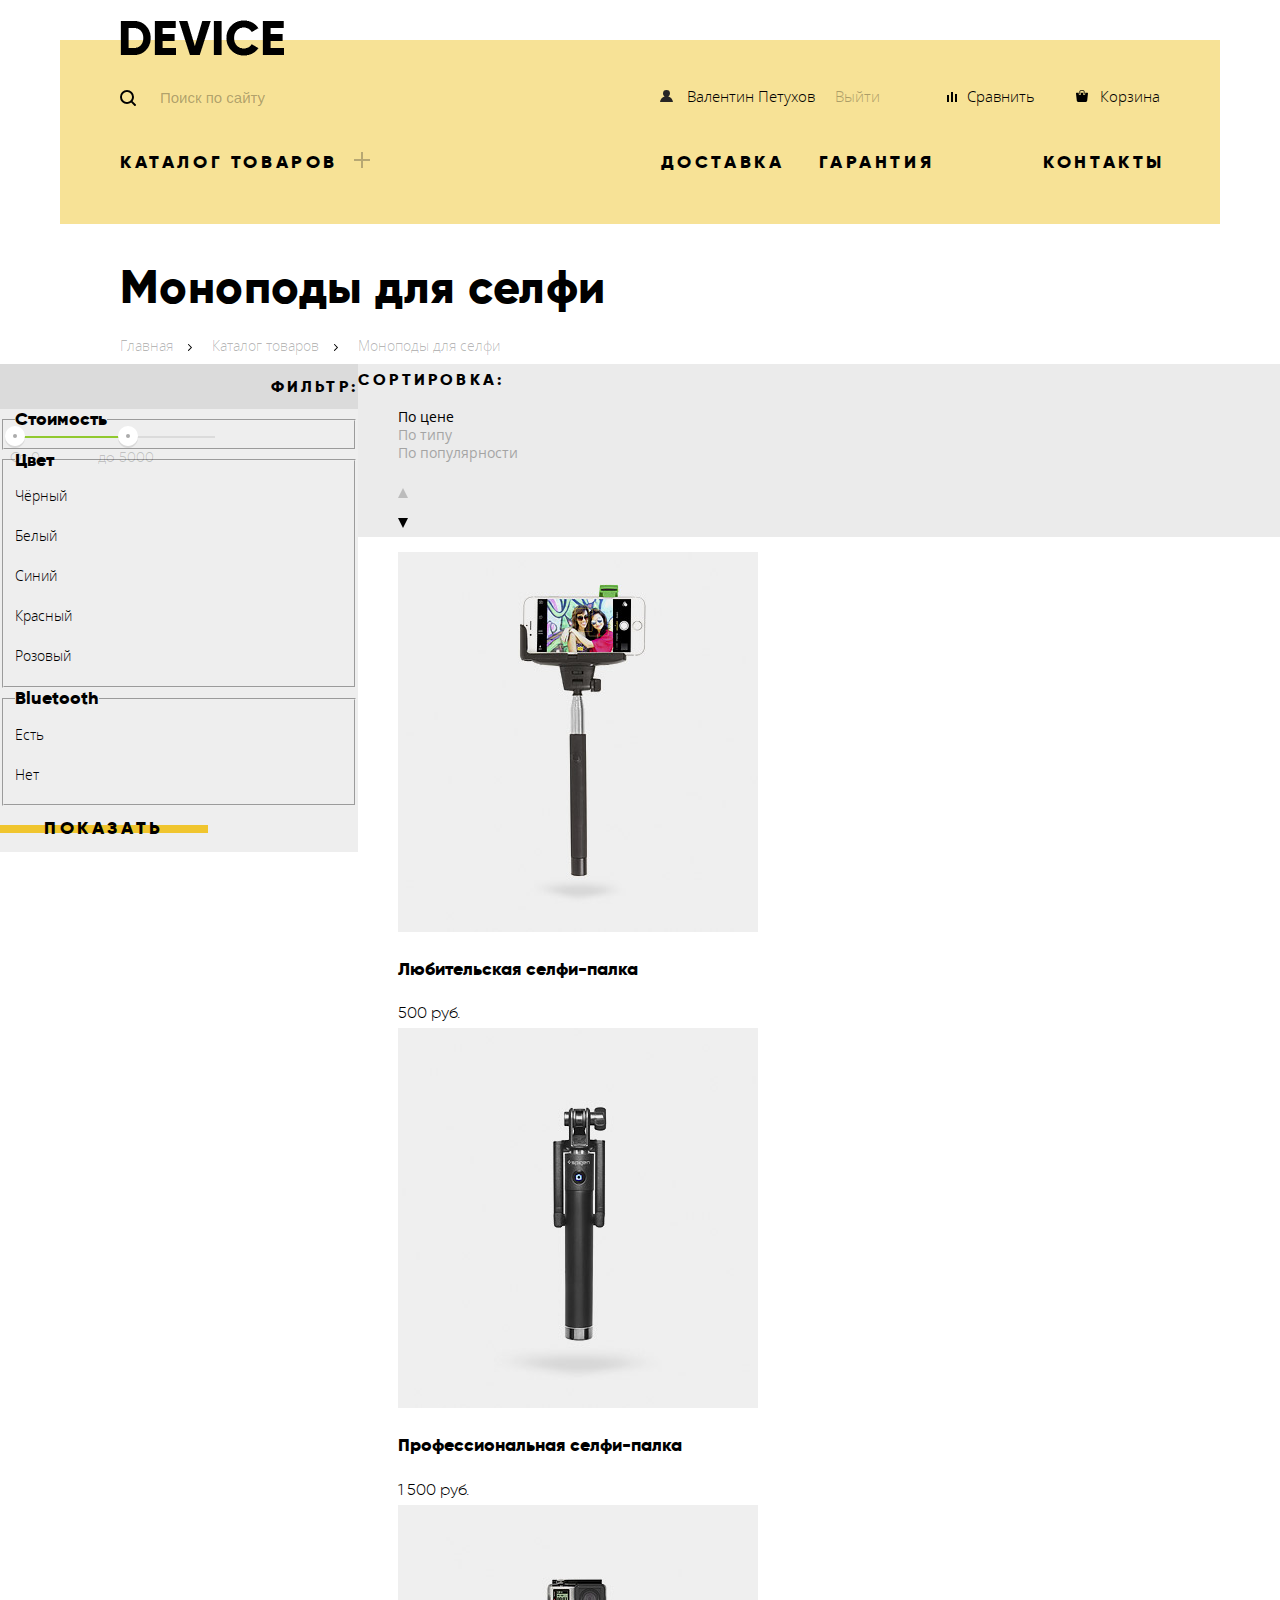
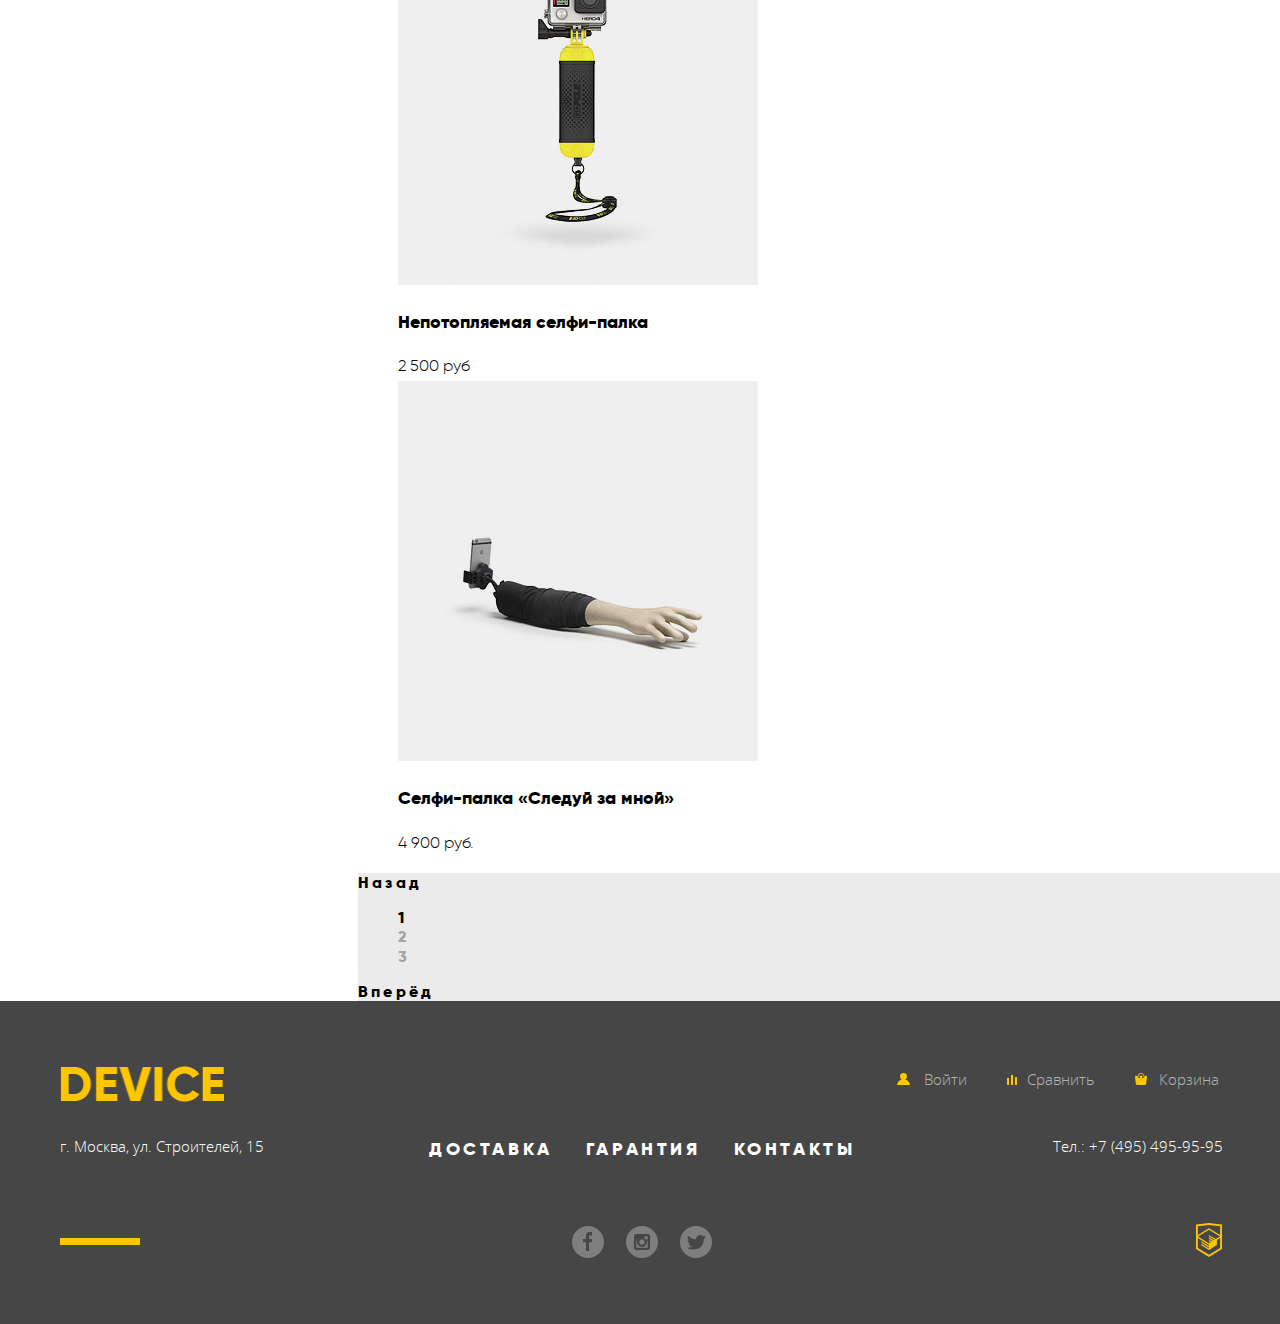
==== catalog.html @ 80e4d49c "Футер и модальные окна" ====
<!DOCTYPE html>
<html lang="ru">
	<head>
		<meta charset="utf-8">
		<title>Моноподы для селфи</title>
		<link href="https://fonts.googleapis.com/css?family=Open+Sans:300,400&amp;subset=cyrillic" rel="stylesheet">
		<link rel="stylesheet" href="css/normalize.css">
		<link rel="stylesheet" href="css/style.css">
	</head>

	<body>
		<div class="wrapper">
			<header class="main-header inner-page-header">
				<a class="logo" href="index.html">
					<img class="header-logo" src="img/main-logo.png" alt="Логотип магазина Device" width="164" height="36">
				</a>

				<div class="header-navigation">
					<div class="header-upper-part">
						<form class="site-searching-form">
							<label class="visually-hidden" for="site-searching-field">Поиск по сайту</label>
							<input class="site-searching-field" id="site-searching-field" type="search" name="site-searching" placeholder="Поиск по сайту">	

							<button class="site-searching-btn">
								Найти
							</button>			
						</form>

						<ul class="header-user-navigation">
							<li><a class="user-profile" href="#">Валентин Петухов</a></li>
							<li><a class="log-out" href="#">Выйти</a></li>
							<li><a class="compare" href="#">Сравнить</a></li>
							<li><a class="basket" href="#">Корзина</a></li>
						</ul>
					</div>

					<nav class="header-lower-part">
						<ul class="header-menu">
							<li>
								<a class="catalog-btn header-menu-item" href="catalog.html">Каталог товаров</a>

								<div class="header-menu-dropdown">
									<ul>
										<li><a href="#">Виртуальная реальность</a></li>
										<li><a href="catalog.html">Моноподы для селфи</a></li>
										<li><a href="#">Экшн-камеры</a></li>
									</ul>

									<ul>
										<li><a href="#">Фитнес-браслеты</a></li>
										<li><a href="#">Умные часы</a></li>
									</ul>

									<ul>
										<li><a href="#">Квадрокоптеры</a></li>
									</ul>
								</div>
							</li>
							<li class="header-menu-item"><a href="#">Доставка</a></li>
							<li class="header-menu-item"><a href="#">Гарантия</a></li>
							<li class="header-menu-item"><a href="#">Контакты</a></li>
						</ul>
					</nav>					
				</div>
			</header>		
		</div>

		<main>
			<div class="heading-wrapper">
				<h1 class="page-title">Моноподы для селфи</h1>

				<ul class="breadcrumbs">
					<li><a href="index.html">Главная</a></li>
					<li><a href="#">Каталог товаров</a></li>
					<li class="breadcrumbs-current">Моноподы для селфи</li>
				</ul>
			</div>

			<div class="catalog-wrapper">
				<aside class="filters">
					<div class="filters-heading-wrapper">
						<h2 class="catalog-section-name">Фильтр:</h2>				
					</div>

					<form class="filters-form" action="#" method="get">
						<fieldset>
							<legend>Стоимость</legend>

							<div class="range">
								<div class="green-stripe"></div>
								<div class="range-button range-a"></div>
								<div class="range-button range-b"></div>
							</div>
						</fieldset>

						<fieldset>
							<legend>Цвет</legend>

							<ul>
								<li>
									<input class="visually-hidden filter-input filter-input-checkbox" id="checkbox-color-black" type="checkbox" name="black" checked>
									<label for="checkbox-color-black">Чёрный</label>
								</li>

								<li>
									<input class="visually-hidden filter-input filter-input-checkbox" id="checkbox-color-white" type="checkbox" name="white" checked>
									<label for="checkbox-color-white">Белый</label>
								</li>

								<li>
									<input class="visually-hidden filter-input filter-input-checkbox" id="checkbox-color-blue" type="checkbox" name="blue">
									<label for="checkbox-color-blue">Синий</label>
								</li>

								<li>
									<input class="visually-hidden filter-input filter-input-checkbox" id="checkbox-color-red" type="checkbox" name="red" checked>
									<label for="checkbox-color-red">Красный</label>
								</li>

								<li>
									<input class="visually-hidden filter-input filter-input-checkbox" id="checkbox-color-pink" type="checkbox" name="pink">
									<label for="checkbox-color-pink">Розовый</label>
								</li>
							</ul>
						</fieldset>

						<fieldset>
							<legend>Bluetooth</legend>

							<ul>
								<li>
									<input class="visually-hidden filter-input filter-input-radio" id="radio-bluetooth-yes" type="radio" name="bluetooth" value="yes" checked>
									<label for="radio-bluetooth-yes">Есть</label>
								</li>

								<li>
									<input class="visually-hidden filter-input id="radio-bluetooth-no" filter-input-radio" type="radio" name="bluetooth" value="no">
									<label for="radio-bluetooth-no">Нет</label>
								</li>
							</ul>
						</fieldset>

						<button class="btn filter-btn"><span>Показать</span></button>
					</form>
				</aside>

				<section class="goods">
					<h2 class="visually-hidden">Товары</h2>

					<div class="goods-sorting">
						<span class="catalog-section-name">Сортировка:</span>

						<form action="#" method="get">
							<ul class="word-sorter-list">
								<li class="word-sorter-item">
									<input class="visually-hidden" id="filter-price" type="radio" name="word-sorter" value="filter-price" checked>
									<label for="filter-price">По цене</label>
								</li>

								<li class="word-sorter-item">
									<input class="visually-hidden" id="filter-type" type="radio" name="word-sorter" value="filter-type">
									<label for="filter-type">По типу</label>
								</li>

								<li class="word-sorter-item">
									<input class="visually-hidden" id="filter-fame" type="radio" name="word-sorter" value="filter-fame">
									<label for="filter-fame">По популярности</label>
								</li>
							</ul>

							<ul class="triangle-sorter-list">
								<li class="triangle-sorter-item">
									<input class="visually-hidden" id="order-up" type="radio" name="triangle-sorter" value="up">
									<label class="sorting-triangle" for="order-up"><span class="visually-hidden">По возрастанию</span></label>
								</li>

								<li class="triangle-sorter-item">
									<input class="visually-hidden" id="order-down" type="radio" name="triangle-sorter" value="down" checked>
									<label class="sorting-triangle" for="order-down"><span class="visually-hidden">По убыванию</span></label>
								</li>
							</ul>
						</form>
					</div>

					<ul class="goods-list">
						<li>
							<article class="goods-item">
								<div class="goods-img">
									<img src="img/item-1.jpg" alt="Любительская селфи-палка" width="360" height="380">

									<div class="hovered-item">
										<button class="btn" type="button">
											<span>В корзину</span>
										</button>

										<button class="add-to-compare" type="button">
											Добавить к сравнению
										</button>
									</div>
								</div>

								<div class="goods-info">
									<h3 class="goods-title">
										<a href="#">Любительская селфи-палка</a>
									</h3>

									<span class="goods-price">
										500 руб.
									</span>
								</div>
							</article>
						</li>

						<li>
							<article class="goods-item">
								<div class="goods-img">
									<img src="img/item-2.jpg" alt="Профессиональная селфи-палка" width="360" height="380">

									<div class="hovered-item">
										<button class="btn" type="button">
											<span>В корзину</span>
										</button>

										<button class="add-to-compare" type="button">
											Добавить к сравнению
										</button>
									</div>
								</div>

								<div class="goods-info">
									<h3 class="goods-title">
										<a href="#">Профессиональная селфи-палка</a>
									</h3>

									<span class="goods-price">
										1 500 руб.
									</span>
								</div>
							</article>
						</li>

						<li>
							<article class="goods-item">
								<div class="goods-img">
									<img src="img/item-3.jpg" alt="Непотопляемая селфи-палка" width="360" height="380">

									<div class="hovered-item">
										<button class="btn add-to-basket" type="button">
											<span>В корзину</span>
										</button>

										<button class="add-to-compare" type="button">
											Добавить к сравнению
										</button>
									</div>
								</div>

								<div class="goods-info">
									<h3 class="goods-title">
										<a href="#">Непотопляемая селфи-палка</a>
									</h3>

									<span class="goods-price">
										2 500 руб
									</span>
								</div>
							</article>
						</li>

						<li>
							<article class="goods-item">
								<div class="goods-img">
									<img src="img/item-4.jpg" alt="Селфи-палка &#171;Следуй за мной&#187;" width="360" height="380">

									<div class="hovered-item">
										<button class="btn" type="button">
											<span>В корзину</span>
										</button>

										<button class="add-to-compare" type="button">
											Добавить к сравнению
										</button>
									</div>
								</div>

								<div class="goods-info">
									<h3 class="goods-title">
										<a href="#">Селфи-палка &#171;Следуй за мной&#187;</a>
									</h3>

									<span class="goods-price">
										4 900 руб.
									</span>
								</div>
							</article>
						</li>
					</ul>

					<div class="goods-navigation">
						<a class="prev-page" href="#">Назад</a>

						<ul class="pagination-list">
							<li class="pagination-item pagination-item-current">1</li>

							<li class="pagination-item">2</li>

							<li class="pagination-item">3</li>
						</ul>

						<a class="next-page" href="#">Вперёд</a>
					</div>					
				</section>
			</div>
		</main>			

		<footer class="main-footer">
			<div class="wrapper">
				<div class="main-footer-wrapper">
					<div class="footer-item">
						<img class="footer-logo" src="img/footer-logo.png" alt="Логотип магазина Device" width="164" height="36">

						<address class="footer-address">г. Москва, ул. Строителей, 15</address>
					</div>

					<div class="footer-item">
						<ul class="footer-services-list">
							<li class="footer-services-item">
								<a href="#">Доставка</a>
							</li>

							<li class="footer-services-item">
								<a href="#">Гарантия</a>
							</li>

							<li class="footer-services-item">
								<a href="#">Контакты</a>
							</li>
						</ul>

						<ul class="social-icons-list">
							<li class="social-icons-item">
								<a class="social-icon fb-icon" href="#"><span class="visually-hidden">facebook</span></a>								
							</li>

							<li class="social-icons-item">
								<a class="social-icon inst-icon" href="#"><span class="visually-hidden">Instagram</span></a>
							</li>

							<li class="social-icons-item">
								<a class="social-icon tw-icon" href="#"><span class="visually-hidden">Twitter</span></a>
							</li>
						</ul>		
					</div>

					<div class="footer-item">
						<ul class="footer-user-navigation">
							<li><a class="log-in-footer" href="#">Войти</a></li>
							<li><a class="compare-footer" href="#">Сравнить</a></li>
							<li><a class="basket-footer" href="#">Корзина</a></li>
						</ul>

						<div class="footer-phone-number">
							Тел.: <a href="tel:+74954959595">+7 (495) 495-95-95</a>
						</div>

						<div class="academy-logo-container">
							<a class="academy-logo" href="https://htmlacademy.ru/intensive/htmlcss" target="_blank"><img src="img/logo-html.svg" alt="Логотип &#34;HTML Academy&#34;"></a>
						</div>
					</div>
				</div>					
			</div>
		</footer>
	</body>
</html>
---- css/style.css ----
@font-face {
	font-family: Gilroy;
	font-style: normal;
	font-weight: 800;
	src: local("Gilroy"),
		 url(../fonts/gilroyextrabold.woff) format("woff"),
		 url(../fonts/gilroyextrabold.woff2) format("woff2");
}

@font-face {
	font-family: Gilroy;
	font-style: normal;
	font-weight: 100;
	src: local("Gilroy"),
		 url(../fonts/gilroylight.woff) format("woff"),
		 url(../fonts/gilroylight.woff2) format("woff2");
}

/*Подключил, пока на море, из за плохого интернета*/

@font-face {
	font-family: "Open Sans";
	font-style: normal;
	font-weight: 100;
	src: local("Open Sans"),
		 url(../fonts/opensanslight.woff) format("woff"),
		 url(../fonts/opensanslight.woff2) format("woff2");
}

@font-face {
	font-family: "Open Sans";
	font-style: normal;
	font-weight: 400;
	src: local("Open Sans"),
		 url(../fonts/opensans.woff) format("woff"),
		 url(../fonts/opensans.woff2) format("woff2");
}

*, *::before, *::after {
	box-sizing: inherit;
}

html {
	box-sizing: border-box;
}

body {
	font-size: 15px;
	line-height: 30px;
	color: #000;
	background-color: #fff;
	font-family: "Open Sans", sans-serif;
	font-weight: 100;
}

img {
	max-width: 100%;
	height: auto;
}

a {
	color: inherit;
	text-decoration: none;
}

.visually-hidden {
	position: absolute;
	overflow: hidden;
	clip: rect(0 0 0 0);
	height: 1px;
	width: 1px;
	margin: -1px;
	padding: 0;
	border: 0;
}

.wrapper {
	width: 1200px;
	padding: 0 20px;
	margin: 0 auto;
}

.heading-wrapper {
	width: 1200px;
	padding: 0 80px;
	margin: 0 auto;
}

.main-header {
	position: relative;
	padding: 0 60px;
	line-height: 36px;
	margin-bottom: 60px;
	background-color: #f7e296;
	padding-bottom: 165px;
	margin-top: 40px;
}

.inner-page-header {
	padding-bottom: 50px;
	margin-bottom: 48px;
}

.header-logo {
	margin-bottom: 10px;
	margin-top: -20px;
}

.header-upper-part {
	display: flex;
	margin-bottom: 32px;
}

.logo:hover,
.header-menu a:hover,
.footer-services-list a:hover {
	opacity: 0.6;
}

.logo:active,
.header-menu a:active,
.footer-services-list a:active {
	opacity: 0.3;
}


.header-user-navigation .log-out {
	opacity: 0.3;
}

.site-searching-form {
	display: flex;
}

.site-searching-field {
	background-color: transparent;
	background-image: url(../img/search.svg);
	background-repeat: no-repeat;
	background-position: 0 50%;
	border: none;
	border-bottom: 2px solid transparent;
	width: 356px;
	padding-left: 40px;
	line-height: 36px;
}

.site-searching-field::placeholder {
	color: rgba(0, 0, 0, 0.3);
}

.site-searching-field:hover::placeholder {
	color: rgba(0, 0, 0, 0.6);
}

.site-searching-field:focus {
	border-bottom-color: #000;
	outline: none;
}

.site-searching-field:focus::placeholder {
	color: rgba(0, 0, 0, 1);
}

.site-searching-btn {
	background-color: transparent;
	color: #000;
	border: 2px solid #000;
	outline: none;
	line-height: 36px;
	visibility: hidden;
}

.site-searching-field:focus + .site-searching-btn {
	visibility: visible;
}

.site-searching-btn:hover,
.site-searching-btn:focus {
	background-color: #000;
	color: #fff;
}

.site-searching-btn:active {
	color: rgba(255, 255, 255, 0.3);
}

.header-user-navigation {
	display: flex;
	justify-content: flex-end;
	margin: 0;
	padding: 0;
	width: 100%;
	list-style: none;
}

.header-user-navigation li:nth-last-of-type(1) {
	margin-left: 41px;
}

.header-user-navigation li:nth-last-of-type(2) {
	margin-left: auto;
}

.header-user-navigation li:nth-of-type(1) {
	margin-left: 125px;
}

.log-in::before,
.user-profile::before {
	content: url(../img/user.svg);
	margin-right: 14px;
}

.log-out {
	margin-left: 20px;
}

.compare::before {
	content: url(../img/compare.svg);
	margin-right: 10px;
}

.basket::before {
	content: url(../img/cart.svg);
	margin-right: 12px;
}

.header-user-navigation a:hover {
	color: rgba(0, 0, 0, 0.6);
}

.header-user-navigation a:active {
	color: rgba(0, 0, 0, 0.3);
}

.header-user-navigation a:hover::before {
	opacity: 0.8;
}

.header-user-navigation a:active::before {
	opacity: 0.3;
}

.header-menu {
	display: flex;
	font-family: Gilroy, sans-serif;
	font-size: 18px;
	font-weight: 800;
	line-height: 1.2;
	margin: 0;
	padding: 0;
	list-style: none;
}

.header-menu-item {
	text-transform: uppercase;
	letter-spacing: 0.2em;
}

.header-menu-item:hover {
	color: rgba(0, 0, 0, 0.6);
}

.header-menu-item:active {
	color: rgba(0, 0, 0, 0.3);
}

.white-stripe::before {
	content: "";
	display: block;
	position: absolute;
	width: 100px;
	height: 7px;
	background-color: #fff;
	top: -42px;
}

.catalog-btn::after {
	display: inline-block;
	content: url(../img/plus.svg);
	margin-left: 16px;
	opacity: 0.3;
}

.header-menu-dropdown {
	position: absolute;
    padding-top: 23px;
    padding-bottom: 35px;
    left: 0;
    right: 0;
	z-index: 1;
	display: flex;
	font-family: "Open Sans", sans-serif;
	font-size: 15px;
	line-height: 36px;
	letter-spacing: 0.01em;
	font-weight: 100;
	visibility: hidden;
	opacity: 0;
	transition: .5s;
	background-color: #f7e296;
	padding-left: 60px;
}

.header-menu li:hover > .header-menu-dropdown {
	visibility: visible;
	opacity: 1;
	transition: .5s;
}

.header-menu-dropdown:hover {
	visibility: visible;
}

.header-menu-dropdown ul {
	list-style: none;
	padding: 0;
	margin: 0;
}

.header-menu-dropdown ul {
	max-width: 200px;
	margin-right: 60px;
}

.header-menu > li:nth-last-of-type(1) {
	margin-left: 109px;
	margin-right: -5px;
}

.header-menu > li:nth-last-of-type(2) {
	margin-left: 35px;
}

.header-menu > li:nth-last-of-type(3) {
	margin-left: auto;
}

.page-title {
	font-family: Gilroy, sans-serif;
	font-weight: 800;
	font-size: 47px;
	letter-spacing: 0.01em;
	margin-bottom: 26px;
}

.breadcrumbs {
	display: flex;
	list-style: none;
	padding: 0;
	margin: 0;
	font-size: 14px;
	line-height: 36px;
	color: #000;
}

.breadcrumbs li:nth-of-type(n+2) {
	margin-left: 15px;
}

.breadcrumbs li:nth-of-type(n+2)::before {
	content: url(../img/nav-arrow.svg);
	margin-right: 20px;
}

.breadcrumbs a {
	color: rgba(0, 0, 0, 0.3);
}

.breadcrumbs-current {	
	color: rgba(0, 0, 0, 0.3);
}

.breadcrumbs a:hover {
	color: rgba(0, 0, 0, 0.6);
}

.breadcrumbs a:active {
	color: rgba(0, 0, 0, 0.1);
}

.slider-list {
	position: relative;
	height: 550px;
	list-style: none;
	padding: 0;
	margin: 0;
	margin-top: -165px;
}

.slider-item {
	display: flex;
	position: absolute;
	opacity: 0;
}

.slider-controls {
	list-style: none;
	padding: 0;
	margin: 0;
}

.slide-btn {
	cursor: pointer;
}

.slide-btn::before {
	content: "";
	display: inline-block;
	width: 12px;
	height: 12px;
	background-image: url(../img/slider-button-empty.svg);
	background-repeat: no-repeat;
	background-size: 100%;
}

#slide1:checked ~ .slider-controls .slide1-btn::before,
#slide2:checked ~ .slider-controls .slide2-btn::before,
#slide3:checked ~ .slider-controls .slide3-btn::before {
	background-image: url(../img/slider-button.svg);	
}


#slide1:checked ~ .slider-list .slide1,
#slide2:checked ~ .slider-list .slide2,
#slide3:checked ~ .slider-list .slide3 {
	opacity: 1;
}

.slider-item-section {
	width: 50%;
}

.slider-item-section:last-child {
	position: relative;
	padding: 0 20px;
}

.slide1-img {
	margin-top: -6px;
	margin-left: 90px;
}

.slide2-img {
	margin-top: 6px;
	margin-left: 120px;
}

.slide3-img {
	margin-top: 60px;
	margin-left: 32px;
}

.slider-num {
	position: absolute;
	top: -20px;
	right: 48px;
	font-family: Gilroy, sans-serif;
	font-size: 179.2px;
	color: #fff;
	font-weight: 800;
	line-height: 179.2px;
}

.slider-item-slogan {
	position: relative;
	font-family: Gilroy, sans-serif;
	font-size: 47px;
	font-weight: 800;
	line-height: 1.2;
	letter-spacing: 0.01em;
	margin-top: 73px;
	margin-bottom: 20px;
}

.slider-description {
	color: #464646;
	letter-spacing: 0.01em;
	margin-bottom: 40px;
}

.btn {
	position: relative;
	display: inline-block;
	font-family: Gilroy, sans-serif;
	font-weight: 800;
	font-size: 18px;
	/*width: 100%;*/
	line-height: 1.2;
	letter-spacing: 0.2em;
	text-transform: uppercase;
 	padding: 12px 44px;

 	border: none;
 	background-color: transparent;
 	outline: none;
}

.btn span {
	position: relative;
	z-index: 1;
}

.btn::before {
	content: " ";
	position: absolute;
	left: 0;
	right: 0;
	top: 19px;
	bottom: 19px;
	background-color: #f0c52e;
	transition: all 0.5s;
}

.btn:hover::before,
.btn:focus::before {
	top: 0;
	bottom: 0;
	transition: all 0.5s;
}

.btn:active {
	color: rgba(0, 0, 0, 0.3);
}

.more-information-btn {
	margin-bottom: 50px;
	width: 220px;
}

.slider-item-features {
	display: flex;
	list-style: none;
	margin-top: 70px;
	padding: 0;
	margin: 0;
}

.slider-item-features-item {
	display: flex;
	flex-direction: column;
	letter-spacing: 0.01em;
	margin-right: 80px;
}

.slide3 .slider-item-features-item {
	margin-right: 45px;
}

.slider-item-features-item:last-child {
	margin-right: 0;
}

.feature-value {
	font-family: Gilroy, sans-serif;
	font-size: 36px;
	line-height: 1.2;
	margin-bottom: 10px;
}

.feature-name {
	font-size: 13px;
	line-height: 20px;
}

.goods-categories-list {
	display: flex;
	justify-content: space-between;
	list-style: none;
	padding: 0;
	margin: 0;
	margin-top: 98px;
	font-family: Gilroy, sans-serif;
	line-height: 1.2;
	font-weight: 800;

}

.goods-categories-item {
	position: relative;
	width: 160px;
	letter-spacing: 0.05em;
}

.goods-categories-item a {
	display: block;
}

.goods-categories-item:nth-child(1) a::before {background-image: url(../img/popular-1.svg);}
.goods-categories-item:nth-child(2) a::before {background-image: url(../img/popular-2.svg);}
.goods-categories-item:nth-child(3) a::before {background-image: url(../img/popular-3.svg);}
.goods-categories-item:nth-child(4) a::before {background-image: url(../img/popular-4.svg);}
.goods-categories-item:nth-child(5) a::before {background-image: url(../img/popular-5.svg);}
.goods-categories-item:nth-child(6) a::before {background-image: url(../img/popular-6.svg);}

.goods-categories-item a::before {
	content: "";
	display: block;
	width: 160px;
	height: 160px;
	background-color: rgba(240, 197, 46, 0.5);
	cursor: pointer;
	background-repeat: no-repeat;
	background-position: 50% 50%;
	margin-bottom: 34px;
}

.goods-categories-item:nth-child(2) a::before {
	background-position: 50% 100%;	
}

.goods-categories-item:hover a::before {	
	background-color: rgba(240, 197, 46, 1);
}

.goods-categories-item a::after {
	content: "";
	position: absolute;
	top: 0;
	left: 0;
	z-index: 1;
	display: none;
	width: 160px;
	height: 160px;
	background-color: rgba(240, 197, 46, 0.7);
}

.goods-categories-item:active a::after {
	display: block;
}

.goods-categories-item:active h3 {
	color: rgba(0, 0, 0, 0.3);
}

.service-tabs {
	background-color: #e5e5e5;
}

.services-description {
	color: #464646;
}

.services-list {
	list-style: none;
}

.services-btn {
	position: relative;
	font-family: Gilroy, sans-serif;
	font-weight: 800;
	font-size: 18px;
	width: 100%;
	line-height: 1.2;
	letter-spacing: 0.2em;
	text-transform: uppercase;

 	border: none;
 	background: none;
}

.services-btn span {
	position: relative;
	z-index: 1;
}

.services-btn::before {
	content: " ";
	position: absolute;
	left: 0;
	right: 0;
	top: 7px;
	bottom: 7px;
	background-color: #f0c52e;
	transition: all 0.5s;
}

.services-btn:hover::before {
	top: 0;
	bottom: 0;
	transition: all 0.5s;
}

.services-btn:active {
	color: rgba(0, 0, 0, 0.3);
}

.services-btn:active::before,
.services-btn:focus::before {
	background-color: black;
	top: 0;
	bottom: 0;
}

.services-btn:focus {
	color: #f7e184;
	outline: none;
}

.service-title,
.about-us h2,
.contacts h2 {
	font-family: Gilroy, sans-serif;
	font-weight: 800;
	font-size: 47px;
	line-height: 1.2;
	letter-spacing: 0.01em;
}

.logotypes-list {
	display: flex;
	justify-content: space-between;
	list-style: none;
	padding: 0;
	margin: 0;
	margin-bottom: 94px;
}

.logotypes-item img {
	opacity: 0.2;
}

.logotypes-item img:hover {
	opacity: 1;
}

.information-section-wrapper {
	display: flex;
	margin-bottom: 80px;
}

.information-section-wrapper h2::before {
	content: "";
	display: block;
	position: absolute;
	top: -10px;
	width: 80px;
	height: 7px;
	background-color: #000;
}

.about-us,
.contacts {
	position: relative;
	width: 50%;
}

.about-us {
	padding-right: 100px;
}

.information-section-description p:nth-of-type(n+2) {
	margin-top: 30px;
}

.about-us-description {
	margin-bottom: 65px;
}

.fellows {
	list-style: none;
	font-family: Gilroy, sans-serif;
	font-weight: 800;
	font-size: 16px;
	line-height: 40px;
	padding: 0;
	margin: 0;
	margin-bottom: 52px;
}

.fellows li::before {
	content: "";
	display: inline-block;
	width: 8px;
	height: 8px;
	border: 2px solid #e5e5e5;
	border-radius: 50%;
	margin-right: 30px;
}

.about-us-btn {
	padding-right: 22px;
	padding-left: 22px;
}

.contacts {
	padding-left: 20px;
}

.contacts-description {
	margin-bottom: 38px;
}

.map-btn {
	border: none;
	padding: 0;
	width: 560px;
	height: 222px;
	margin-bottom: 67px;
}

.write-us-btn {
	padding-left: 34px;
	padding-right: 34px;
}

.catalog-wrapper {
	display: flex;
}

.filters {
	width: 268px;
	flex-grow: 1;
	/*margin-left: auto;*/
}

.goods {
	width: 832px;
	flex-grow: 1;
	/*margin-right: auto;*/
}

.catalog-section-name {
	font-family: Gilroy, sans-serif;
	font-weight: 800;
	font-size: 16px;
	line-height: 1.2;
	letter-spacing: 0.2em;
	text-transform: uppercase;
}

.filters-heading-wrapper {
	display: flex;
	background-color: #dbdbdb;
}

.filters h2 {
	margin-left: auto;
}

.filters-form {
	background-color: #eeeeee;
}

.filters-form legend {
	font-family: Gilroy, sans-serif;
	font-weight: 800;
	font-size: 18px;
	line-height: 1.2;	
}

.filters-form ul {
	list-style: none;
	padding: 0;
	margin: 0;
	font-size: 14px;
	line-height: 40px;
}

.range {
	position: relative;
	background-color: #dbdbdb;
	width: 200px;
	height: 2px;
}

.range-button {
	position: absolute;
	height: 22px;
	background-image: url(../img/filter-button.svg);
	background-repeat: no-repeat;
	top: -10px;
}

.range-a {
	width: 50px;
	left: -10px;
}

.range-b {
	width: 70px;
	left: 103px;
}

.range-a::after {
	content: "От 0";
	position: absolute;
    top: 20px;
    left: 5px;
	font-family: Gilroy, sans-serif;
	font-size: 14px;
	line-height: 22.27px;
	font-weight: 100;
	color: rgba(0, 0, 0, 0.2);
}

.range-b::after {
	content: "до 5000";
	position: absolute;
    top: 20px;
    left: -20px;
	font-family: Gilroy, sans-serif;
	font-size: 14px;
	line-height: 22.27px;
	font-weight: 100;
	color: rgba(0, 0, 0, 0.2);
}

.green-stripe {
	content: "";
	display: block;
	position: absolute;
	width: 110px;
	height: 2px;
	background-color: #91c92f;
}

.goods-sorting {
	background-color: #ebebeb;
}

.goods-sorting ul {
	list-style: none;
}

.word-sorter-list {
	font-size: 14px;
	line-height: 18px;
	font-weight: normal;
}

.word-sorter-list label {
	opacity: 0.3;
}

.word-sorter-list label:hover {
	opacity: 0.6;
}

.word-sorter-list :checked + label {
	opacity: 1;
}

.sorting-triangle::before {
	content: "";
	display: inline-block;
	border: 10px solid #000;
	border-left-color: transparent;
	border-right-color: transparent;
	border-left-width: 5px;
	border-right-width: 5px;
}

.triangle-sorter-item:first-of-type .sorting-triangle::before {
	border-top-width: 0;
}

.triangle-sorter-item:last-of-type .sorting-triangle::before {
	border-bottom-width: 0;
}

.triangle-sorter-item label {
	opacity: 0.2;
}

.triangle-sorter-item label:hover {
	opacity: 0.4;
}

.triangle-sorter-item :checked + label {
	opacity: 1;
}

.goods-list {
	list-style: none;
}

.goods-img {
	position: relative;
}

.hovered-item {
	position: absolute;
	top: 0;
	background-color: rgba(238, 238, 238, 0.7);
	width: 360px;
	height: 380px;
	visibility: hidden;
}

.goods-img:hover .hovered-item {
	visibility: visible;
}

.add-to-compare {
	background: transparent;
	border: none;
	font-size: 13px;
	line-height: 36px;
	opacity: 0.5;
	outline: none;
}

.add-to-compare:hover,
.add-to-compare:focus {
	opacity: 1;
}

.add-to-compare:active {
	opacity: 0.2;
}

.goods-info {
	font-family: Gilroy, sans-serif;	
}

.goods-title {
	font-weight: 800;
	font-size: 18px;
	line-height: 1.2;	
}

.goods-price {
	font-weight: 100;
	font-size: 16px;
	line-height: 1.2;
}

.goods-navigation {
	font-family: Gilroy, sans-serif;
	font-weight: 800;
	font-size: 16px;
	line-height: 1.2;
	letter-spacing: 0.2em;
	background-color: #ebebeb;
}

.prev-page:hover,
.next-page:hover {
	background-color: #d9d9d9;
}

.prev-page:active,
.next-page:active {
	background-color: #d9d9d9;
	opacity: 0.3;
}

.pagination-list {
	list-style: none;
}

.pagination-item {
	opacity: 0.3;
}

.pagination-item-current {
	opacity: 1;
}

.main-footer {
	background-color: #464646;
	color: #fff;
}

.main-footer-wrapper {
	display: flex;
	padding-top: 65px;
	padding-bottom: 57px;
}

.footer-logo {
	margin-bottom: 20px;
}

.footer-address {
	font-style: normal;
}

.footer-address::after {
	content: "";
	position: absolute;
	display: block;
	width: 80px;
	height: 7px;
	background-color: #ffc600;
	margin-top: 77px;
}

.footer-item:nth-of-type(1) {
	margin-right: 165px;
}

.footer-item:nth-of-type(2) {
	display: flex;
	flex-direction: column;
	margin-top: 73px;
	margin-right: 42px;
}

.footer-services-list {
	display: flex;
	list-style: none;
	padding: 0;
	margin: 0;
	margin-bottom: 65px;
	font-family: Gilroy, sans-serif;
	font-size: 18px;
	line-height: 1.2;
	letter-spacing: 0.2em;
	font-weight: 800;
	text-transform: uppercase;
}

.footer-services-item {
	margin-right: 33px;
}

.footer-services-item:last-child {
	margin-right: 0;
}

.social-icons-list {
	display: flex;
	justify-content: center;
	list-style: none;
	padding: 0;
	margin: 0;
}

.social-icon {
	opacity: 0.3;
}

.social-icon:hover {
	opacity: 0.6;
}

.social-icon:active {
	opacity: 0.1;
}

.social-icons-item {
	margin-right: 22px;
}

.social-icons-item:last-child {
	margin-right: 0;
}

.social-icons a::before {
	display: block;
	width: 32px;
	height: 32px;
}

.fb-icon::before {
	content: url(../img/fb.svg);
}

.inst-icon::before {
	content: url(../img/inst.svg);
}

.tw-icon::before {
	content: url(../img/twitter.svg);
}

.footer-user-navigation {
	display: flex;
	list-style: none;
	padding: 0;
	margin: 0;
	margin-top: -2px;
	margin-bottom: 37px;
}

.footer-user-navigation li {
	margin-right: 40px;
}

.log-in-footer::before {
	content: url(../img/user-footer.svg);
	margin-right: 14px;
}

.compare-footer::before {
	content: url(../img/compare-footer.svg);
	margin-right: 10px;
}

.basket-footer::before {
	content: url(../img/cart-footer.svg);
	margin-right: 12px;
}

.footer-user-navigation li:last-child {
	margin-right: 0;
}

.footer-user-navigation a {	
	color: rgba(255, 255, 255, 0.6);
}

.footer-user-navigation a:hover {
	color: rgba(255, 255, 255, 1);
}

.footer-user-navigation a:active {
	color: rgba(255, 255, 255, 0.3);
}

.footer-user-navigation a::before {	
	opacity: 1;
}

.footer-user-navigation a:hover::before {
	opacity: 0.6;
}

.footer-user-navigation a:active::before {
	opacity: 0.3;
}

.footer-phone-number {
	text-align: right;
	margin-right: -4px;
	margin-bottom: 62px;
}

.academy-logo-container {
	text-align: right;
	margin-right: -3px;
}

.academy-logo:hover {
	opacity: 0.6;
}

.academy-logo:active {
	opacity: 0.3;
}


.modal-write-us {
	position: relative;
	background-color: #fff;
	/*border: 2px solid yellow;*/
	width: 960px;
	min-height: 553px;
	margin: 50px auto;
	/*margin-left: auto;*/
	/*margin-right: auto;*/
	padding: 99px 100px 90px;
	font-family: Gilroy, sans-serif;
	font-weight: 800;
	font-size: 18px;
	line-height: 18px;
	box-shadow: 
		30px 0 50px -30px #000,
		-30px 0 50px -30px #000,
		0px 20px 50px -30px #000;
}

.write-us-form {
	display: flex;
	flex-direction: column;
}

.write-us-form label {
	margin-bottom: 13px;
	margin-right: auto;
}

.form-row:first-of-type {
	display: flex;
	justify-content: space-between;
	margin-bottom: 39px;
}

.form-row:nth-of-type(2) {
	margin-bottom: 35px;
}

.form-row:first-of-type .form-item:first-of-type {
	margin-right: 40px;
}

.form-item {
	display: flex;
	flex-grow: 1;
	flex-direction: column;
}

.modal-write-us input[type="text"],
.modal-write-us input[type="email"] {
	height: 44px;
}

.modal-write-us textarea {
	height: 156px;
	max-width: 100%;
	padding-top: 10px;
}

.modal-write-us input,
.modal-write-us textarea {
	font-size: 14px;
	background-color: #f2f2f2;
	/*color: rgba(0, 0, 0, 0.4);*/
	padding-left: 16px;
	padding-right: 20px;
	border: 3px solid transparent;
}

.modal-write-us input::placeholder,
.modal-write-us textarea::placeholder {
	color: rgba(0, 0, 0, 0.4);
}

.modal-write-us input:hover,
.modal-write-us textarea:hover {
	background-color: #eaeaea;
}

.modal-write-us input:focus,
.modal-write-us textarea:focus {
	background-color: transparent;
	border: 3px solid #f7e296;
	outline: none;
}

.modal-write-us input:invalid:not(:focus):not(:placeholder-shown),
.modal-write-us textarea:invalid:not(:focus):not(:placeholder-shown) {
	background-color: #f6dada;
}

.modal-map {
	position: relative;
	width: 960px;
	height: 559px;
	margin: 50px auto;
	box-shadow: 
		30px 0 50px -30px #000,
		-30px 0 50px -30px #000,
		0px 20px 50px -30px #000;
}

.modal-close {
	position: absolute;
	top: 22px;
	right: 22px;
	cursor: pointer;
	width: 55px;
	height: 55px;
	border: none;
	background-color: transparent;
	background-image: url(../img/modal-close.svg);
	background-position: 0 0 ;
	background-repeat: no-repeat;
	padding: 0;
	margin: 0;
}
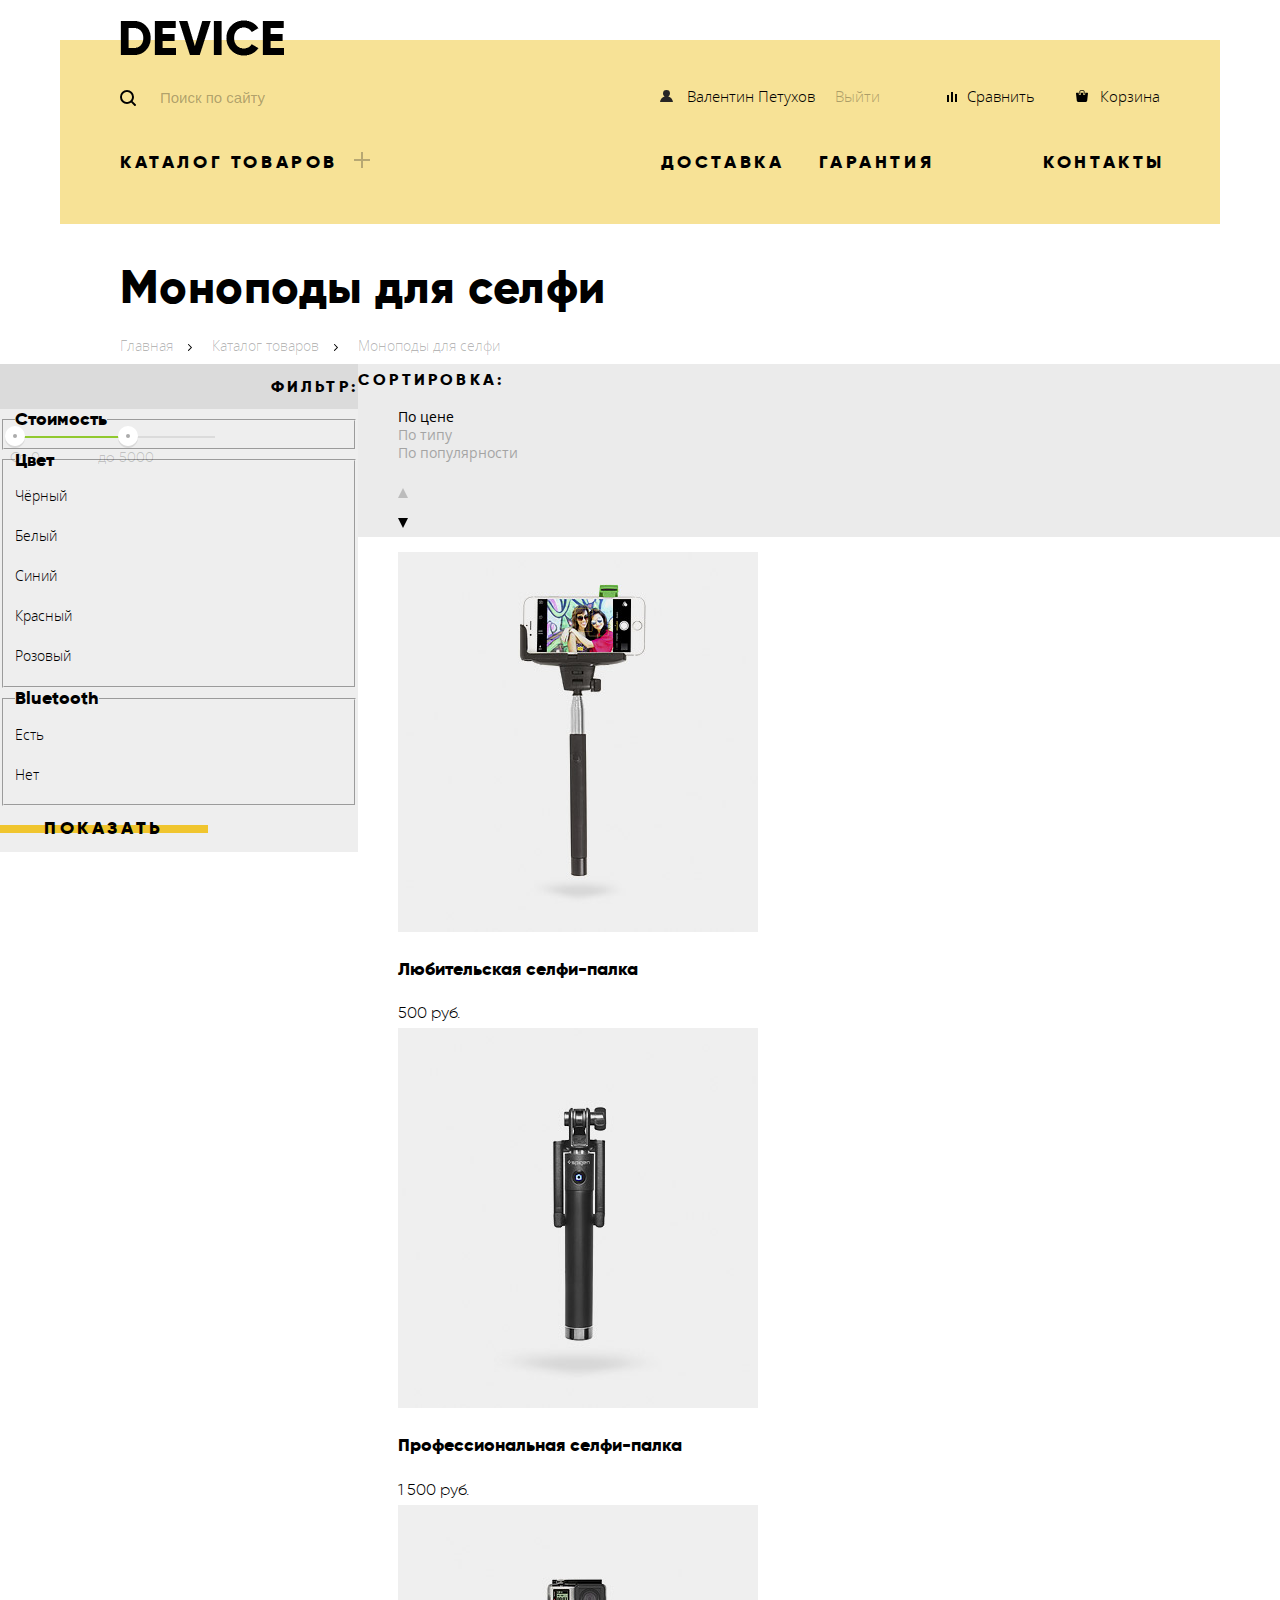
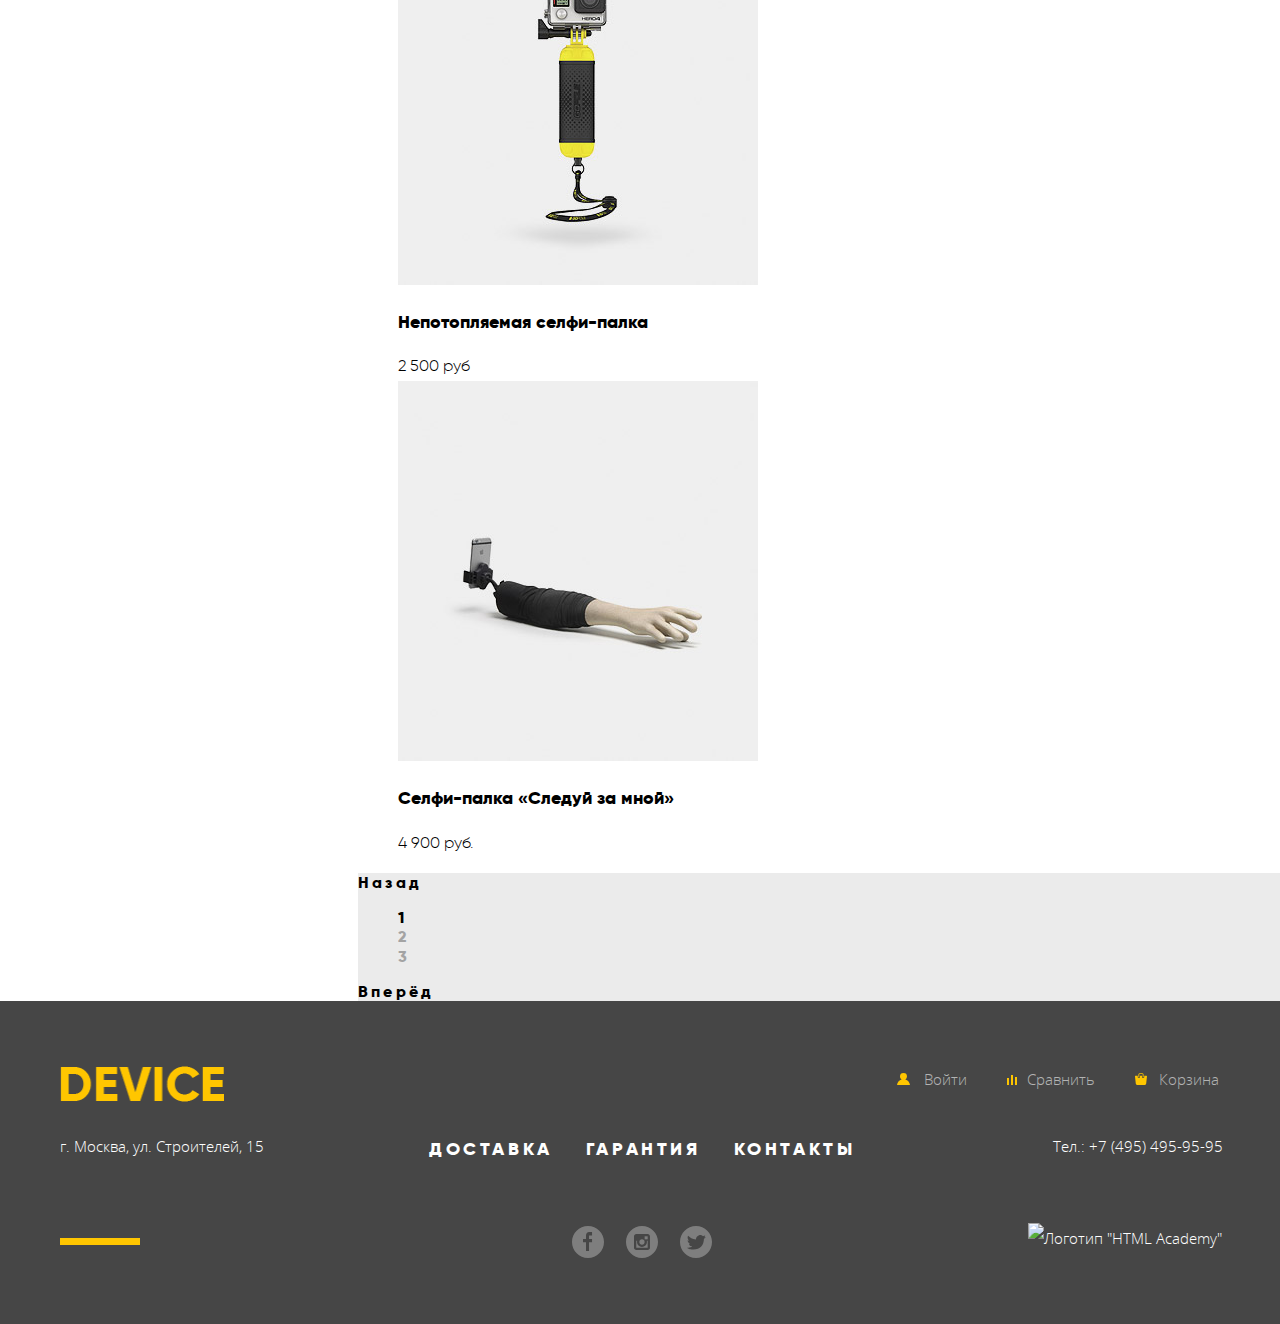
==== commit b7ee0db5: "Мелкие поправки" ====
--- a/catalog.html
+++ b/catalog.html
@@ -12,7 +12,7 @@
 		<div class="wrapper">
 			<header class="main-header inner-page-header">
 				<a class="logo" href="index.html">
-					<img class="header-logo" src="img/main-logo.png" alt="Логотип магазина Device" width="164" height="36">
+					<img class="header-logo" src="img/content/main-logo.png" alt="Логотип магазина Device" width="164" height="36">
 				</a>
 
 				<div class="header-navigation">
@@ -129,12 +129,12 @@
 
 							<ul>
 								<li>
-									<input class="visually-hidden filter-input filter-input-radio" id="radio-bluetooth-yes" type="radio" name="bluetooth" value="yes" checked>
+									<input class="visually-hidden filter-input-radio" id="radio-bluetooth-yes" type="radio" name="bluetooth" value="yes" checked>
 									<label for="radio-bluetooth-yes">Есть</label>
 								</li>
 
 								<li>
-									<input class="visually-hidden filter-input id="radio-bluetooth-no" filter-input-radio" type="radio" name="bluetooth" value="no">
+									<input class="visually-hidden filter-input-radio" id="radio-bluetooth-no" type="radio" name="bluetooth" value="no">
 									<label for="radio-bluetooth-no">Нет</label>
 								</li>
 							</ul>
@@ -186,7 +186,7 @@
 						<li>
 							<article class="goods-item">
 								<div class="goods-img">
-									<img src="img/item-1.jpg" alt="Любительская селфи-палка" width="360" height="380">
+									<img src="img/content/item-1.jpg" alt="Любительская селфи-палка" width="360" height="380">
 
 									<div class="hovered-item">
 										<button class="btn" type="button">
@@ -214,7 +214,7 @@
 						<li>
 							<article class="goods-item">
 								<div class="goods-img">
-									<img src="img/item-2.jpg" alt="Профессиональная селфи-палка" width="360" height="380">
+									<img src="img/content/item-2.jpg" alt="Профессиональная селфи-палка" width="360" height="380">
 
 									<div class="hovered-item">
 										<button class="btn" type="button">
@@ -242,7 +242,7 @@
 						<li>
 							<article class="goods-item">
 								<div class="goods-img">
-									<img src="img/item-3.jpg" alt="Непотопляемая селфи-палка" width="360" height="380">
+									<img src="img/content/item-3.jpg" alt="Непотопляемая селфи-палка" width="360" height="380">
 
 									<div class="hovered-item">
 										<button class="btn add-to-basket" type="button">
@@ -269,8 +269,8 @@
 
 						<li>
 							<article class="goods-item">
-								<div class="goods-img">
-									<img src="img/item-4.jpg" alt="Селфи-палка &#171;Следуй за мной&#187;" width="360" height="380">
+								<div class="goods-img sticker-new">
+									<img src="img/content/item-4.jpg" alt="Селфи-палка &#171;Следуй за мной&#187;" width="360" height="380">
 
 									<div class="hovered-item">
 										<button class="btn" type="button">
@@ -317,7 +317,7 @@
 			<div class="wrapper">
 				<div class="main-footer-wrapper">
 					<div class="footer-item">
-						<img class="footer-logo" src="img/footer-logo.png" alt="Логотип магазина Device" width="164" height="36">
+						<img class="footer-logo" src="img/content/footer-logo.png" alt="Логотип магазина Device" width="164" height="36">
 
 						<address class="footer-address">г. Москва, ул. Строителей, 15</address>
 					</div>
@@ -364,7 +364,7 @@
 						</div>
 
 						<div class="academy-logo-container">
-							<a class="academy-logo" href="https://htmlacademy.ru/intensive/htmlcss" target="_blank"><img src="img/logo-html.svg" alt="Логотип &#34;HTML Academy&#34;"></a>
+							<a class="academy-logo" href="https://htmlacademy.ru/intensive/htmlcss" target="_blank"><img src="img/content/logo-html.svg" alt="Логотип &#34;HTML Academy&#34;"></a>
 						</div>
 					</div>
 				</div>					
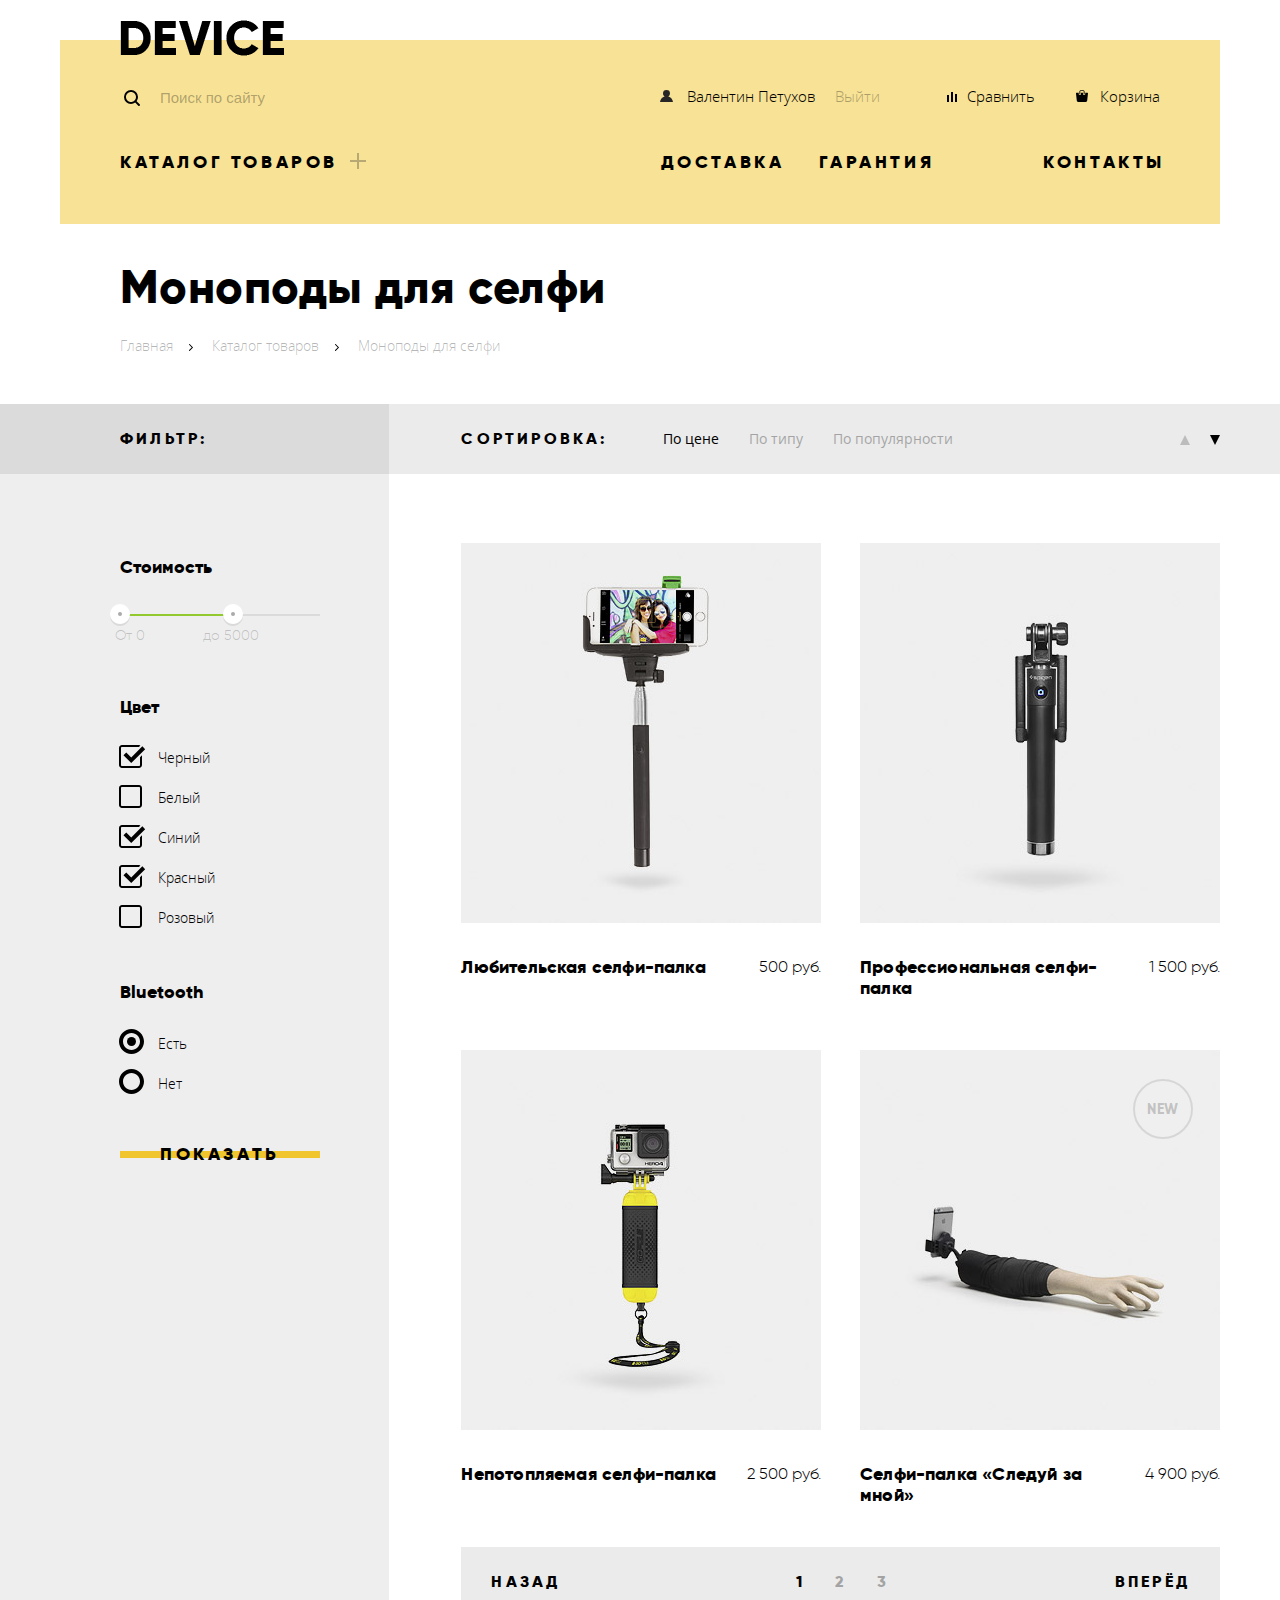
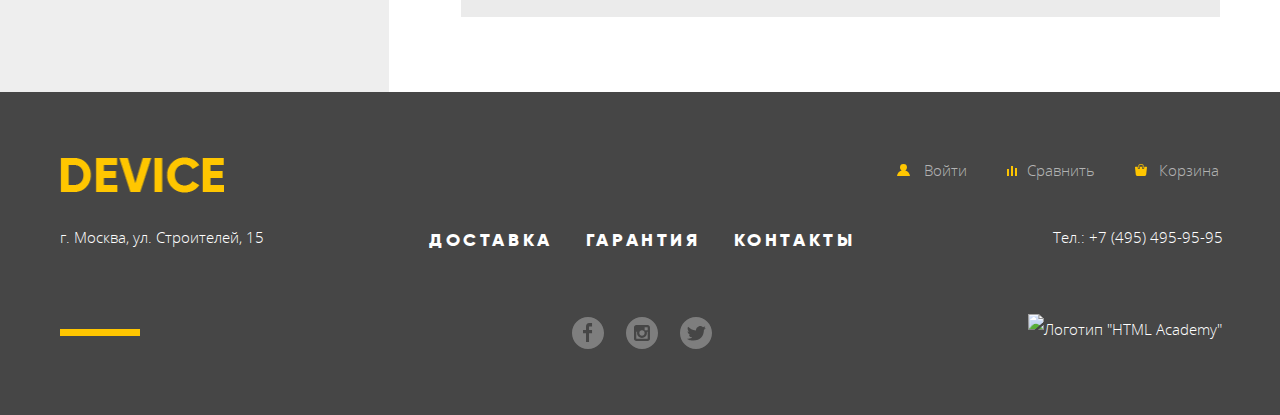
==== commit c894addf: "Сетки сервиса и каталога" ====
--- a/catalog.html
+++ b/catalog.html
@@ -8,64 +8,66 @@
 		<link rel="stylesheet" href="css/style.css">
 	</head>
 
-	<body>
-		<div class="wrapper">
-			<header class="main-header inner-page-header">
-				<a class="logo" href="index.html">
-					<img class="header-logo" src="img/content/main-logo.png" alt="Логотип магазина Device" width="164" height="36">
-				</a>
-
-				<div class="header-navigation">
-					<div class="header-upper-part">
-						<form class="site-searching-form">
-							<label class="visually-hidden" for="site-searching-field">Поиск по сайту</label>
-							<input class="site-searching-field" id="site-searching-field" type="search" name="site-searching" placeholder="Поиск по сайту">	
-
-							<button class="site-searching-btn">
-								Найти
-							</button>			
-						</form>
-
-						<ul class="header-user-navigation">
-							<li><a class="user-profile" href="#">Валентин Петухов</a></li>
-							<li><a class="log-out" href="#">Выйти</a></li>
-							<li><a class="compare" href="#">Сравнить</a></li>
-							<li><a class="basket" href="#">Корзина</a></li>
-						</ul>
-					</div>
-
-					<nav class="header-lower-part">
-						<ul class="header-menu">
-							<li>
-								<a class="catalog-btn header-menu-item" href="catalog.html">Каталог товаров</a>
-
-								<div class="header-menu-dropdown">
-									<ul>
-										<li><a href="#">Виртуальная реальность</a></li>
-										<li><a href="catalog.html">Моноподы для селфи</a></li>
-										<li><a href="#">Экшн-камеры</a></li>
-									</ul>
-
-									<ul>
-										<li><a href="#">Фитнес-браслеты</a></li>
-										<li><a href="#">Умные часы</a></li>
-									</ul>
-
-									<ul>
-										<li><a href="#">Квадрокоптеры</a></li>
-									</ul>
-								</div>
-							</li>
-							<li class="header-menu-item"><a href="#">Доставка</a></li>
-							<li class="header-menu-item"><a href="#">Гарантия</a></li>
-							<li class="header-menu-item"><a href="#">Контакты</a></li>
-						</ul>
-					</nav>					
+	<body>				
+		<header>
+			<div class="global-width">
+				<div class="main-header-wrapper inner-page-header">
+					<a class="logo" href="index.html">
+						<img class="header-logo" src="img/content/main-logo.png" alt="Логотип магазина Device" width="164" height="36">
+					</a>
+
+					<div class="header-navigation">
+						<div class="header-upper-part">
+							<form class="site-searching-form">
+								<label class="visually-hidden" for="site-searching-field">Поиск по сайту</label>
+								<input class="site-searching-field" id="site-searching-field" type="search" name="site-searching" placeholder="Поиск по сайту">	
+
+								<button class="site-searching-btn">
+									Найти
+								</button>			
+							</form>
+
+							<ul class="header-user-navigation">
+								<li><a class="user-profile" href="#">Валентин Петухов</a></li>
+								<li><a class="log-out" href="#">Выйти</a></li>
+								<li><a class="compare" href="#">Сравнить</a></li>
+								<li><a class="basket" href="#">Корзина</a></li>
+							</ul>
+						</div>
+
+						<nav class="header-lower-part">
+							<ul class="header-menu">
+								<li>
+									<a class="catalog-btn header-menu-item" href="catalog.html">Каталог товаров</a>
+
+									<div class="header-menu-dropdown">
+										<ul>
+											<li><a href="#">Виртуальная реальность</a></li>
+											<li><a href="catalog.html">Моноподы для селфи</a></li>
+											<li><a href="#">Экшн-камеры</a></li>
+										</ul>
+
+										<ul>
+											<li><a href="#">Фитнес-браслеты</a></li>
+											<li><a href="#">Умные часы</a></li>
+										</ul>
+
+										<ul>
+											<li><a href="#">Квадрокоптеры</a></li>
+										</ul>
+									</div>
+								</li>
+								<li class="header-menu-item"><a href="#">Доставка</a></li>
+								<li class="header-menu-item"><a href="#">Гарантия</a></li>
+								<li class="header-menu-item"><a href="#">Контакты</a></li>
+							</ul>
+						</nav>					
+					</div>
 				</div>
-			</header>		
-		</div>
-
-		<main>
+			</div>					
+		</header>
+
+		<main  class="main-content">
 			<div class="heading-wrapper">
 				<h1 class="page-title">Моноподы для селфи</h1>
 
@@ -76,14 +78,14 @@
 				</ul>
 			</div>
 
-			<div class="catalog-wrapper">
+			<div class="catalog-wrapper global-width">
 				<aside class="filters">
 					<div class="filters-heading-wrapper">
 						<h2 class="catalog-section-name">Фильтр:</h2>				
 					</div>
 
 					<form class="filters-form" action="#" method="get">
-						<fieldset>
+						<fieldset class="filters-cost-field">
 							<legend>Стоимость</legend>
 
 							<div class="range">
@@ -93,22 +95,22 @@
 							</div>
 						</fieldset>
 
-						<fieldset>
+						<fieldset class="filters-color-field">
 							<legend>Цвет</legend>
 
 							<ul>
 								<li>
 									<input class="visually-hidden filter-input filter-input-checkbox" id="checkbox-color-black" type="checkbox" name="black" checked>
-									<label for="checkbox-color-black">Чёрный</label>
-								</li>
-
-								<li>
-									<input class="visually-hidden filter-input filter-input-checkbox" id="checkbox-color-white" type="checkbox" name="white" checked>
+									<label for="checkbox-color-black">Черный</label>
+								</li>
+
+								<li>
+									<input class="visually-hidden filter-input filter-input-checkbox" id="checkbox-color-white" type="checkbox" name="white">
 									<label for="checkbox-color-white">Белый</label>
 								</li>
 
 								<li>
-									<input class="visually-hidden filter-input filter-input-checkbox" id="checkbox-color-blue" type="checkbox" name="blue">
+									<input class="visually-hidden filter-input filter-input-checkbox" id="checkbox-color-blue" type="checkbox" name="blue" checked>
 									<label for="checkbox-color-blue">Синий</label>
 								</li>
 
@@ -124,7 +126,7 @@
 							</ul>
 						</fieldset>
 
-						<fieldset>
+						<fieldset class="filters-bluetooth-field">
 							<legend>Bluetooth</legend>
 
 							<ul>
@@ -140,7 +142,7 @@
 							</ul>
 						</fieldset>
 
-						<button class="btn filter-btn"><span>Показать</span></button>
+						<button class="btn filters-btn"><span>Показать</span></button>
 					</form>
 				</aside>
 
@@ -183,8 +185,8 @@
 					</div>
 
 					<ul class="goods-list">
-						<li>
-							<article class="goods-item">
+						<li class="goods-item">
+							<article>
 								<div class="goods-img">
 									<img src="img/content/item-1.jpg" alt="Любительская селфи-палка" width="360" height="380">
 
@@ -211,8 +213,8 @@
 							</article>
 						</li>
 
-						<li>
-							<article class="goods-item">
+						<li class="goods-item">
+							<article>
 								<div class="goods-img">
 									<img src="img/content/item-2.jpg" alt="Профессиональная селфи-палка" width="360" height="380">
 
@@ -239,8 +241,8 @@
 							</article>
 						</li>
 
-						<li>
-							<article class="goods-item">
+						<li class="goods-item">
+							<article>
 								<div class="goods-img">
 									<img src="img/content/item-3.jpg" alt="Непотопляемая селфи-палка" width="360" height="380">
 
@@ -261,14 +263,14 @@
 									</h3>
 
 									<span class="goods-price">
-										2 500 руб
+										2 500 руб.
 									</span>
 								</div>
 							</article>
 						</li>
 
-						<li>
-							<article class="goods-item">
+						<li class="goods-item">
+							<article>
 								<div class="goods-img sticker-new">
 									<img src="img/content/item-4.jpg" alt="Селфи-палка &#171;Следуй за мной&#187;" width="360" height="380">
 
@@ -297,7 +299,7 @@
 					</ul>
 
 					<div class="goods-navigation">
-						<a class="prev-page" href="#">Назад</a>
+						<a class="pagination-btn prev-page" href="#">Назад</a>
 
 						<ul class="pagination-list">
 							<li class="pagination-item pagination-item-current">1</li>
@@ -307,14 +309,14 @@
 							<li class="pagination-item">3</li>
 						</ul>
 
-						<a class="next-page" href="#">Вперёд</a>
+						<a class="pagination-btn next-page" href="#">Вперёд</a>
 					</div>					
 				</section>
 			</div>
-		</main>			
+		</main>	
 
 		<footer class="main-footer">
-			<div class="wrapper">
+			<div class="global-width">
 				<div class="main-footer-wrapper">
 					<div class="footer-item">
 						<img class="footer-logo" src="img/content/footer-logo.png" alt="Логотип магазина Device" width="164" height="36">
--- a/css/style.css
+++ b/css/style.css
@@ -36,6 +36,11 @@
 		 url(../fonts/opensans.woff2) format("woff2");
 }
 
+html,
+body {
+	height: 100%;
+}
+
 *, *::before, *::after {
 	box-sizing: inherit;
 }
@@ -51,6 +56,16 @@
 	background-color: #fff;
 	font-family: "Open Sans", sans-serif;
 	font-weight: 100;
+	display: flex;
+	flex-direction: column;
+}
+
+.main-content {
+	flex: 1 0 auto;
+}
+
+.main-footer {
+	flex: 0 0 auto;
 }
 
 img {
@@ -74,19 +89,20 @@
 	border: 0;
 }
 
-.wrapper {
+.global-width {
 	width: 1200px;
 	padding: 0 20px;
-	margin: 0 auto;
+	margin: auto;
 }
 
 .heading-wrapper {
 	width: 1200px;
 	padding: 0 80px;
 	margin: 0 auto;
-}
-
-.main-header {
+	margin-bottom: 40px;
+}
+
+.main-header-wrapper {
 	position: relative;
 	padding: 0 60px;
 	line-height: 36px;
@@ -112,13 +128,13 @@
 }
 
 .logo:hover,
-.header-menu a:hover,
+.header-menu-dropdown a:hover,
 .footer-services-list a:hover {
 	opacity: 0.6;
 }
 
 .logo:active,
-.header-menu a:active,
+.header-menu-dropdown a:active,
 .footer-services-list a:active {
 	opacity: 0.3;
 }
@@ -134,9 +150,9 @@
 
 .site-searching-field {
 	background-color: transparent;
-	background-image: url(../img/search.svg);
+	background-image: url(../img/i/search.svg);
 	background-repeat: no-repeat;
-	background-position: 0 50%;
+	background-position: 4px 50%;
 	border: none;
 	border-bottom: 2px solid transparent;
 	width: 356px;
@@ -186,6 +202,7 @@
 
 .header-user-navigation {
 	display: flex;
+	flex-wrap: wrap;
 	justify-content: flex-end;
 	margin: 0;
 	padding: 0;
@@ -207,7 +224,7 @@
 
 .log-in::before,
 .user-profile::before {
-	content: url(../img/user.svg);
+	content: url(../img/i/user.svg);
 	margin-right: 14px;
 }
 
@@ -216,12 +233,12 @@
 }
 
 .compare::before {
-	content: url(../img/compare.svg);
+	content: url(../img/i/compare.svg);
 	margin-right: 10px;
 }
 
 .basket::before {
-	content: url(../img/cart.svg);
+	content: url(../img/i/cart.svg);
 	margin-right: 12px;
 }
 
@@ -243,6 +260,7 @@
 
 .header-menu {
 	display: flex;
+	flex-wrap: wrap;
 	font-family: Gilroy, sans-serif;
 	font-size: 18px;
 	font-weight: 800;
@@ -275,11 +293,29 @@
 	top: -42px;
 }
 
+.catalog-btn {
+	position: relative;
+	padding-right: 28px;
+}
+
+.catalog-btn::before,
 .catalog-btn::after {
-	display: inline-block;
-	content: url(../img/plus.svg);
-	margin-left: 16px;
-	opacity: 0.3;
+	content: "";
+	position: absolute;
+	right: 0;
+	top: 40%;
+	width: 16px;
+	height: 2px;
+	background-color: rgba(184, 169, 116, 1);
+}
+
+.catalog-btn::after {
+	transform: rotate(90deg);
+}
+
+.catalog-btn:hover::before,
+.catalog-btn:hover::after {
+	background-color: rgba(184, 169, 116, 1);
 }
 
 .header-menu-dropdown {
@@ -341,11 +377,13 @@
 	font-weight: 800;
 	font-size: 47px;
 	letter-spacing: 0.01em;
+	margin: 0;
 	margin-bottom: 26px;
 }
 
 .breadcrumbs {
 	display: flex;
+	flex-wrap: wrap;
 	list-style: none;
 	padding: 0;
 	margin: 0;
@@ -355,12 +393,12 @@
 }
 
 .breadcrumbs li:nth-of-type(n+2) {
-	margin-left: 15px;
+	margin-left: 16px;
 }
 
 .breadcrumbs li:nth-of-type(n+2)::before {
-	content: url(../img/nav-arrow.svg);
-	margin-right: 20px;
+	content: url(../img/i/nav-arrow.svg);
+	margin-right: 19px;
 }
 
 .breadcrumbs a {
@@ -379,18 +417,31 @@
 	color: rgba(0, 0, 0, 0.1);
 }
 
+.recomendation {
+	margin-bottom: 35px;
+}
+
+.slider {
+	position: relative;
+}
+
+.slider-radio {
+	visibility: hidden;
+}
+
 .slider-list {
 	position: relative;
-	height: 550px;
+	min-height: 550px;
 	list-style: none;
 	padding: 0;
 	margin: 0;
-	margin-top: -165px;
+	margin-top: -195px;
 }
 
 .slider-item {
 	display: flex;
 	position: absolute;
+	width: 100%;
 	opacity: 0;
 }
 
@@ -398,6 +449,18 @@
 	list-style: none;
 	padding: 0;
 	margin: 0;
+	display: flex;
+	position: absolute;
+	top: 147px;
+	right: 85px;
+}
+
+.slider-controls li {
+	margin-right: 20px;
+}
+
+.slider-controls li:last-of-type {
+	margin-right: 0px;
 }
 
 .slide-btn {
@@ -409,7 +472,7 @@
 	display: inline-block;
 	width: 12px;
 	height: 12px;
-	background-image: url(../img/slider-button-empty.svg);
+	background-image: url(../img/i/slider-button-empty.svg);
 	background-repeat: no-repeat;
 	background-size: 100%;
 }
@@ -417,7 +480,7 @@
 #slide1:checked ~ .slider-controls .slide1-btn::before,
 #slide2:checked ~ .slider-controls .slide2-btn::before,
 #slide3:checked ~ .slider-controls .slide3-btn::before {
-	background-image: url(../img/slider-button.svg);	
+	background-image: url(../img/i/slider-button.svg);	
 }
 
 
@@ -485,7 +548,6 @@
 	font-family: Gilroy, sans-serif;
 	font-weight: 800;
 	font-size: 18px;
-	/*width: 100%;*/
 	line-height: 1.2;
 	letter-spacing: 0.2em;
 	text-transform: uppercase;
@@ -530,6 +592,7 @@
 
 .slider-item-features {
 	display: flex;
+	flex-wrap: wrap;
 	list-style: none;
 	margin-top: 70px;
 	padding: 0;
@@ -565,17 +628,21 @@
 
 .goods-categories-list {
 	display: flex;
+	flex-wrap: wrap;
 	justify-content: space-between;
 	list-style: none;
 	padding: 0;
 	margin: 0;
-	margin-top: 98px;
 	font-family: Gilroy, sans-serif;
 	line-height: 1.2;
 	font-weight: 800;
 
 }
 
+.goods-categories {
+	margin-bottom: 170px;
+}
+
 .goods-categories-item {
 	position: relative;
 	width: 160px;
@@ -586,12 +653,12 @@
 	display: block;
 }
 
-.goods-categories-item:nth-child(1) a::before {background-image: url(../img/popular-1.svg);}
-.goods-categories-item:nth-child(2) a::before {background-image: url(../img/popular-2.svg);}
-.goods-categories-item:nth-child(3) a::before {background-image: url(../img/popular-3.svg);}
-.goods-categories-item:nth-child(4) a::before {background-image: url(../img/popular-4.svg);}
-.goods-categories-item:nth-child(5) a::before {background-image: url(../img/popular-5.svg);}
-.goods-categories-item:nth-child(6) a::before {background-image: url(../img/popular-6.svg);}
+.goods-categories-item:nth-child(1) a::before {background-image: url(../img/i/popular-1.svg);}
+.goods-categories-item:nth-child(2) a::before {background-image: url(../img/i/popular-2.svg);}
+.goods-categories-item:nth-child(3) a::before {background-image: url(../img/i/popular-3.svg);}
+.goods-categories-item:nth-child(4) a::before {background-image: url(../img/i/popular-4.svg);}
+.goods-categories-item:nth-child(5) a::before {background-image: url(../img/i/popular-5.svg);}
+.goods-categories-item:nth-child(6) a::before {background-image: url(../img/i/popular-6.svg);}
 
 .goods-categories-item a::before {
 	content: "";
@@ -619,14 +686,14 @@
 	top: 0;
 	left: 0;
 	z-index: 1;
-	display: none;
+	visibility: hidden;
 	width: 160px;
 	height: 160px;
 	background-color: rgba(240, 197, 46, 0.7);
 }
 
 .goods-categories-item:active a::after {
-	display: block;
+	visibility: visible;
 }
 
 .goods-categories-item:active h3 {
@@ -634,15 +701,64 @@
 }
 
 .service-tabs {
+	position: relative;
 	background-color: #e5e5e5;
+	min-height: 290px;
+	margin-bottom: 90px;
+}
+
+.service-tabs::before {
+	content: "";
+	position: absolute;
+	top: 0;
+	bottom: 0;
+	left: -1000%;
+	right: -1000%;
+	background-color: #e5e5e5;
+}
+
+.service-tabs-wrapper {
+	display: flex;
+	padding-top: 50px;
+	padding-bottom: 50px;
+}
+
+.service-tabs-item {
+	margin-top: -70px;
 }
 
 .services-description {
 	color: #464646;
 }
 
+.services-btn-list,
 .services-list {
 	list-style: none;
+	padding: 0;
+	margin: 0;
+}
+
+.services-btn-list {
+	position: relative;
+	width: 285px;
+}
+
+.services-btn-list::after {
+	content: "";
+	position: absolute;
+	top: -80px;
+	right: 0;
+	width: 7px;
+	height: 320px;
+	background-color: #000;
+}
+
+.services-btn-item {
+	margin-bottom: 24px;
+}
+
+.services-btn-item:last-of-type {
+	margin-bottom: 0;
 }
 
 .services-btn {
@@ -650,10 +766,12 @@
 	font-family: Gilroy, sans-serif;
 	font-weight: 800;
 	font-size: 18px;
-	width: 100%;
+	width: 160px;
+	height: 40px;
 	line-height: 1.2;
 	letter-spacing: 0.2em;
 	text-transform: uppercase;
+	transition: 0.5s;
 
  	border: none;
  	background: none;
@@ -669,10 +787,14 @@
 	position: absolute;
 	left: 0;
 	right: 0;
-	top: 7px;
-	bottom: 7px;
+	top: 17px;
+	bottom: 17px;
 	background-color: #f0c52e;
 	transition: all 0.5s;
+}
+
+.services-btn:focus {
+	width: 100%
 }
 
 .services-btn:hover::before {
@@ -681,11 +803,12 @@
 	transition: all 0.5s;
 }
 
-.services-btn:active {
+/*.services-btn:active {
 	color: rgba(0, 0, 0, 0.3);
-}
-
-.services-btn:active::before,
+}*/
+/*
+.services-btn:active::before,*/
+
 .services-btn:focus::before {
 	background-color: black;
 	top: 0;
@@ -695,6 +818,35 @@
 .services-btn:focus {
 	color: #f7e184;
 	outline: none;
+}
+
+.services-list {
+    position: relative;
+	padding-left: 115px;
+}
+
+.service-title {
+	margin: 0;
+	margin-top: -10px;
+	margin-bottom: 25px;
+}
+
+.services-item {
+	padding-right: 300px;
+	background-repeat: no-repeat;
+	background-position: 90% 180%;
+}
+
+.services-delivering {
+	background-image: url(../img/i/delivery.svg);	
+}
+
+.services-guarantee {
+	background-image: url(../img/i/warranty.svg);	
+}
+
+.services-credit {
+	background-image: url(../img/i/credit.svg);	
 }
 
 .service-title,
@@ -809,37 +961,57 @@
 }
 
 .filters {
-	width: 268px;
-	flex-grow: 1;
-	/*margin-left: auto;*/
+	position: relative;
+	width: 330px;
+	padding-left: 60px;
+	background-color: #eee;
+}
+
+.filters::before {
+	content: "";
+	position: absolute;
+	top: 0;
+	bottom: 0;
+	right: 100%;
+	left: -1000%;
+	background-color: #eee;	
 }
 
 .goods {
 	width: 832px;
 	flex-grow: 1;
-	/*margin-right: auto;*/
 }
 
 .catalog-section-name {
 	font-family: Gilroy, sans-serif;
 	font-weight: 800;
 	font-size: 16px;
-	line-height: 1.2;
 	letter-spacing: 0.2em;
 	text-transform: uppercase;
+	margin: 0;
+	line-height: 70px;
 }
 
 .filters-heading-wrapper {
-	display: flex;
 	background-color: #dbdbdb;
-}
-
-.filters h2 {
-	margin-left: auto;
-}
-
-.filters-form {
-	background-color: #eeeeee;
+	position: relative;
+	margin-bottom: 83px;
+}
+
+.filters-heading-wrapper::before {
+	content: "";
+	position: absolute;
+	top: 0;
+	bottom: 0;
+	right: 100%;
+	left: -1000%;
+	background-color: #dbdbdb;
+}
+
+.filters-form fieldset {
+	border: none;
+	margin: 0;
+	padding: 0;
 }
 
 .filters-form legend {
@@ -849,12 +1021,74 @@
 	line-height: 1.2;	
 }
 
+.filters-form .filters-cost-field {
+	min-height: 90px;
+	margin-bottom: 50px;
+}
+
+.filters-cost-field legend {
+	margin-bottom: 36px;
+}
+
+.filters-form .filters-color-field {
+	margin-bottom: 44px;
+}
+
+.filters-color-field legend {
+	margin-bottom: 20px;
+}
+
+.filters-color-field label {
+	position: relative;
+	padding-left: 38px;
+}
+
+.filters-color-field label::before {
+	position: absolute;
+	left: -1px;
+	top: -5px;
+	content: url(../img/i/checkbox-off.svg);
+}
+
+.filters-color-field input:checked + label::before {
+	content: url(../img/i/checkbox-on.svg);
+}
+
+.filters-form .filters-bluetooth-field {
+	margin-bottom: 28px;
+}
+
+.filters-bluetooth-field legend {
+	margin-bottom: 20px;
+}
+
+.filters-bluetooth-field label {
+	position: relative;
+	padding-left: 38px;
+}
+
+.filters-bluetooth-field label::before {
+	position: absolute;
+	left: -1px;
+	top: -5px;
+	content: url(../img/i/radio-off.svg);
+}
+
+.filters-bluetooth-field input:checked + label::before {
+	content: url(../img/i/radio-on.svg);
+}
+
 .filters-form ul {
 	list-style: none;
 	padding: 0;
 	margin: 0;
 	font-size: 14px;
 	line-height: 40px;
+}
+
+.filters-btn {
+	padding-left: 40px;
+	padding-right: 40px;
 }
 
 .range {
@@ -866,8 +1100,9 @@
 
 .range-button {
 	position: absolute;
+	cursor: pointer;
 	height: 22px;
-	background-image: url(../img/filter-button.svg);
+	background-image: url(../img/i/filter-button.svg);
 	background-repeat: no-repeat;
 	top: -10px;
 }
@@ -915,20 +1150,61 @@
 	background-color: #91c92f;
 }
 
+.goods {
+	width: 832px;
+	padding-left: 72px;
+}
+
 .goods-sorting {
+	position: relative;
+	display: flex;
+	flex-wrap: wrap;
+	align-items: stretch;
+	background-color: #ebebeb;
+	margin-bottom: 69px;
+}
+
+.goods-sorting::before {
+	content: "";
+	position: absolute;
+	top: 0;
+	bottom: 0;
+	left: -72px;
+	right: -1000%;
 	background-color: #ebebeb;
 }
 
 .goods-sorting ul {
 	list-style: none;
+	padding: 0;
+	margin: 0;
+}
+
+.goods-sorting .catalog-section-name {
+	position: relative;
+	margin-right: 55px;
+}
+
+.goods-sorting form {
+	position: relative;
+	display: flex;
+	flex-wrap: wrap;
+	flex-grow: 1;
+	justify-content: space-between;
+	align-items: center;
 }
 
 .word-sorter-list {
+	display: flex;
 	font-size: 14px;
 	line-height: 18px;
 	font-weight: normal;
 }
 
+.word-sorter-item:nth-of-type(n+2) {
+	margin-left: 30px;
+}
+
 .word-sorter-list label {
 	opacity: 0.3;
 }
@@ -939,6 +1215,11 @@
 
 .word-sorter-list :checked + label {
 	opacity: 1;
+}
+
+.triangle-sorter-list {
+	display: flex;
+	flex-wrap: wrap;
 }
 
 .sorting-triangle::before {
@@ -951,6 +1232,10 @@
 	border-right-width: 5px;
 }
 
+.triangle-sorter-item:last-of-type {
+	margin-left: 20px;
+}
+
 .triangle-sorter-item:first-of-type .sorting-triangle::before {
 	border-top-width: 0;
 }
@@ -972,11 +1257,45 @@
 }
 
 .goods-list {
+	display: flex;
+	flex-wrap: wrap;
+
 	list-style: none;
+	margin: 0;
+	padding: 0;
+}
+
+.goods-item {
+	margin-bottom: 50px;
+}
+
+.goods-item:nth-of-type(2n) {
+	margin-left: auto;
 }
 
 .goods-img {
 	position: relative;
+	margin-bottom: 25px;
+}
+
+.sticker-new::before {
+	content: "New";
+	position: absolute;
+	top: 29px;
+	right: 27px;
+	font-family: Gilroy, sans-serif;
+	font-weight: 800;
+	font-size: 14px;
+	line-height: 14px;
+	letter-spacing: 0.05em;
+	color: rgba(0, 0, 0, 0.2);
+	padding: 22px 0;
+	text-align: center;
+	width: 60px;
+	height: 60px;
+	text-transform: uppercase;
+	border: 2px solid rgba(0, 0, 0, 0.1);
+	border-radius: 50%;
 }
 
 .hovered-item {
@@ -1011,28 +1330,45 @@
 }
 
 .goods-info {
+	display: flex;
+	justify-content: space-between;
 	font-family: Gilroy, sans-serif;	
 }
 
 .goods-title {
 	font-weight: 800;
 	font-size: 18px;
-	line-height: 1.2;	
+	line-height: 1.2;
+	letter-spacing: 0.01em;
+	max-width: 260px;
+	margin: 0;
 }
 
 .goods-price {
 	font-weight: 100;
 	font-size: 16px;
 	line-height: 1.2;
+	max-width: 80px;
 }
 
 .goods-navigation {
+	display: flex;
+	justify-content: space-between;
 	font-family: Gilroy, sans-serif;
 	font-weight: 800;
 	font-size: 16px;
 	line-height: 1.2;
 	letter-spacing: 0.2em;
+	margin-top: -10px;
+	margin-bottom: 75px;
 	background-color: #ebebeb;
+}
+
+.pagination-btn {
+	line-height: 70px;
+	padding-left: 30px;
+	padding-right: 30px;
+	text-transform: uppercase;
 }
 
 .prev-page:hover,
@@ -1047,11 +1383,20 @@
 }
 
 .pagination-list {
+	display: flex;
+	align-items: center;
 	list-style: none;
+	padding: 0;
+	margin: 0;
+	margin-left: 10px;
 }
 
 .pagination-item {
 	opacity: 0.3;
+}
+
+.pagination-item:nth-of-type(n+2) {
+	margin-left: 30px;	
 }
 
 .pagination-item-current {
@@ -1100,6 +1445,7 @@
 
 .footer-services-list {
 	display: flex;
+	flex-wrap: wrap;
 	list-style: none;
 	padding: 0;
 	margin: 0;
@@ -1155,19 +1501,20 @@
 }
 
 .fb-icon::before {
-	content: url(../img/fb.svg);
+	content: url(../img/i/fb.svg);
 }
 
 .inst-icon::before {
-	content: url(../img/inst.svg);
+	content: url(../img/i/inst.svg);
 }
 
 .tw-icon::before {
-	content: url(../img/twitter.svg);
+	content: url(../img/i/twitter.svg);
 }
 
 .footer-user-navigation {
 	display: flex;
+	flex-wrap: wrap;
 	list-style: none;
 	padding: 0;
 	margin: 0;
@@ -1180,17 +1527,17 @@
 }
 
 .log-in-footer::before {
-	content: url(../img/user-footer.svg);
+	content: url(../img/i/user-footer.svg);
 	margin-right: 14px;
 }
 
 .compare-footer::before {
-	content: url(../img/compare-footer.svg);
+	content: url(../img/i/compare-footer.svg);
 	margin-right: 10px;
 }
 
 .basket-footer::before {
-	content: url(../img/cart-footer.svg);
+	content: url(../img/i/cart-footer.svg);
 	margin-right: 12px;
 }
 
@@ -1245,12 +1592,9 @@
 .modal-write-us {
 	position: relative;
 	background-color: #fff;
-	/*border: 2px solid yellow;*/
 	width: 960px;
 	min-height: 553px;
 	margin: 50px auto;
-	/*margin-left: auto;*/
-	/*margin-right: auto;*/
 	padding: 99px 100px 90px;
 	font-family: Gilroy, sans-serif;
 	font-weight: 800;
@@ -1294,22 +1638,20 @@
 
 .modal-write-us input[type="text"],
 .modal-write-us input[type="email"] {
-	height: 44px;
+	padding: 13px 16px;
 }
 
 .modal-write-us textarea {
 	height: 156px;
 	max-width: 100%;
-	padding-top: 10px;
+	padding: 17px 22px;
 }
 
 .modal-write-us input,
 .modal-write-us textarea {
 	font-size: 14px;
+	line-height: 18px;
 	background-color: #f2f2f2;
-	/*color: rgba(0, 0, 0, 0.4);*/
-	padding-left: 16px;
-	padding-right: 20px;
 	border: 3px solid transparent;
 }
 
@@ -1355,7 +1697,7 @@
 	height: 55px;
 	border: none;
 	background-color: transparent;
-	background-image: url(../img/modal-close.svg);
+	background-image: url(../img/i/modal-close.svg);
 	background-position: 0 0 ;
 	background-repeat: no-repeat;
 	padding: 0;
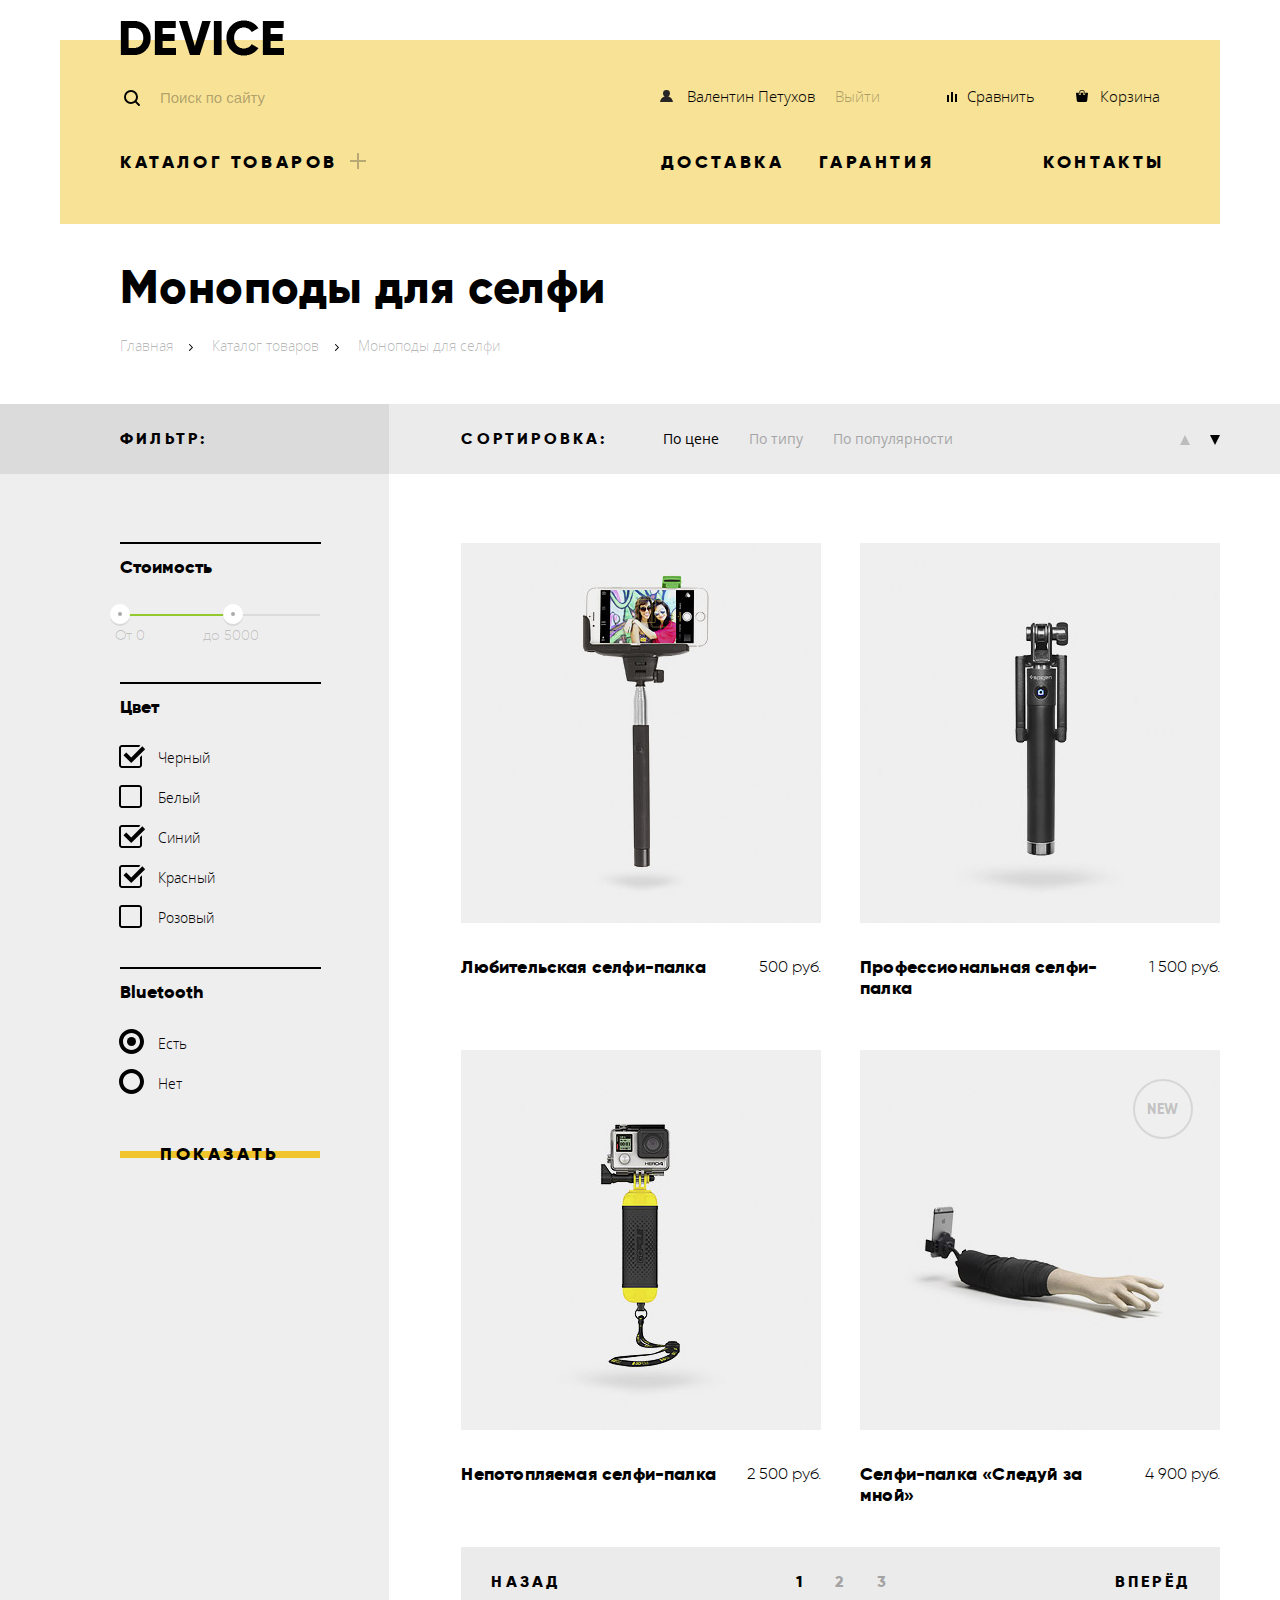
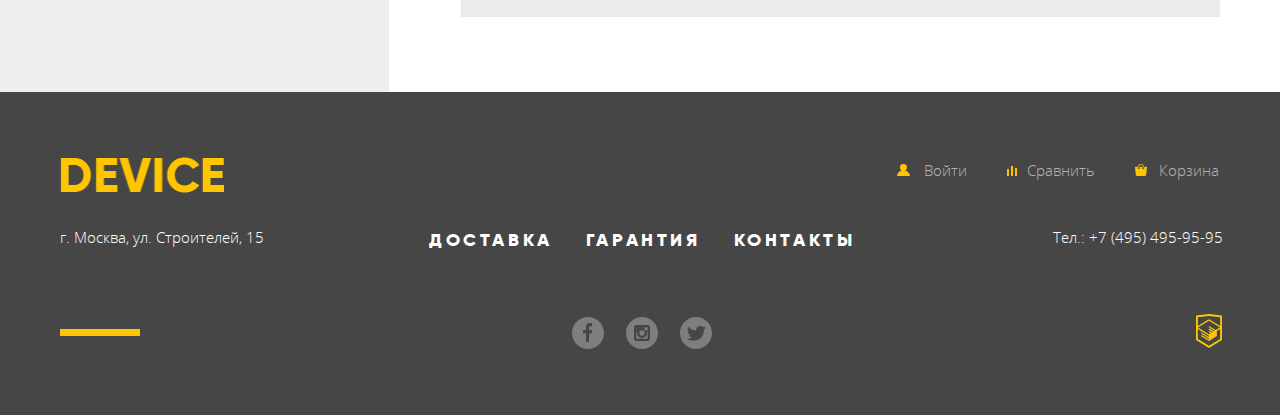
==== commit f49475de: ""Живые" сервисы и ховер на товарах" ====
--- a/catalog.html
+++ b/catalog.html
@@ -6,6 +6,7 @@
 		<link href="https://fonts.googleapis.com/css?family=Open+Sans:300,400&amp;subset=cyrillic" rel="stylesheet">
 		<link rel="stylesheet" href="css/normalize.css">
 		<link rel="stylesheet" href="css/style.css">
+		<script src="js/modals.js"></script>
 	</head>
 
 	<body>				
@@ -28,7 +29,7 @@
 							</form>
 
 							<ul class="header-user-navigation">
-								<li><a class="user-profile" href="#">Валентин Петухов</a></li>
+								<li><a class="user-profile" href="profile.html">Валентин Петухов</a></li>
 								<li><a class="log-out" href="#">Выйти</a></li>
 								<li><a class="compare" href="#">Сравнить</a></li>
 								<li><a class="basket" href="#">Корзина</a></li>
@@ -191,7 +192,7 @@
 									<img src="img/content/item-1.jpg" alt="Любительская селфи-палка" width="360" height="380">
 
 									<div class="hovered-item">
-										<button class="btn" type="button">
+										<button class="btn add-to-basket" type="button">
 											<span>В корзину</span>
 										</button>
 
@@ -219,7 +220,7 @@
 									<img src="img/content/item-2.jpg" alt="Профессиональная селфи-палка" width="360" height="380">
 
 									<div class="hovered-item">
-										<button class="btn" type="button">
+										<button class="btn add-to-basket" type="button">
 											<span>В корзину</span>
 										</button>
 
@@ -275,7 +276,7 @@
 									<img src="img/content/item-4.jpg" alt="Селфи-палка &#171;Следуй за мной&#187;" width="360" height="380">
 
 									<div class="hovered-item">
-										<button class="btn" type="button">
+										<button class="btn add-to-basket" type="button">
 											<span>В корзину</span>
 										</button>
 
--- a/css/style.css
+++ b/css/style.css
@@ -54,6 +54,7 @@
 	line-height: 30px;
 	color: #000;
 	background-color: #fff;
+	min-width: 1200px;
 	font-family: "Open Sans", sans-serif;
 	font-weight: 100;
 	display: flex;
@@ -261,7 +262,7 @@
 .header-menu {
 	display: flex;
 	flex-wrap: wrap;
-	font-family: Gilroy, sans-serif;
+	font-family: Gilroy, Arial, sans-serif;
 	font-size: 18px;
 	font-weight: 800;
 	line-height: 1.2;
@@ -373,7 +374,7 @@
 }
 
 .page-title {
-	font-family: Gilroy, sans-serif;
+	font-family: Gilroy, Arial, sans-serif;
 	font-weight: 800;
 	font-size: 47px;
 	letter-spacing: 0.01em;
@@ -518,7 +519,7 @@
 	position: absolute;
 	top: -20px;
 	right: 48px;
-	font-family: Gilroy, sans-serif;
+	font-family: Gilroy, Arial, sans-serif;
 	font-size: 179.2px;
 	color: #fff;
 	font-weight: 800;
@@ -527,7 +528,7 @@
 
 .slider-item-slogan {
 	position: relative;
-	font-family: Gilroy, sans-serif;
+	font-family: Gilroy, Arial, sans-serif;
 	font-size: 47px;
 	font-weight: 800;
 	line-height: 1.2;
@@ -545,7 +546,7 @@
 .btn {
 	position: relative;
 	display: inline-block;
-	font-family: Gilroy, sans-serif;
+	font-family: Gilroy, Arial, sans-serif;
 	font-weight: 800;
 	font-size: 18px;
 	line-height: 1.2;
@@ -615,7 +616,7 @@
 }
 
 .feature-value {
-	font-family: Gilroy, sans-serif;
+	font-family: Gilroy, Arial, sans-serif;
 	font-size: 36px;
 	line-height: 1.2;
 	margin-bottom: 10px;
@@ -633,7 +634,7 @@
 	list-style: none;
 	padding: 0;
 	margin: 0;
-	font-family: Gilroy, sans-serif;
+	font-family: Gilroy, Arial, sans-serif;
 	line-height: 1.2;
 	font-weight: 800;
 
@@ -651,6 +652,10 @@
 
 .goods-categories-item a {
 	display: block;
+}
+
+.goods-categories-title {
+	word-wrap: break-word;
 }
 
 .goods-categories-item:nth-child(1) a::before {background-image: url(../img/i/popular-1.svg);}
@@ -731,6 +736,10 @@
 	color: #464646;
 }
 
+.services-radio {
+	visibility: hidden;
+}
+
 .services-btn-list,
 .services-list {
 	list-style: none;
@@ -741,6 +750,7 @@
 .services-btn-list {
 	position: relative;
 	width: 285px;
+	margin-left: -23px;
 }
 
 .services-btn-list::after {
@@ -762,8 +772,9 @@
 }
 
 .services-btn {
-	position: relative;
-	font-family: Gilroy, sans-serif;
+	display: block;
+	position: relative;
+	font-family: Gilroy, Arial, sans-serif;
 	font-weight: 800;
 	font-size: 18px;
 	width: 160px;
@@ -780,6 +791,7 @@
 .services-btn span {
 	position: relative;
 	z-index: 1;
+	line-height: 40px;
 }
 
 .services-btn::before {
@@ -793,23 +805,34 @@
 	transition: all 0.5s;
 }
 
-.services-btn:focus {
-	width: 100%
-}
-
 .services-btn:hover::before {
 	top: 0;
 	bottom: 0;
 	transition: all 0.5s;
 }
 
-/*.services-btn:active {
-	color: rgba(0, 0, 0, 0.3);
-}*/
-/*
-.services-btn:active::before,*/
-
-.services-btn:focus::before {
+.delivery-btn {
+	padding-left: 20px;
+}
+
+.guarantee-btn {
+	padding-left: 25px;
+}
+
+.credit-btn {
+	padding-left: 38px;
+}
+
+#delivery:checked ~ .service-tabs-item .delivery-btn,
+#guarantee:checked ~ .service-tabs-item .guarantee-btn,
+#credit:checked ~ .service-tabs-item .credit-btn {
+	width: 100%;
+	color: #f7e184;
+}
+
+#delivery:checked ~ .service-tabs-item .delivery-btn::before,
+#guarantee:checked ~ .service-tabs-item .guarantee-btn::before,
+#credit:checked ~ .service-tabs-item .credit-btn::before {
 	background-color: black;
 	top: 0;
 	bottom: 0;
@@ -822,37 +845,57 @@
 
 .services-list {
     position: relative;
+    width: 876px;
 	padding-left: 115px;
 }
 
 .service-title {
+	font-family: Gilroy, Arial, sans-serif;
+	font-weight: 800;
+	font-size: 47px;
+	line-height: 1.2;
+	letter-spacing: 0.02em;
 	margin: 0;
 	margin-top: -10px;
 	margin-bottom: 25px;
 }
 
 .services-item {
+	position: absolute;
 	padding-right: 300px;
-	background-repeat: no-repeat;
-	background-position: 90% 180%;
-}
-
-.services-delivering {
-	background-image: url(../img/i/delivery.svg);	
-}
-
-.services-guarantee {
-	background-image: url(../img/i/warranty.svg);	
-}
-
-.services-credit {
-	background-image: url(../img/i/credit.svg);	
-}
-
-.service-title,
+	opacity: 0;
+}
+
+#delivery:checked ~ .service-tabs-item .services-delivering,
+#guarantee:checked ~ .service-tabs-item .services-guarantee,
+#credit:checked ~ .service-tabs-item .services-credit {
+	opacity: 1;
+}
+
+.services-delivering::after {
+	position: absolute;
+	top: 5px;
+	right: 65px;
+	content: url(../img/i/delivery.svg);
+}
+
+.services-guarantee::after {
+	position: absolute;
+	top: -20px;
+	right: 45px;
+	content: url(../img/i/warranty.svg);	
+}
+
+.services-credit::after {
+	position: absolute;
+	top: -20px;
+	right: 70px;
+	content: url(../img/i/credit.svg);
+}
+
 .about-us h2,
 .contacts h2 {
-	font-family: Gilroy, sans-serif;
+	font-family: Gilroy, Arial, sans-serif;
 	font-weight: 800;
 	font-size: 47px;
 	line-height: 1.2;
@@ -911,7 +954,7 @@
 
 .fellows {
 	list-style: none;
-	font-family: Gilroy, sans-serif;
+	font-family: Gilroy, Arial, sans-serif;
 	font-weight: 800;
 	font-size: 16px;
 	line-height: 40px;
@@ -983,7 +1026,7 @@
 }
 
 .catalog-section-name {
-	font-family: Gilroy, sans-serif;
+	font-family: Gilroy, Arial, sans-serif;
 	font-weight: 800;
 	font-size: 16px;
 	letter-spacing: 0.2em;
@@ -1015,10 +1058,21 @@
 }
 
 .filters-form legend {
-	font-family: Gilroy, sans-serif;
+	position: relative;
+	font-family: Gilroy, Arial, sans-serif;
 	font-weight: 800;
 	font-size: 18px;
 	line-height: 1.2;	
+}
+
+.filters-form legend::before {
+	content: "";
+	position: absolute;
+	top: -15px;
+	left: 0;
+	width: 201px;
+	height: 2px;
+	background-color: #000;
 }
 
 .filters-form .filters-cost-field {
@@ -1122,7 +1176,7 @@
 	position: absolute;
     top: 20px;
     left: 5px;
-	font-family: Gilroy, sans-serif;
+	font-family: Gilroy, Arial, sans-serif;
 	font-size: 14px;
 	line-height: 22.27px;
 	font-weight: 100;
@@ -1134,7 +1188,7 @@
 	position: absolute;
     top: 20px;
     left: -20px;
-	font-family: Gilroy, sans-serif;
+	font-family: Gilroy, Arial, sans-serif;
 	font-size: 14px;
 	line-height: 22.27px;
 	font-weight: 100;
@@ -1283,7 +1337,7 @@
 	position: absolute;
 	top: 29px;
 	right: 27px;
-	font-family: Gilroy, sans-serif;
+	font-family: Gilroy, Arial, sans-serif;
 	font-weight: 800;
 	font-size: 14px;
 	line-height: 14px;
@@ -1299,12 +1353,27 @@
 }
 
 .hovered-item {
+	display: flex;
+	flex-direction: column;
+	align-items: center;
+	justify-content: center;
 	position: absolute;
 	top: 0;
 	background-color: rgba(238, 238, 238, 0.7);
 	width: 360px;
 	height: 380px;
 	visibility: hidden;
+}
+
+.add-to-basket {
+	width: 200px;
+	margin-top: 40px;
+	padding-left: 0;
+	padding-right: 0;
+}
+
+.add-to-basket::before {
+	transition: none;
 }
 
 .goods-img:hover .hovered-item {
@@ -1332,7 +1401,7 @@
 .goods-info {
 	display: flex;
 	justify-content: space-between;
-	font-family: Gilroy, sans-serif;	
+	font-family: Gilroy, Arial, sans-serif;	
 }
 
 .goods-title {
@@ -1345,6 +1414,7 @@
 }
 
 .goods-price {
+	word-wrap: break-word;
 	font-weight: 100;
 	font-size: 16px;
 	line-height: 1.2;
@@ -1353,8 +1423,9 @@
 
 .goods-navigation {
 	display: flex;
+	flex-wrap: wrap;
 	justify-content: space-between;
-	font-family: Gilroy, sans-serif;
+	font-family: Gilroy, Arial, sans-serif;
 	font-weight: 800;
 	font-size: 16px;
 	line-height: 1.2;
@@ -1384,6 +1455,7 @@
 
 .pagination-list {
 	display: flex;
+	flex-wrap: wrap;
 	align-items: center;
 	list-style: none;
 	padding: 0;
@@ -1450,7 +1522,7 @@
 	padding: 0;
 	margin: 0;
 	margin-bottom: 65px;
-	font-family: Gilroy, sans-serif;
+	font-family: Gilroy, Arial, sans-serif;
 	font-size: 18px;
 	line-height: 1.2;
 	letter-spacing: 0.2em;
@@ -1596,7 +1668,7 @@
 	min-height: 553px;
 	margin: 50px auto;
 	padding: 99px 100px 90px;
-	font-family: Gilroy, sans-serif;
+	font-family: Gilroy, Arial, sans-serif;
 	font-weight: 800;
 	font-size: 18px;
 	line-height: 18px;
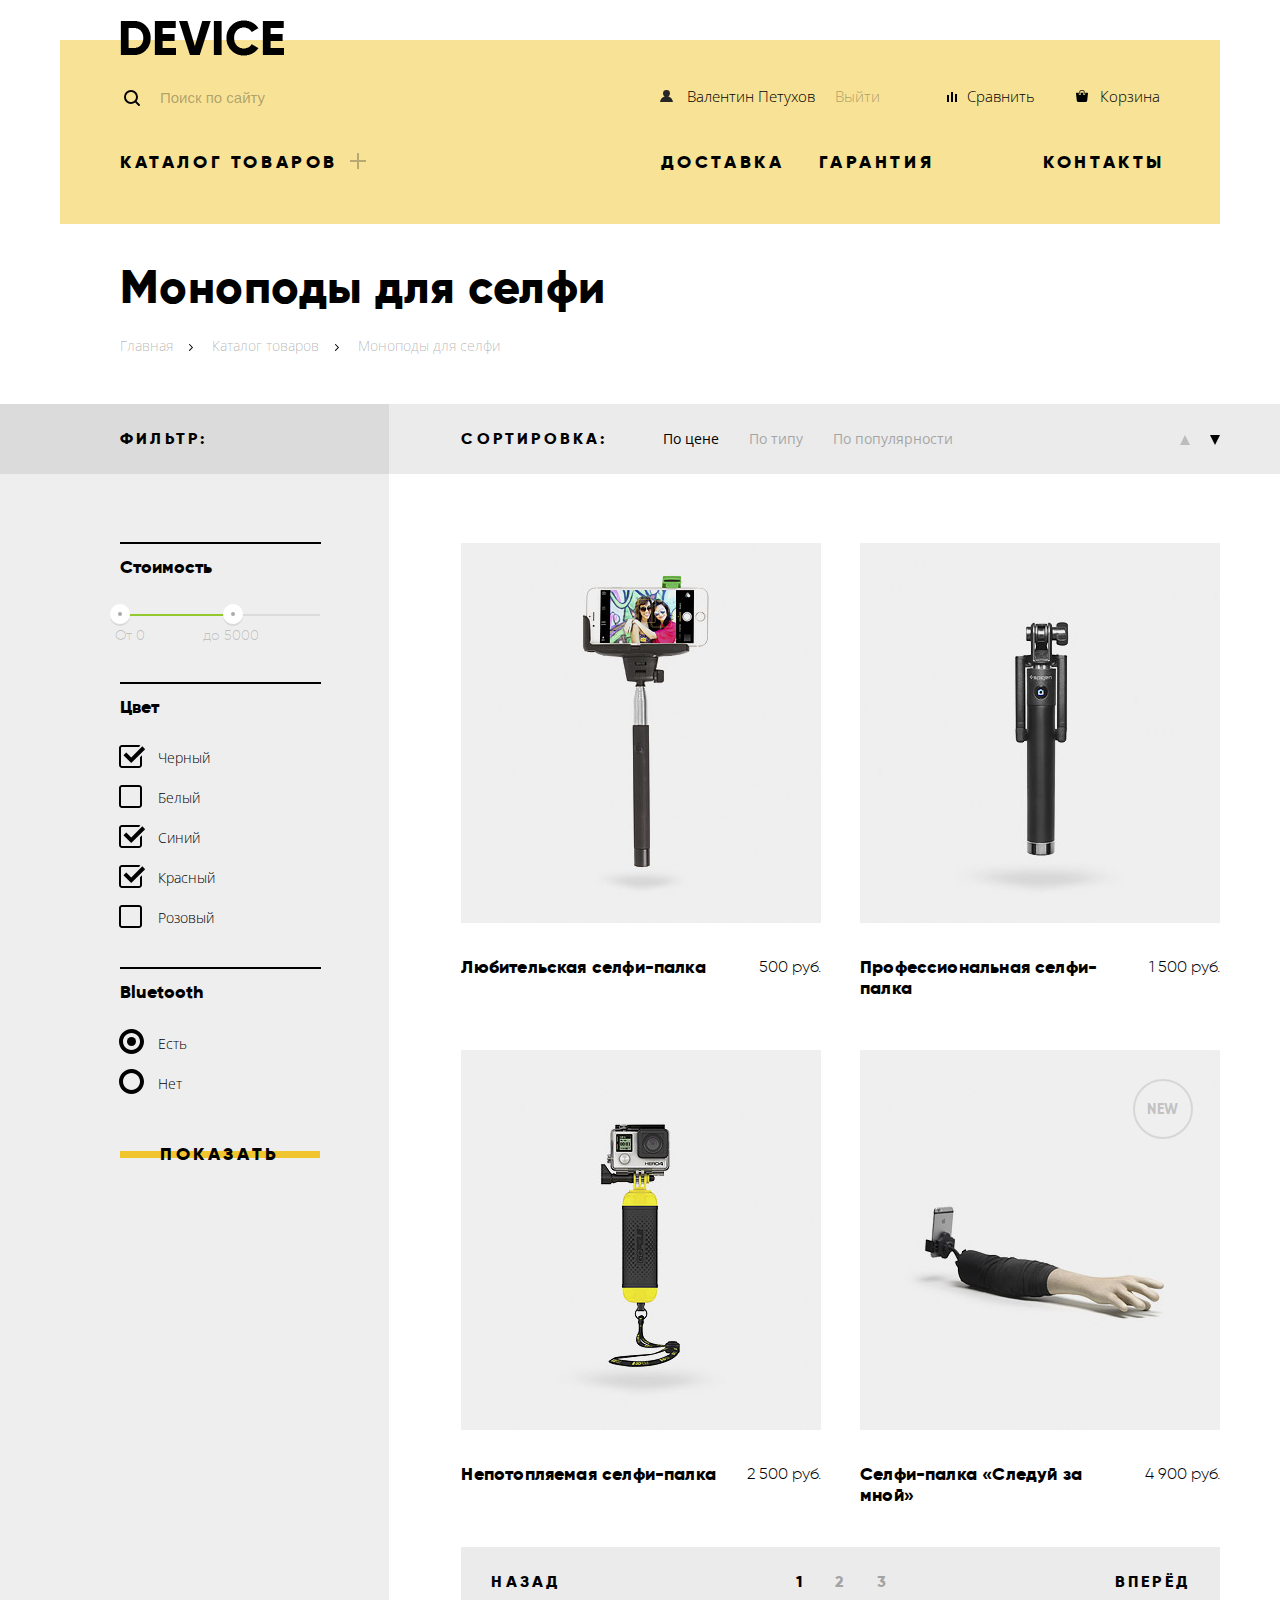
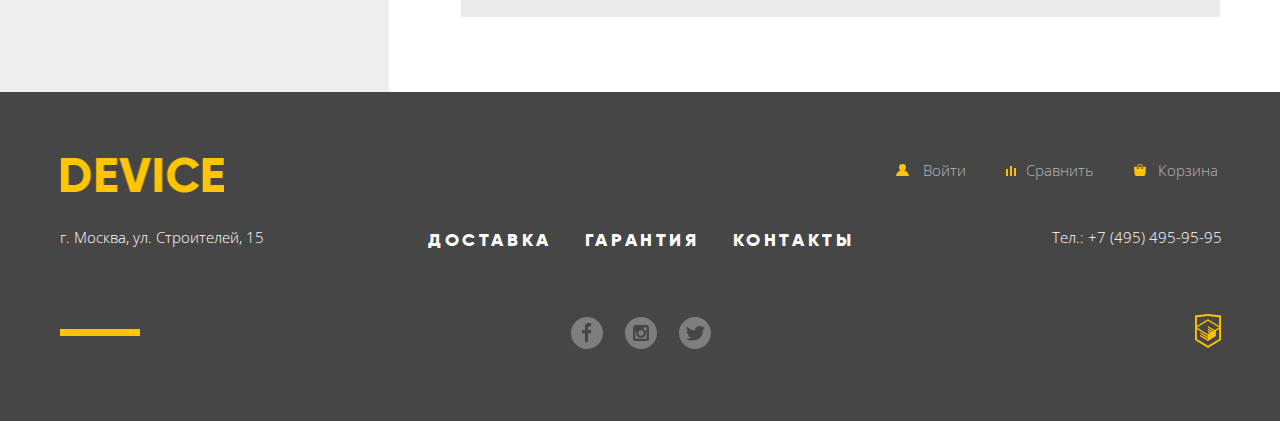
==== commit 07f42a84: "js и исправление багов" ====
--- a/catalog.html
+++ b/catalog.html
@@ -6,7 +6,6 @@
 		<link href="https://fonts.googleapis.com/css?family=Open+Sans:300,400&amp;subset=cyrillic" rel="stylesheet">
 		<link rel="stylesheet" href="css/normalize.css">
 		<link rel="stylesheet" href="css/style.css">
-		<script src="js/modals.js"></script>
 	</head>
 
 	<body>				
@@ -79,240 +78,242 @@
 				</ul>
 			</div>
 
-			<div class="catalog-wrapper global-width">
-				<aside class="filters">
-					<div class="filters-heading-wrapper">
-						<h2 class="catalog-section-name">Фильтр:</h2>				
-					</div>
-
-					<form class="filters-form" action="#" method="get">
-						<fieldset class="filters-cost-field">
-							<legend>Стоимость</legend>
-
-							<div class="range">
-								<div class="green-stripe"></div>
-								<div class="range-button range-a"></div>
-								<div class="range-button range-b"></div>
-							</div>
-						</fieldset>
-
-						<fieldset class="filters-color-field">
-							<legend>Цвет</legend>
-
-							<ul>
-								<li>
-									<input class="visually-hidden filter-input filter-input-checkbox" id="checkbox-color-black" type="checkbox" name="black" checked>
-									<label for="checkbox-color-black">Черный</label>
-								</li>
-
-								<li>
-									<input class="visually-hidden filter-input filter-input-checkbox" id="checkbox-color-white" type="checkbox" name="white">
-									<label for="checkbox-color-white">Белый</label>
-								</li>
-
-								<li>
-									<input class="visually-hidden filter-input filter-input-checkbox" id="checkbox-color-blue" type="checkbox" name="blue" checked>
-									<label for="checkbox-color-blue">Синий</label>
-								</li>
-
-								<li>
-									<input class="visually-hidden filter-input filter-input-checkbox" id="checkbox-color-red" type="checkbox" name="red" checked>
-									<label for="checkbox-color-red">Красный</label>
-								</li>
-
-								<li>
-									<input class="visually-hidden filter-input filter-input-checkbox" id="checkbox-color-pink" type="checkbox" name="pink">
-									<label for="checkbox-color-pink">Розовый</label>
-								</li>
+			<div class="catalog-wrapper">
+				<div class="catalog-wrapper-container global-width">
+					<aside class="filters">
+						<div class="filters-heading-wrapper">
+							<h2 class="catalog-section-name">Фильтр:</h2>				
+						</div>
+
+						<form class="filters-form" action="#" method="get">
+							<fieldset class="filters-cost-field">
+								<legend>Стоимость</legend>
+
+								<div class="range">
+									<div class="green-stripe"></div>
+									<div class="range-button range-a"></div>
+									<div class="range-button range-b"></div>
+								</div>
+							</fieldset>
+
+							<fieldset class="filters-color-field">
+								<legend>Цвет</legend>
+
+								<ul>
+									<li>
+										<input class="visually-hidden filter-input filter-input-checkbox" id="checkbox-color-black" type="checkbox" name="black" checked>
+										<label for="checkbox-color-black">Черный</label>
+									</li>
+
+									<li>
+										<input class="visually-hidden filter-input filter-input-checkbox" id="checkbox-color-white" type="checkbox" name="white">
+										<label for="checkbox-color-white">Белый</label>
+									</li>
+
+									<li>
+										<input class="visually-hidden filter-input filter-input-checkbox" id="checkbox-color-blue" type="checkbox" name="blue" checked>
+										<label for="checkbox-color-blue">Синий</label>
+									</li>
+
+									<li>
+										<input class="visually-hidden filter-input filter-input-checkbox" id="checkbox-color-red" type="checkbox" name="red" checked>
+										<label for="checkbox-color-red">Красный</label>
+									</li>
+
+									<li>
+										<input class="visually-hidden filter-input filter-input-checkbox" id="checkbox-color-pink" type="checkbox" name="pink">
+										<label for="checkbox-color-pink">Розовый</label>
+									</li>
+								</ul>
+							</fieldset>
+
+							<fieldset class="filters-bluetooth-field">
+								<legend>Bluetooth</legend>
+
+								<ul>
+									<li>
+										<input class="visually-hidden filter-input-radio" id="radio-bluetooth-yes" type="radio" name="bluetooth" value="yes" checked>
+										<label for="radio-bluetooth-yes">Есть</label>
+									</li>
+
+									<li>
+										<input class="visually-hidden filter-input-radio" id="radio-bluetooth-no" type="radio" name="bluetooth" value="no">
+										<label for="radio-bluetooth-no">Нет</label>
+									</li>
+								</ul>
+							</fieldset>
+
+							<button class="btn filters-btn"><span>Показать</span></button>
+						</form>
+					</aside>
+
+					<section class="goods">
+						<h2 class="visually-hidden">Товары</h2>
+
+						<div class="goods-sorting">
+							<span class="catalog-section-name">Сортировка:</span>
+
+							<form action="#" method="get">
+								<ul class="word-sorter-list">
+									<li class="word-sorter-item">
+										<input class="visually-hidden" id="filter-price" type="radio" name="word-sorter" value="filter-price" checked>
+										<label for="filter-price">По цене</label>
+									</li>
+
+									<li class="word-sorter-item">
+										<input class="visually-hidden" id="filter-type" type="radio" name="word-sorter" value="filter-type">
+										<label for="filter-type">По типу</label>
+									</li>
+
+									<li class="word-sorter-item">
+										<input class="visually-hidden" id="filter-fame" type="radio" name="word-sorter" value="filter-fame">
+										<label for="filter-fame">По популярности</label>
+									</li>
+								</ul>
+
+								<ul class="triangle-sorter-list">
+									<li class="triangle-sorter-item">
+										<input class="visually-hidden" id="order-up" type="radio" name="triangle-sorter" value="up">
+										<label class="sorting-triangle" for="order-up"><span class="visually-hidden">По возрастанию</span></label>
+									</li>
+
+									<li class="triangle-sorter-item">
+										<input class="visually-hidden" id="order-down" type="radio" name="triangle-sorter" value="down" checked>
+										<label class="sorting-triangle" for="order-down"><span class="visually-hidden">По убыванию</span></label>
+									</li>
+								</ul>
+							</form>
+						</div>
+
+						<ul class="goods-list">
+							<li class="goods-item">
+								<article>
+									<div class="goods-img">
+										<img src="img/content/item-1.jpg" alt="Любительская селфи-палка" width="360" height="380">
+
+										<div class="hovered-item">
+											<button class="btn add-to-basket" type="button">
+												<span>В корзину</span>
+											</button>
+
+											<button class="add-to-compare" type="button">
+												Добавить к сравнению
+											</button>
+										</div>
+									</div>
+
+									<div class="goods-info">
+										<h3 class="goods-title">
+											<a href="#">Любительская селфи-палка</a>
+										</h3>
+
+										<span class="goods-price">
+											500 руб.
+										</span>
+									</div>
+								</article>
+							</li>
+
+							<li class="goods-item">
+								<article>
+									<div class="goods-img">
+										<img src="img/content/item-2.jpg" alt="Профессиональная селфи-палка" width="360" height="380">
+
+										<div class="hovered-item">
+											<button class="btn add-to-basket" type="button">
+												<span>В корзину</span>
+											</button>
+
+											<button class="add-to-compare" type="button">
+												Добавить к сравнению
+											</button>
+										</div>
+									</div>
+
+									<div class="goods-info">
+										<h3 class="goods-title">
+											<a href="#">Профессиональная селфи-палка</a>
+										</h3>
+
+										<span class="goods-price">
+											1 500 руб.
+										</span>
+									</div>
+								</article>
+							</li>
+
+							<li class="goods-item">
+								<article>
+									<div class="goods-img">
+										<img src="img/content/item-3.jpg" alt="Непотопляемая селфи-палка" width="360" height="380">
+
+										<div class="hovered-item">
+											<button class="btn add-to-basket" type="button">
+												<span>В корзину</span>
+											</button>
+
+											<button class="add-to-compare" type="button">
+												Добавить к сравнению
+											</button>
+										</div>
+									</div>
+
+									<div class="goods-info">
+										<h3 class="goods-title">
+											<a href="#">Непотопляемая селфи-палка</a>
+										</h3>
+
+										<span class="goods-price">
+											2 500 руб.
+										</span>
+									</div>
+								</article>
+							</li>
+
+							<li class="goods-item">
+								<article>
+									<div class="goods-img sticker-new">
+										<img src="img/content/item-4.jpg" alt="Селфи-палка &#171;Следуй за мной&#187;" width="360" height="380">
+
+										<div class="hovered-item">
+											<button class="btn add-to-basket" type="button">
+												<span>В корзину</span>
+											</button>
+
+											<button class="add-to-compare" type="button">
+												Добавить к сравнению
+											</button>
+										</div>
+									</div>
+
+									<div class="goods-info">
+										<h3 class="goods-title">
+											<a href="#">Селфи-палка &#171;Следуй за мной&#187;</a>
+										</h3>
+
+										<span class="goods-price">
+											4 900 руб.
+										</span>
+									</div>
+								</article>
+							</li>
+						</ul>
+
+						<div class="goods-navigation">
+							<a class="pagination-btn prev-page" href="#">Назад</a>
+
+							<ul class="pagination-list">
+								<li class="pagination-item pagination-item-current"><span>1</span></li>
+
+								<li class="pagination-item"><a href="#">2</a></li>
+
+								<li class="pagination-item"><a href="#">3</a></li>
 							</ul>
-						</fieldset>
-
-						<fieldset class="filters-bluetooth-field">
-							<legend>Bluetooth</legend>
-
-							<ul>
-								<li>
-									<input class="visually-hidden filter-input-radio" id="radio-bluetooth-yes" type="radio" name="bluetooth" value="yes" checked>
-									<label for="radio-bluetooth-yes">Есть</label>
-								</li>
-
-								<li>
-									<input class="visually-hidden filter-input-radio" id="radio-bluetooth-no" type="radio" name="bluetooth" value="no">
-									<label for="radio-bluetooth-no">Нет</label>
-								</li>
-							</ul>
-						</fieldset>
-
-						<button class="btn filters-btn"><span>Показать</span></button>
-					</form>
-				</aside>
-
-				<section class="goods">
-					<h2 class="visually-hidden">Товары</h2>
-
-					<div class="goods-sorting">
-						<span class="catalog-section-name">Сортировка:</span>
-
-						<form action="#" method="get">
-							<ul class="word-sorter-list">
-								<li class="word-sorter-item">
-									<input class="visually-hidden" id="filter-price" type="radio" name="word-sorter" value="filter-price" checked>
-									<label for="filter-price">По цене</label>
-								</li>
-
-								<li class="word-sorter-item">
-									<input class="visually-hidden" id="filter-type" type="radio" name="word-sorter" value="filter-type">
-									<label for="filter-type">По типу</label>
-								</li>
-
-								<li class="word-sorter-item">
-									<input class="visually-hidden" id="filter-fame" type="radio" name="word-sorter" value="filter-fame">
-									<label for="filter-fame">По популярности</label>
-								</li>
-							</ul>
-
-							<ul class="triangle-sorter-list">
-								<li class="triangle-sorter-item">
-									<input class="visually-hidden" id="order-up" type="radio" name="triangle-sorter" value="up">
-									<label class="sorting-triangle" for="order-up"><span class="visually-hidden">По возрастанию</span></label>
-								</li>
-
-								<li class="triangle-sorter-item">
-									<input class="visually-hidden" id="order-down" type="radio" name="triangle-sorter" value="down" checked>
-									<label class="sorting-triangle" for="order-down"><span class="visually-hidden">По убыванию</span></label>
-								</li>
-							</ul>
-						</form>
-					</div>
-
-					<ul class="goods-list">
-						<li class="goods-item">
-							<article>
-								<div class="goods-img">
-									<img src="img/content/item-1.jpg" alt="Любительская селфи-палка" width="360" height="380">
-
-									<div class="hovered-item">
-										<button class="btn add-to-basket" type="button">
-											<span>В корзину</span>
-										</button>
-
-										<button class="add-to-compare" type="button">
-											Добавить к сравнению
-										</button>
-									</div>
-								</div>
-
-								<div class="goods-info">
-									<h3 class="goods-title">
-										<a href="#">Любительская селфи-палка</a>
-									</h3>
-
-									<span class="goods-price">
-										500 руб.
-									</span>
-								</div>
-							</article>
-						</li>
-
-						<li class="goods-item">
-							<article>
-								<div class="goods-img">
-									<img src="img/content/item-2.jpg" alt="Профессиональная селфи-палка" width="360" height="380">
-
-									<div class="hovered-item">
-										<button class="btn add-to-basket" type="button">
-											<span>В корзину</span>
-										</button>
-
-										<button class="add-to-compare" type="button">
-											Добавить к сравнению
-										</button>
-									</div>
-								</div>
-
-								<div class="goods-info">
-									<h3 class="goods-title">
-										<a href="#">Профессиональная селфи-палка</a>
-									</h3>
-
-									<span class="goods-price">
-										1 500 руб.
-									</span>
-								</div>
-							</article>
-						</li>
-
-						<li class="goods-item">
-							<article>
-								<div class="goods-img">
-									<img src="img/content/item-3.jpg" alt="Непотопляемая селфи-палка" width="360" height="380">
-
-									<div class="hovered-item">
-										<button class="btn add-to-basket" type="button">
-											<span>В корзину</span>
-										</button>
-
-										<button class="add-to-compare" type="button">
-											Добавить к сравнению
-										</button>
-									</div>
-								</div>
-
-								<div class="goods-info">
-									<h3 class="goods-title">
-										<a href="#">Непотопляемая селфи-палка</a>
-									</h3>
-
-									<span class="goods-price">
-										2 500 руб.
-									</span>
-								</div>
-							</article>
-						</li>
-
-						<li class="goods-item">
-							<article>
-								<div class="goods-img sticker-new">
-									<img src="img/content/item-4.jpg" alt="Селфи-палка &#171;Следуй за мной&#187;" width="360" height="380">
-
-									<div class="hovered-item">
-										<button class="btn add-to-basket" type="button">
-											<span>В корзину</span>
-										</button>
-
-										<button class="add-to-compare" type="button">
-											Добавить к сравнению
-										</button>
-									</div>
-								</div>
-
-								<div class="goods-info">
-									<h3 class="goods-title">
-										<a href="#">Селфи-палка &#171;Следуй за мной&#187;</a>
-									</h3>
-
-									<span class="goods-price">
-										4 900 руб.
-									</span>
-								</div>
-							</article>
-						</li>
-					</ul>
-
-					<div class="goods-navigation">
-						<a class="pagination-btn prev-page" href="#">Назад</a>
-
-						<ul class="pagination-list">
-							<li class="pagination-item pagination-item-current">1</li>
-
-							<li class="pagination-item">2</li>
-
-							<li class="pagination-item">3</li>
-						</ul>
-
-						<a class="pagination-btn next-page" href="#">Вперёд</a>
-					</div>					
-				</section>
+
+							<a class="pagination-btn next-page" href="#">Вперёд</a>
+						</div>					
+					</section>
+				</div>					
 			</div>
 		</main>	
 
@@ -373,5 +374,7 @@
 				</div>					
 			</div>
 		</footer>
+
+		<script src="js/modal.js"></script>
 	</body>
 </html>--- a/css/style.css
+++ b/css/style.css
@@ -1,1777 +1,2643 @@
-@font-face {
-	font-family: Gilroy;
-	font-style: normal;
-	font-weight: 800;
-	src: local("Gilroy"),
-		 url(../fonts/gilroyextrabold.woff) format("woff"),
-		 url(../fonts/gilroyextrabold.woff2) format("woff2");
-}
-
-@font-face {
-	font-family: Gilroy;
-	font-style: normal;
-	font-weight: 100;
-	src: local("Gilroy"),
-		 url(../fonts/gilroylight.woff) format("woff"),
-		 url(../fonts/gilroylight.woff2) format("woff2");
+@font-face
+{
+    font-family: Gilroy;
+    font-weight: 800;
+    font-style: normal;
+
+    src: local('Gilroy'),
+    url(../fonts/gilroyextrabold.woff) format('woff'),
+    url(../fonts/gilroyextrabold.woff2) format('woff2');
+}
+
+@font-face
+{
+    font-family: Gilroy;
+    font-weight: 100;
+    font-style: normal;
+
+    src: local('Gilroy'),
+    url(../fonts/gilroylight.woff) format('woff'),
+    url(../fonts/gilroylight.woff2) format('woff2');
 }
 
 /*Подключил, пока на море, из за плохого интернета*/
 
-@font-face {
-	font-family: "Open Sans";
-	font-style: normal;
-	font-weight: 100;
-	src: local("Open Sans"),
-		 url(../fonts/opensanslight.woff) format("woff"),
-		 url(../fonts/opensanslight.woff2) format("woff2");
-}
-
-@font-face {
-	font-family: "Open Sans";
-	font-style: normal;
-	font-weight: 400;
-	src: local("Open Sans"),
-		 url(../fonts/opensans.woff) format("woff"),
-		 url(../fonts/opensans.woff2) format("woff2");
-}
+/*@font-face
+{
+    font-family: 'Open Sans';
+    font-weight: 100;
+    font-style: normal;
+
+    src: local('Open Sans'),
+    url(../fonts/opensanslight.woff) format('woff'),
+    url(../fonts/opensanslight.woff2) format('woff2');
+}
+
+@font-face
+{
+    font-family: 'Open Sans';
+    font-weight: 400;
+    font-style: normal;
+
+    src: local('Open Sans'),
+    url(../fonts/opensans.woff) format('woff'),
+    url(../fonts/opensans.woff2) format('woff2');
+}*/
 
 html,
-body {
-	height: 100%;
-}
-
-*, *::before, *::after {
-	box-sizing: inherit;
-}
-
-html {
-	box-sizing: border-box;
-}
-
-body {
-	font-size: 15px;
-	line-height: 30px;
-	color: #000;
-	background-color: #fff;
-	min-width: 1200px;
-	font-family: "Open Sans", sans-serif;
-	font-weight: 100;
-	display: flex;
-	flex-direction: column;
-}
-
-.main-content {
-	flex: 1 0 auto;
-}
-
-.main-footer {
-	flex: 0 0 auto;
-}
-
-img {
-	max-width: 100%;
-	height: auto;
-}
-
-a {
-	color: inherit;
-	text-decoration: none;
-}
-
-.visually-hidden {
-	position: absolute;
-	overflow: hidden;
-	clip: rect(0 0 0 0);
-	height: 1px;
-	width: 1px;
-	margin: -1px;
-	padding: 0;
-	border: 0;
-}
-
-.global-width {
-	width: 1200px;
-	padding: 0 20px;
-	margin: auto;
-}
-
-.heading-wrapper {
-	width: 1200px;
-	padding: 0 80px;
-	margin: 0 auto;
-	margin-bottom: 40px;
-}
-
-.main-header-wrapper {
-	position: relative;
-	padding: 0 60px;
-	line-height: 36px;
-	margin-bottom: 60px;
-	background-color: #f7e296;
-	padding-bottom: 165px;
-	margin-top: 40px;
-}
-
-.inner-page-header {
-	padding-bottom: 50px;
-	margin-bottom: 48px;
-}
-
-.header-logo {
-	margin-bottom: 10px;
-	margin-top: -20px;
-}
-
-.header-upper-part {
-	display: flex;
-	margin-bottom: 32px;
+body
+{
+    height: 100%;
+}
+
+*,
+*::before,
+*::after
+{
+    -webkit-box-sizing: inherit;
+            box-sizing: inherit;
+}
+
+html
+{
+    -webkit-box-sizing: border-box;
+            box-sizing: border-box;
+}
+
+body
+{
+    font-family: 'Open Sans', sans-serif;
+    font-size: 15px;
+    font-weight: 100;
+    line-height: 30px;
+
+    display: -webkit-box;
+
+    display: -ms-flexbox;
+
+    display: flex;
+    -webkit-box-orient: vertical;
+    -webkit-box-direction: normal;
+        -ms-flex-direction: column;
+            flex-direction: column;
+
+    min-width: 1200px;
+
+    color: #000;
+    background-color: #fff;
+}
+
+.main-content
+{
+    -webkit-box-flex: 1;
+        -ms-flex: 1 0 auto;
+            flex: 1 0 auto;
+}
+
+.main-footer
+{
+    -webkit-box-flex: 0;
+        -ms-flex: 0 0 auto;
+            flex: 0 0 auto;
+}
+
+img
+{
+    max-width: 100%;
+    height: auto;
+}
+
+a
+{
+    text-decoration: none;
+
+    color: inherit;
+}
+
+.visually-hidden
+{
+    position: absolute;
+
+    overflow: hidden;
+    clip: rect(0 0 0 0);
+
+    width: 1px;
+    height: 1px;
+    margin: -1px;
+    padding: 0;
+
+    border: 0;
+}
+
+.global-width
+{
+    width: 1200px;
+    margin: auto;
+    padding: 0 20px;
+}
+
+.heading-wrapper
+{
+    width: 1200px;
+    margin: 0 auto;
+    margin-bottom: 40px;
+    padding: 0 80px;
+}
+
+.main-header-wrapper
+{
+    line-height: 36px;
+
+    position: relative;
+
+    margin-top: 40px;
+    margin-bottom: 60px;
+    padding: 0 60px;
+    padding-bottom: 165px;
+
+    background-color: #f7e296;
+}
+
+.inner-page-header
+{
+    margin-bottom: 48px;
+    padding-bottom: 50px;
+}
+
+.header-logo
+{
+    margin-top: -20px;
+    margin-bottom: 10px;
+}
+
+.header-upper-part
+{
+    display: -webkit-box;
+    display: -ms-flexbox;
+    display: flex;
+
+    margin-bottom: 32px;
 }
 
 .logo:hover,
 .header-menu-dropdown a:hover,
-.footer-services-list a:hover {
-	opacity: 0.6;
+.footer-services-list a:hover
+{
+    opacity: .6;
 }
 
 .logo:active,
 .header-menu-dropdown a:active,
-.footer-services-list a:active {
-	opacity: 0.3;
-}
-
-
-.header-user-navigation .log-out {
-	opacity: 0.3;
-}
-
-.site-searching-form {
-	display: flex;
-}
-
-.site-searching-field {
-	background-color: transparent;
-	background-image: url(../img/i/search.svg);
-	background-repeat: no-repeat;
-	background-position: 4px 50%;
-	border: none;
-	border-bottom: 2px solid transparent;
-	width: 356px;
-	padding-left: 40px;
-	line-height: 36px;
-}
-
-.site-searching-field::placeholder {
-	color: rgba(0, 0, 0, 0.3);
-}
-
-.site-searching-field:hover::placeholder {
-	color: rgba(0, 0, 0, 0.6);
-}
-
-.site-searching-field:focus {
-	border-bottom-color: #000;
-	outline: none;
-}
-
-.site-searching-field:focus::placeholder {
-	color: rgba(0, 0, 0, 1);
-}
-
-.site-searching-btn {
-	background-color: transparent;
-	color: #000;
-	border: 2px solid #000;
-	outline: none;
-	line-height: 36px;
-	visibility: hidden;
-}
-
-.site-searching-field:focus + .site-searching-btn {
-	visibility: visible;
+.footer-services-list a:active
+{
+    opacity: .3;
+}
+
+
+.header-user-navigation .log-out
+{
+    opacity: .3;
+}
+
+.site-searching-form
+{
+    display: -webkit-box;
+    display: -ms-flexbox;
+    display: flex;
+
+    -ms-flex-preferred-size: 50%;
+
+        flex-basis: 50%;
+}
+
+.site-searching-field
+{
+    line-height: 36px;
+
+    width: 356px;
+    padding-left: 40px;
+
+    border: none;
+    border-bottom: 2px solid transparent;
+    background-color: transparent;
+    background-image: url(../img/i/search.svg);
+    background-repeat: no-repeat;
+    background-position: 4px 50%;
+}
+
+.site-searching-field::-webkit-input-placeholder
+{
+    color: rgba(0, 0, 0, .3);
+}
+
+.site-searching-field:-ms-input-placeholder
+{
+    color: rgba(0, 0, 0, .3);
+}
+
+.site-searching-field::placeholder
+{
+    color: rgba(0, 0, 0, .3);
+}
+
+.site-searching-field:hover::-webkit-input-placeholder
+{
+    color: rgba(0, 0, 0, .6);
+}
+
+.site-searching-field:hover:-ms-input-placeholder
+{
+    color: rgba(0, 0, 0, .6);
+}
+
+.site-searching-field:hover::placeholder
+{
+    color: rgba(0, 0, 0, .6);
+}
+
+.site-searching-field:focus
+{
+    border-bottom-color: #000;
+    outline: none;
+}
+
+.site-searching-field:focus::-webkit-input-placeholder
+{
+    color: rgba(0, 0, 0, 1);
+}
+
+.site-searching-field:focus:-ms-input-placeholder
+{
+    color: rgba(0, 0, 0, 1);
+}
+
+.site-searching-field:focus::placeholder
+{
+    color: rgba(0, 0, 0, 1);
+}
+
+.site-searching-btn
+{
+    line-height: 36px;
+
+    visibility: hidden;
+
+    color: #000;
+    border: 2px solid #000;
+    outline: none;
+    background-color: transparent;
+}
+
+.site-searching-field:focus + .site-searching-btn
+{
+    visibility: visible;
 }
 
 .site-searching-btn:hover,
-.site-searching-btn:focus {
-	background-color: #000;
-	color: #fff;
-}
-
-.site-searching-btn:active {
-	color: rgba(255, 255, 255, 0.3);
-}
-
-.header-user-navigation {
-	display: flex;
-	flex-wrap: wrap;
-	justify-content: flex-end;
-	margin: 0;
-	padding: 0;
-	width: 100%;
-	list-style: none;
-}
-
-.header-user-navigation li:nth-last-of-type(1) {
-	margin-left: 41px;
-}
-
-.header-user-navigation li:nth-last-of-type(2) {
-	margin-left: auto;
-}
-
-.header-user-navigation li:nth-of-type(1) {
-	margin-left: 125px;
+.site-searching-btn:focus
+{
+    color: #fff;
+    background-color: #000;
+}
+
+.site-searching-btn:active
+{
+    color: rgba(255, 255, 255, .3);
+}
+
+.header-user-navigation
+{
+    display: -webkit-box;
+    display: -ms-flexbox;
+    display: flex;
+
+    width: 100%;
+    margin: 0;
+    padding: 0;
+    padding-left: 20px;
+
+    list-style: none;
+
+    -ms-flex-preferred-size: 50%;
+
+        flex-basis: 50%;
+    -ms-flex-wrap: wrap;
+        flex-wrap: wrap;
+}
+
+.header-user-navigation li:nth-last-of-type(1)
+{
+    margin-left: 41px;
+}
+
+.header-user-navigation li:nth-last-of-type(2)
+{
+    margin-left: auto;
 }
 
 .log-in::before,
-.user-profile::before {
-	content: url(../img/i/user.svg);
-	margin-right: 14px;
-}
-
-.log-out {
-	margin-left: 20px;
-}
-
-.compare::before {
-	content: url(../img/i/compare.svg);
-	margin-right: 10px;
-}
-
-.basket::before {
-	content: url(../img/i/cart.svg);
-	margin-right: 12px;
-}
-
-.header-user-navigation a:hover {
-	color: rgba(0, 0, 0, 0.6);
-}
-
-.header-user-navigation a:active {
-	color: rgba(0, 0, 0, 0.3);
-}
-
-.header-user-navigation a:hover::before {
-	opacity: 0.8;
-}
-
-.header-user-navigation a:active::before {
-	opacity: 0.3;
-}
-
-.header-menu {
-	display: flex;
-	flex-wrap: wrap;
-	font-family: Gilroy, Arial, sans-serif;
-	font-size: 18px;
-	font-weight: 800;
-	line-height: 1.2;
-	margin: 0;
-	padding: 0;
-	list-style: none;
-}
-
-.header-menu-item {
-	text-transform: uppercase;
-	letter-spacing: 0.2em;
-}
-
-.header-menu-item:hover {
-	color: rgba(0, 0, 0, 0.6);
-}
-
-.header-menu-item:active {
-	color: rgba(0, 0, 0, 0.3);
-}
-
-.white-stripe::before {
-	content: "";
-	display: block;
-	position: absolute;
-	width: 100px;
-	height: 7px;
-	background-color: #fff;
-	top: -42px;
-}
-
-.catalog-btn {
-	position: relative;
-	padding-right: 28px;
+.user-profile::before
+{
+    margin-right: 14px;
+
+    content: url(../img/i/user.svg);
+}
+
+.log-out
+{
+    margin-left: 20px;
+}
+
+.compare::before
+{
+    margin-right: 10px;
+
+    content: url(../img/i/compare.svg);
+}
+
+.basket::before
+{
+    margin-right: 12px;
+
+    content: url(../img/i/cart.svg);
+}
+
+.header-user-navigation a:hover
+{
+    color: rgba(0, 0, 0, .6);
+}
+
+.header-user-navigation a:active
+{
+    color: rgba(0, 0, 0, .3);
+}
+
+.header-user-navigation a:hover::before
+{
+    opacity: .8;
+}
+
+.header-user-navigation a:active::before
+{
+    opacity: .3;
+}
+
+.header-menu
+{
+    font-family: Gilroy, Arial, sans-serif;
+    font-size: 18px;
+    font-weight: 800;
+    line-height: 1.2;
+
+    display: -webkit-box;
+
+    display: -ms-flexbox;
+
+    display: flex;
+
+    margin: 0;
+    padding: 0;
+
+    list-style: none;
+
+    -ms-flex-wrap: wrap;
+
+        flex-wrap: wrap;
+}
+
+.header-menu-item
+{
+    letter-spacing: .2em;
+    text-transform: uppercase;
+}
+
+.header-menu-item:hover
+{
+    color: rgba(0, 0, 0, .6);
+}
+
+.header-menu-item:active
+{
+    color: rgba(0, 0, 0, .3);
+}
+
+.white-stripe::before
+{
+    position: absolute;
+    top: -42px;
+
+    display: block;
+
+    width: 100px;
+    height: 7px;
+
+    content: '';
+
+    background-color: #fff;
+}
+
+.catalog-btn
+{
+    position: relative;
+
+    padding-right: 28px;
 }
 
 .catalog-btn::before,
-.catalog-btn::after {
-	content: "";
-	position: absolute;
-	right: 0;
-	top: 40%;
-	width: 16px;
-	height: 2px;
-	background-color: rgba(184, 169, 116, 1);
-}
-
-.catalog-btn::after {
-	transform: rotate(90deg);
+.catalog-btn::after
+{
+    position: absolute;
+    top: 40%;
+    right: 0;
+
+    width: 16px;
+    height: 2px;
+
+    content: '';
+
+    background-color: rgba(184, 169, 116, 1);
+}
+
+.catalog-btn::after
+{
+    -webkit-transform: rotate(90deg);
+        -ms-transform: rotate(90deg);
+            transform: rotate(90deg);
 }
 
 .catalog-btn:hover::before,
-.catalog-btn:hover::after {
-	background-color: rgba(184, 169, 116, 1);
-}
-
-.header-menu-dropdown {
-	position: absolute;
+.catalog-btn:hover::after
+{
+    background-color: rgba(184, 169, 116, 1);
+}
+
+.header-menu-dropdown
+{
+    font-family: 'Open Sans', sans-serif;
+    font-size: 15px;
+    font-weight: 100;
+    line-height: 36px;
+
+    position: absolute;
+    z-index: 1;
+    right: 0;
+    left: 0;
+
+    display: -webkit-box;
+
+    display: -ms-flexbox;
+
+    display: flex;
+    visibility: hidden;
+
     padding-top: 23px;
     padding-bottom: 35px;
-    left: 0;
-    right: 0;
-	z-index: 1;
-	display: flex;
-	font-family: "Open Sans", sans-serif;
-	font-size: 15px;
-	line-height: 36px;
-	letter-spacing: 0.01em;
-	font-weight: 100;
-	visibility: hidden;
-	opacity: 0;
-	transition: .5s;
-	background-color: #f7e296;
-	padding-left: 60px;
-}
-
-.header-menu li:hover > .header-menu-dropdown {
-	visibility: visible;
-	opacity: 1;
-	transition: .5s;
-}
-
-.header-menu-dropdown:hover {
-	visibility: visible;
-}
-
-.header-menu-dropdown ul {
-	list-style: none;
-	padding: 0;
-	margin: 0;
-}
-
-.header-menu-dropdown ul {
-	max-width: 200px;
-	margin-right: 60px;
-}
-
-.header-menu > li:nth-last-of-type(1) {
-	margin-left: 109px;
-	margin-right: -5px;
-}
-
-.header-menu > li:nth-last-of-type(2) {
-	margin-left: 35px;
-}
-
-.header-menu > li:nth-last-of-type(3) {
-	margin-left: auto;
-}
-
-.page-title {
-	font-family: Gilroy, Arial, sans-serif;
-	font-weight: 800;
-	font-size: 47px;
-	letter-spacing: 0.01em;
-	margin: 0;
-	margin-bottom: 26px;
-}
-
-.breadcrumbs {
-	display: flex;
-	flex-wrap: wrap;
-	list-style: none;
-	padding: 0;
-	margin: 0;
-	font-size: 14px;
-	line-height: 36px;
-	color: #000;
-}
-
-.breadcrumbs li:nth-of-type(n+2) {
-	margin-left: 16px;
-}
-
-.breadcrumbs li:nth-of-type(n+2)::before {
-	content: url(../img/i/nav-arrow.svg);
-	margin-right: 19px;
-}
-
-.breadcrumbs a {
-	color: rgba(0, 0, 0, 0.3);
-}
-
-.breadcrumbs-current {	
-	color: rgba(0, 0, 0, 0.3);
-}
-
-.breadcrumbs a:hover {
-	color: rgba(0, 0, 0, 0.6);
-}
-
-.breadcrumbs a:active {
-	color: rgba(0, 0, 0, 0.1);
-}
-
-.recomendation {
-	margin-bottom: 35px;
-}
-
-.slider {
-	position: relative;
-}
-
-.slider-radio {
-	visibility: hidden;
-}
-
-.slider-list {
-	position: relative;
-	min-height: 550px;
-	list-style: none;
-	padding: 0;
-	margin: 0;
-	margin-top: -195px;
-}
-
-.slider-item {
-	display: flex;
-	position: absolute;
-	width: 100%;
-	opacity: 0;
-}
-
-.slider-controls {
-	list-style: none;
-	padding: 0;
-	margin: 0;
-	display: flex;
-	position: absolute;
-	top: 147px;
-	right: 85px;
-}
-
-.slider-controls li {
-	margin-right: 20px;
-}
-
-.slider-controls li:last-of-type {
-	margin-right: 0px;
-}
-
-.slide-btn {
-	cursor: pointer;
-}
-
-.slide-btn::before {
-	content: "";
-	display: inline-block;
-	width: 12px;
-	height: 12px;
-	background-image: url(../img/i/slider-button-empty.svg);
-	background-repeat: no-repeat;
-	background-size: 100%;
+    padding-left: 60px;
+
+    -webkit-transition: .5s;
+
+    -o-transition: .5s;
+
+    transition: .5s;
+    letter-spacing: .01em;
+
+    opacity: 0;
+    background-color: #f7e296;
+}
+
+.header-menu li:hover > .header-menu-dropdown
+{
+    visibility: visible;
+
+    -webkit-transition: .5s;
+
+    -o-transition: .5s;
+
+    transition: .5s;
+
+    opacity: 1;
+}
+
+.header-menu-dropdown:hover
+{
+    visibility: visible;
+}
+
+.header-menu-dropdown ul
+{
+    margin: 0;
+    padding: 0;
+
+    list-style: none;
+}
+
+.header-menu-dropdown ul
+{
+    max-width: 200px;
+    margin-right: 60px;
+}
+
+.header-menu > li:nth-last-of-type(1)
+{
+    margin-right: -5px;
+    margin-left: 109px;
+}
+
+.header-menu > li:nth-last-of-type(2)
+{
+    margin-left: 35px;
+}
+
+.header-menu > li:nth-last-of-type(3)
+{
+    margin-left: auto;
+}
+
+.page-title
+{
+    font-family: Gilroy, Arial, sans-serif;
+    font-size: 47px;
+    font-weight: 800;
+
+    margin: 0;
+    margin-bottom: 26px;
+
+    letter-spacing: .01em;
+}
+
+.breadcrumbs
+{
+    font-size: 14px;
+    line-height: 36px;
+
+    display: -webkit-box;
+
+    display: -ms-flexbox;
+
+    display: flex;
+
+    margin: 0;
+    padding: 0;
+
+    list-style: none;
+
+    color: #000;
+
+    -ms-flex-wrap: wrap;
+
+        flex-wrap: wrap;
+}
+
+.breadcrumbs li:nth-of-type(n+2)
+{
+    margin-left: 16px;
+}
+
+.breadcrumbs li:nth-of-type(n+2)::before
+{
+    margin-right: 19px;
+
+    content: url(../img/i/nav-arrow.svg);
+}
+
+.breadcrumbs a
+{
+    color: rgba(0, 0, 0, .3);
+}
+
+.breadcrumbs-current
+{
+    color: rgba(0, 0, 0, .3);
+}
+
+.breadcrumbs a:hover
+{
+    color: rgba(0, 0, 0, .6);
+}
+
+.breadcrumbs a:active
+{
+    color: rgba(0, 0, 0, .1);
+}
+
+.recomendation
+{
+    margin-bottom: 35px;
+}
+
+.slider
+{
+    position: relative;
+}
+
+.slider-radio
+{
+    visibility: hidden;
+}
+
+.slider-list
+{
+    position: relative;
+
+    min-height: 550px;
+    margin: 0;
+    margin-top: -195px;
+    padding: 0;
+
+    list-style: none;
+}
+
+.slider-item
+{
+    position: absolute;
+
+    display: -webkit-box;
+
+    display: -ms-flexbox;
+
+    display: flex;
+
+    width: 100%;
+
+    opacity: 0;
+    visibility: hidden;
+}
+
+.slider-controls
+{
+    position: absolute;
+    top: 147px;
+    right: 85px;
+
+    display: -webkit-box;
+
+    display: -ms-flexbox;
+
+    display: flex;
+
+    margin: 0;
+    padding: 0;
+
+    list-style: none;
+}
+
+.slider-controls li
+{
+    margin-right: 20px;
+}
+
+.slider-controls li:last-of-type
+{
+    margin-right: 0;
+}
+
+.slide-btn
+{
+    cursor: pointer;
+}
+
+.slide-btn::before
+{
+    display: inline-block;
+
+    width: 12px;
+    height: 12px;
+
+    content: '';
+
+    background-image: url(../img/i/slider-button-empty.svg);
+    background-repeat: no-repeat;
+    background-size: 100%;
 }
 
 #slide1:checked ~ .slider-controls .slide1-btn::before,
 #slide2:checked ~ .slider-controls .slide2-btn::before,
-#slide3:checked ~ .slider-controls .slide3-btn::before {
-	background-image: url(../img/i/slider-button.svg);	
+#slide3:checked ~ .slider-controls .slide3-btn::before
+{
+    background-image: url(../img/i/slider-button.svg);
 }
 
 
 #slide1:checked ~ .slider-list .slide1,
 #slide2:checked ~ .slider-list .slide2,
-#slide3:checked ~ .slider-list .slide3 {
-	opacity: 1;
-}
-
-.slider-item-section {
-	width: 50%;
-}
-
-.slider-item-section:last-child {
-	position: relative;
-	padding: 0 20px;
-}
-
-.slide1-img {
-	margin-top: -6px;
-	margin-left: 90px;
-}
-
-.slide2-img {
-	margin-top: 6px;
-	margin-left: 120px;
-}
-
-.slide3-img {
-	margin-top: 60px;
-	margin-left: 32px;
-}
-
-.slider-num {
-	position: absolute;
-	top: -20px;
-	right: 48px;
-	font-family: Gilroy, Arial, sans-serif;
-	font-size: 179.2px;
-	color: #fff;
-	font-weight: 800;
-	line-height: 179.2px;
-}
-
-.slider-item-slogan {
-	position: relative;
-	font-family: Gilroy, Arial, sans-serif;
-	font-size: 47px;
-	font-weight: 800;
-	line-height: 1.2;
-	letter-spacing: 0.01em;
-	margin-top: 73px;
-	margin-bottom: 20px;
-}
-
-.slider-description {
-	color: #464646;
-	letter-spacing: 0.01em;
-	margin-bottom: 40px;
-}
-
-.btn {
-	position: relative;
-	display: inline-block;
-	font-family: Gilroy, Arial, sans-serif;
-	font-weight: 800;
-	font-size: 18px;
-	line-height: 1.2;
-	letter-spacing: 0.2em;
-	text-transform: uppercase;
- 	padding: 12px 44px;
-
- 	border: none;
- 	background-color: transparent;
- 	outline: none;
-}
-
-.btn span {
-	position: relative;
-	z-index: 1;
-}
-
-.btn::before {
-	content: " ";
-	position: absolute;
-	left: 0;
-	right: 0;
-	top: 19px;
-	bottom: 19px;
-	background-color: #f0c52e;
-	transition: all 0.5s;
+#slide3:checked ~ .slider-list .slide3
+{
+    opacity: 1;
+    visibility: visible;
+}
+
+.slider-item-section
+{
+    width: 50%;
+}
+
+.slider-item-section:last-child
+{
+    position: relative;
+
+    padding: 0 20px;
+}
+
+.slide1-img
+{
+    margin-top: -6px;
+    margin-left: 90px;
+}
+
+.slide2-img
+{
+    margin-top: 6px;
+    margin-left: 120px;
+}
+
+.slide3-img
+{
+    margin-top: 60px;
+    margin-left: 32px;
+}
+
+.slider-num
+{
+    font-family: Gilroy, Arial, sans-serif;
+    font-size: 179.2px;
+    font-weight: 800;
+    line-height: 179.2px;
+
+    position: absolute;
+    top: -20px;
+    right: 48px;
+
+    color: #fff;
+}
+
+.slider-item-slogan
+{
+    font-family: Gilroy, Arial, sans-serif;
+    font-size: 47px;
+    font-weight: 800;
+    line-height: 1.2;
+
+    position: relative;
+
+    margin-top: 73px;
+    margin-bottom: 20px;
+
+    letter-spacing: .01em;
+}
+
+.slider-description
+{
+    margin-bottom: 40px;
+
+    letter-spacing: .01em;
+
+    color: #464646;
+}
+
+.btn
+{
+    font-family: Gilroy, Arial, sans-serif;
+    font-size: 18px;
+    font-weight: 800;
+    line-height: 1.2;
+
+    position: relative;
+
+    display: inline-block;
+
+    padding: 12px 44px;
+
+    letter-spacing: .2em;
+    text-transform: uppercase;
+
+    border: none;
+    outline: none;
+    background-color: transparent;
+}
+
+.btn span
+{
+    position: relative;
+    z-index: 1;
+}
+
+.btn::before
+{
+    position: absolute;
+    top: 19px;
+    right: 0;
+    bottom: 19px;
+    left: 0;
+
+    content: ' ';
+    -webkit-transition: all .5s;
+    -o-transition: all .5s;
+    transition: all .5s;
+
+    background-color: #f0c52e;
 }
 
 .btn:hover::before,
-.btn:focus::before {
-	top: 0;
-	bottom: 0;
-	transition: all 0.5s;
-}
-
-.btn:active {
-	color: rgba(0, 0, 0, 0.3);
-}
-
-.more-information-btn {
-	margin-bottom: 50px;
-	width: 220px;
-}
-
-.slider-item-features {
-	display: flex;
-	flex-wrap: wrap;
-	list-style: none;
-	margin-top: 70px;
-	padding: 0;
-	margin: 0;
-}
-
-.slider-item-features-item {
-	display: flex;
-	flex-direction: column;
-	letter-spacing: 0.01em;
-	margin-right: 80px;
-}
-
-.slide3 .slider-item-features-item {
-	margin-right: 45px;
-}
-
-.slider-item-features-item:last-child {
-	margin-right: 0;
-}
-
-.feature-value {
-	font-family: Gilroy, Arial, sans-serif;
-	font-size: 36px;
-	line-height: 1.2;
-	margin-bottom: 10px;
-}
-
-.feature-name {
-	font-size: 13px;
-	line-height: 20px;
-}
-
-.goods-categories-list {
-	display: flex;
-	flex-wrap: wrap;
-	justify-content: space-between;
-	list-style: none;
-	padding: 0;
-	margin: 0;
-	font-family: Gilroy, Arial, sans-serif;
-	line-height: 1.2;
-	font-weight: 800;
-
-}
-
-.goods-categories {
-	margin-bottom: 170px;
-}
-
-.goods-categories-item {
-	position: relative;
-	width: 160px;
-	letter-spacing: 0.05em;
-}
-
-.goods-categories-item a {
-	display: block;
-}
-
-.goods-categories-title {
-	word-wrap: break-word;
-}
-
-.goods-categories-item:nth-child(1) a::before {background-image: url(../img/i/popular-1.svg);}
-.goods-categories-item:nth-child(2) a::before {background-image: url(../img/i/popular-2.svg);}
-.goods-categories-item:nth-child(3) a::before {background-image: url(../img/i/popular-3.svg);}
-.goods-categories-item:nth-child(4) a::before {background-image: url(../img/i/popular-4.svg);}
-.goods-categories-item:nth-child(5) a::before {background-image: url(../img/i/popular-5.svg);}
-.goods-categories-item:nth-child(6) a::before {background-image: url(../img/i/popular-6.svg);}
-
-.goods-categories-item a::before {
-	content: "";
-	display: block;
-	width: 160px;
-	height: 160px;
-	background-color: rgba(240, 197, 46, 0.5);
-	cursor: pointer;
-	background-repeat: no-repeat;
-	background-position: 50% 50%;
-	margin-bottom: 34px;
-}
-
-.goods-categories-item:nth-child(2) a::before {
-	background-position: 50% 100%;	
-}
-
-.goods-categories-item:hover a::before {	
-	background-color: rgba(240, 197, 46, 1);
-}
-
-.goods-categories-item a::after {
-	content: "";
-	position: absolute;
-	top: 0;
-	left: 0;
-	z-index: 1;
-	visibility: hidden;
-	width: 160px;
-	height: 160px;
-	background-color: rgba(240, 197, 46, 0.7);
-}
-
-.goods-categories-item:active a::after {
-	visibility: visible;
-}
-
-.goods-categories-item:active h3 {
-	color: rgba(0, 0, 0, 0.3);
-}
-
-.service-tabs {
-	position: relative;
-	background-color: #e5e5e5;
-	min-height: 290px;
-	margin-bottom: 90px;
-}
-
-.service-tabs::before {
-	content: "";
-	position: absolute;
-	top: 0;
-	bottom: 0;
-	left: -1000%;
-	right: -1000%;
-	background-color: #e5e5e5;
-}
-
-.service-tabs-wrapper {
-	display: flex;
-	padding-top: 50px;
-	padding-bottom: 50px;
-}
-
-.service-tabs-item {
-	margin-top: -70px;
-}
-
-.services-description {
-	color: #464646;
-}
-
-.services-radio {
-	visibility: hidden;
+.btn:focus::before
+{
+    top: 0;
+    bottom: 0;
+
+    -webkit-transition: all .5s;
+
+    -o-transition: all .5s;
+
+    transition: all .5s;
+}
+
+.btn:active
+{
+    color: rgba(0, 0, 0, .3);
+}
+
+.more-information-btn
+{
+    width: 220px;
+    margin-bottom: 50px;
+}
+
+.slider-item-features
+{
+    display: -webkit-box;
+    display: -ms-flexbox;
+    display: flex;
+
+    margin: 0;
+    padding: 0;
+
+    list-style: none;
+
+    -ms-flex-wrap: wrap;
+
+        flex-wrap: wrap;
+}
+
+.slider-item-features-item
+{
+    display: -webkit-box;
+    display: -ms-flexbox;
+    display: flex;
+    -webkit-box-orient: vertical;
+    -webkit-box-direction: normal;
+        -ms-flex-direction: column;
+            flex-direction: column;
+
+    margin-right: 80px;
+
+    letter-spacing: .01em;
+}
+
+.slide3 .slider-item-features-item
+{
+    margin-right: 45px;
+}
+
+.slider-item-features-item:last-child
+{
+    margin-right: 0;
+}
+
+.feature-value
+{
+    font-family: Gilroy, Arial, sans-serif;
+    font-size: 36px;
+    line-height: 1.2;
+
+    margin-bottom: 10px;
+}
+
+.feature-name
+{
+    font-size: 13px;
+    line-height: 20px;
+}
+
+.goods-categories-list
+{
+    font-family: Gilroy, Arial, sans-serif;
+    font-weight: 800;
+    line-height: 1.2;
+
+    display: -webkit-box;
+
+    display: -ms-flexbox;
+
+    display: flex;
+
+    margin: 0;
+    padding: 0;
+
+    list-style: none;
+
+    -ms-flex-wrap: wrap;
+
+        flex-wrap: wrap;
+    -webkit-box-pack: justify;
+        -ms-flex-pack: justify;
+            justify-content: space-between;
+}
+
+.goods-categories
+{
+    margin-bottom: 170px;
+}
+
+.goods-categories-item
+{
+    position: relative;
+
+    width: 160px;
+
+    letter-spacing: .05em;
+}
+
+.goods-categories-item a
+{
+    display: block;
+}
+
+.goods-categories-title
+{
+    word-wrap: break-word;
+}
+
+.goods-categories-item:nth-child(1) a::before
+{
+    background-image: url(../img/i/popular-1.svg);
+}
+.goods-categories-item:nth-child(2) a::before
+{
+    background-image: url(../img/i/popular-2.svg);
+}
+.goods-categories-item:nth-child(3) a::before
+{
+    background-image: url(../img/i/popular-3.svg);
+}
+.goods-categories-item:nth-child(4) a::before
+{
+    background-image: url(../img/i/popular-4.svg);
+}
+.goods-categories-item:nth-child(5) a::before
+{
+    background-image: url(../img/i/popular-5.svg);
+}
+.goods-categories-item:nth-child(6) a::before
+{
+    background-image: url(../img/i/popular-6.svg);
+}
+
+.goods-categories-item a::before
+{
+    display: block;
+
+    width: 160px;
+    height: 160px;
+    margin-bottom: 34px;
+
+    content: '';
+    cursor: pointer;
+
+    background-color: rgba(240, 197, 46, .5);
+    background-repeat: no-repeat;
+    background-position: 50% 50%;
+}
+
+.goods-categories-item:nth-child(2) a::before
+{
+    background-position: 50% 100%;
+}
+
+.goods-categories-item:hover a::before
+{
+    background-color: rgba(240, 197, 46, 1);
+}
+
+.goods-categories-item a::after
+{
+    position: absolute;
+    z-index: 1;
+    top: 0;
+    left: 0;
+
+    visibility: hidden;
+
+    width: 160px;
+    height: 160px;
+
+    content: '';
+
+    background-color: rgba(240, 197, 46, .7);
+}
+
+.goods-categories-item:active a::after
+{
+    visibility: visible;
+}
+
+.goods-categories-item:active h3
+{
+    color: rgba(0, 0, 0, .3);
+}
+
+.service-tabs
+{
+    position: relative;
+
+    min-height: 290px;
+    margin-bottom: 90px;
+
+    background-color: #e5e5e5;
+}
+
+.service-tabs-wrapper
+{
+    display: -webkit-box;
+    display: -ms-flexbox;
+    display: flex;
+
+    padding-top: 50px;
+    padding-bottom: 50px;
+}
+
+.service-tabs-item
+{
+    margin-top: -70px;
+}
+
+.services-description
+{
+    color: #464646;
+}
+
+.services-radio
+{
+    visibility: hidden;
 }
 
 .services-btn-list,
-.services-list {
-	list-style: none;
-	padding: 0;
-	margin: 0;
-}
-
-.services-btn-list {
-	position: relative;
-	width: 285px;
-	margin-left: -23px;
-}
-
-.services-btn-list::after {
-	content: "";
-	position: absolute;
-	top: -80px;
-	right: 0;
-	width: 7px;
-	height: 320px;
-	background-color: #000;
-}
-
-.services-btn-item {
-	margin-bottom: 24px;
-}
-
-.services-btn-item:last-of-type {
-	margin-bottom: 0;
-}
-
-.services-btn {
-	display: block;
-	position: relative;
-	font-family: Gilroy, Arial, sans-serif;
-	font-weight: 800;
-	font-size: 18px;
-	width: 160px;
-	height: 40px;
-	line-height: 1.2;
-	letter-spacing: 0.2em;
-	text-transform: uppercase;
-	transition: 0.5s;
-
- 	border: none;
- 	background: none;
-}
-
-.services-btn span {
-	position: relative;
-	z-index: 1;
-	line-height: 40px;
-}
-
-.services-btn::before {
-	content: " ";
-	position: absolute;
-	left: 0;
-	right: 0;
-	top: 17px;
-	bottom: 17px;
-	background-color: #f0c52e;
-	transition: all 0.5s;
-}
-
-.services-btn:hover::before {
-	top: 0;
-	bottom: 0;
-	transition: all 0.5s;
-}
-
-.delivery-btn {
-	padding-left: 20px;
-}
-
-.guarantee-btn {
-	padding-left: 25px;
-}
-
-.credit-btn {
-	padding-left: 38px;
+.services-list
+{
+    margin: 0;
+    padding: 0;
+
+    list-style: none;
+}
+
+.services-btn-list
+{
+    position: relative;
+
+    width: 285px;
+    margin-left: -23px;
+}
+
+.services-btn-list::after
+{
+    position: absolute;
+    top: -80px;
+    right: 0;
+
+    width: 7px;
+    height: 320px;
+
+    content: '';
+
+    background-color: #000;
+}
+
+.services-btn-item
+{
+    margin-bottom: 24px;
+}
+
+.services-btn-item:last-of-type
+{
+    margin-bottom: 0;
+}
+
+.services-btn
+{
+    font-family: Gilroy, Arial, sans-serif;
+    font-size: 18px;
+    font-weight: 800;
+    line-height: 1.2;
+
+    position: relative;
+
+    display: block;
+
+    width: 160px;
+    height: 40px;
+
+    -webkit-transition: .5s;
+
+    -o-transition: .5s;
+
+    transition: .5s;
+    letter-spacing: .2em;
+    text-transform: uppercase;
+
+    border: none;
+    background: none;
+}
+
+.services-btn span
+{
+    line-height: 40px;
+
+    position: relative;
+    z-index: 1;
+}
+
+.services-btn::before
+{
+    position: absolute;
+    top: 17px;
+    right: 0;
+    bottom: 17px;
+    left: 0;
+
+    content: ' ';
+    -webkit-transition: all .5s;
+    -o-transition: all .5s;
+    transition: all .5s;
+
+    background-color: #f0c52e;
+}
+
+.services-btn:hover::before
+{
+    top: 0;
+    bottom: 0;
+
+    -webkit-transition: all .5s;
+
+    -o-transition: all .5s;
+
+    transition: all .5s;
+}
+
+.delivery-btn
+{
+    padding-left: 20px;
+}
+
+.guarantee-btn
+{
+    padding-left: 25px;
+}
+
+.credit-btn
+{
+    padding-left: 38px;
 }
 
 #delivery:checked ~ .service-tabs-item .delivery-btn,
 #guarantee:checked ~ .service-tabs-item .guarantee-btn,
-#credit:checked ~ .service-tabs-item .credit-btn {
-	width: 100%;
-	color: #f7e184;
+#credit:checked ~ .service-tabs-item .credit-btn
+{
+    width: 100%;
+
+    color: #f7e184;
 }
 
 #delivery:checked ~ .service-tabs-item .delivery-btn::before,
 #guarantee:checked ~ .service-tabs-item .guarantee-btn::before,
-#credit:checked ~ .service-tabs-item .credit-btn::before {
-	background-color: black;
-	top: 0;
-	bottom: 0;
-}
-
-.services-btn:focus {
-	color: #f7e184;
-	outline: none;
-}
-
-.services-list {
+#credit:checked ~ .service-tabs-item .credit-btn::before
+{
+    top: 0;
+    bottom: 0;
+
+    background-color: black;
+}
+
+.services-btn:focus
+{
+    color: #f7e184;
+    outline: none;
+}
+
+.services-list
+{
     position: relative;
+
     width: 876px;
-	padding-left: 115px;
-}
-
-.service-title {
-	font-family: Gilroy, Arial, sans-serif;
-	font-weight: 800;
-	font-size: 47px;
-	line-height: 1.2;
-	letter-spacing: 0.02em;
-	margin: 0;
-	margin-top: -10px;
-	margin-bottom: 25px;
-}
-
-.services-item {
-	position: absolute;
-	padding-right: 300px;
-	opacity: 0;
+    padding-left: 115px;
+}
+
+.service-title
+{
+    font-family: Gilroy, Arial, sans-serif;
+    font-size: 47px;
+    font-weight: 800;
+    line-height: 1.2;
+
+    margin: 0;
+    margin-top: -10px;
+    margin-bottom: 25px;
+
+    letter-spacing: .02em;
+}
+
+.services-item
+{
+    position: absolute;
+
+    padding-right: 300px;
+
+    opacity: 0;
 }
 
 #delivery:checked ~ .service-tabs-item .services-delivering,
 #guarantee:checked ~ .service-tabs-item .services-guarantee,
-#credit:checked ~ .service-tabs-item .services-credit {
-	opacity: 1;
-}
-
-.services-delivering::after {
-	position: absolute;
-	top: 5px;
-	right: 65px;
-	content: url(../img/i/delivery.svg);
-}
-
-.services-guarantee::after {
-	position: absolute;
-	top: -20px;
-	right: 45px;
-	content: url(../img/i/warranty.svg);	
-}
-
-.services-credit::after {
-	position: absolute;
-	top: -20px;
-	right: 70px;
-	content: url(../img/i/credit.svg);
+#credit:checked ~ .service-tabs-item .services-credit
+{
+    opacity: 1;
+}
+
+.services-delivering::after
+{
+    position: absolute;
+    top: 5px;
+    right: 65px;
+
+    content: url(../img/i/delivery.svg);
+}
+
+.services-guarantee::after
+{
+    position: absolute;
+    top: -20px;
+    right: 45px;
+
+    content: url(../img/i/warranty.svg);
+}
+
+.services-credit::after
+{
+    position: absolute;
+    top: -20px;
+    right: 70px;
+
+    content: url(../img/i/credit.svg);
 }
 
 .about-us h2,
-.contacts h2 {
-	font-family: Gilroy, Arial, sans-serif;
-	font-weight: 800;
-	font-size: 47px;
-	line-height: 1.2;
-	letter-spacing: 0.01em;
-}
-
-.logotypes-list {
-	display: flex;
-	justify-content: space-between;
-	list-style: none;
-	padding: 0;
-	margin: 0;
-	margin-bottom: 94px;
-}
-
-.logotypes-item img {
-	opacity: 0.2;
-}
-
-.logotypes-item img:hover {
-	opacity: 1;
-}
-
-.information-section-wrapper {
-	display: flex;
-	margin-bottom: 80px;
-}
-
-.information-section-wrapper h2::before {
-	content: "";
-	display: block;
-	position: absolute;
-	top: -10px;
-	width: 80px;
-	height: 7px;
-	background-color: #000;
+.contacts h2
+{
+    font-family: Gilroy, Arial, sans-serif;
+    font-size: 47px;
+    font-weight: 800;
+    line-height: 1.2;
+
+    letter-spacing: .01em;
+}
+
+.logotypes-list
+{
+    display: -webkit-box;
+    display: -ms-flexbox;
+    display: flex;
+
+    margin: 0;
+    margin-bottom: 94px;
+    padding: 0;
+
+    list-style: none;
+
+    -webkit-box-pack: justify;
+
+        -ms-flex-pack: justify;
+
+            justify-content: space-between;
+}
+
+.logotypes-item img
+{
+    opacity: .2;
+}
+
+.logotypes-item img:hover
+{
+    opacity: 1;
+}
+
+.information-section-wrapper
+{
+    display: -webkit-box;
+    display: -ms-flexbox;
+    display: flex;
+
+    margin-bottom: 80px;
+}
+
+.information-section-wrapper h2::before
+{
+    position: absolute;
+    top: -10px;
+
+    display: block;
+
+    width: 80px;
+    height: 7px;
+
+    content: '';
+
+    background-color: #000;
 }
 
 .about-us,
-.contacts {
-	position: relative;
-	width: 50%;
-}
-
-.about-us {
-	padding-right: 100px;
-}
-
-.information-section-description p:nth-of-type(n+2) {
-	margin-top: 30px;
-}
-
-.about-us-description {
-	margin-bottom: 65px;
-}
-
-.fellows {
-	list-style: none;
-	font-family: Gilroy, Arial, sans-serif;
-	font-weight: 800;
-	font-size: 16px;
-	line-height: 40px;
-	padding: 0;
-	margin: 0;
-	margin-bottom: 52px;
-}
-
-.fellows li::before {
-	content: "";
-	display: inline-block;
-	width: 8px;
-	height: 8px;
-	border: 2px solid #e5e5e5;
-	border-radius: 50%;
-	margin-right: 30px;
-}
-
-.about-us-btn {
-	padding-right: 22px;
-	padding-left: 22px;
-}
-
-.contacts {
-	padding-left: 20px;
-}
-
-.contacts-description {
-	margin-bottom: 38px;
-}
-
-.map-btn {
-	border: none;
-	padding: 0;
-	width: 560px;
-	height: 222px;
-	margin-bottom: 67px;
-}
-
-.write-us-btn {
-	padding-left: 34px;
-	padding-right: 34px;
-}
-
-.catalog-wrapper {
-	display: flex;
-}
-
-.filters {
-	position: relative;
-	width: 330px;
-	padding-left: 60px;
-	background-color: #eee;
-}
-
-.filters::before {
-	content: "";
-	position: absolute;
-	top: 0;
-	bottom: 0;
-	right: 100%;
-	left: -1000%;
-	background-color: #eee;	
-}
-
-.goods {
-	width: 832px;
-	flex-grow: 1;
-}
-
-.catalog-section-name {
-	font-family: Gilroy, Arial, sans-serif;
-	font-weight: 800;
-	font-size: 16px;
-	letter-spacing: 0.2em;
-	text-transform: uppercase;
-	margin: 0;
-	line-height: 70px;
-}
-
-.filters-heading-wrapper {
-	background-color: #dbdbdb;
-	position: relative;
-	margin-bottom: 83px;
-}
-
-.filters-heading-wrapper::before {
-	content: "";
-	position: absolute;
-	top: 0;
-	bottom: 0;
-	right: 100%;
-	left: -1000%;
-	background-color: #dbdbdb;
-}
-
-.filters-form fieldset {
-	border: none;
-	margin: 0;
-	padding: 0;
-}
-
-.filters-form legend {
-	position: relative;
-	font-family: Gilroy, Arial, sans-serif;
-	font-weight: 800;
-	font-size: 18px;
-	line-height: 1.2;	
-}
-
-.filters-form legend::before {
-	content: "";
-	position: absolute;
-	top: -15px;
-	left: 0;
-	width: 201px;
-	height: 2px;
-	background-color: #000;
-}
-
-.filters-form .filters-cost-field {
-	min-height: 90px;
-	margin-bottom: 50px;
-}
-
-.filters-cost-field legend {
-	margin-bottom: 36px;
-}
-
-.filters-form .filters-color-field {
-	margin-bottom: 44px;
-}
-
-.filters-color-field legend {
-	margin-bottom: 20px;
-}
-
-.filters-color-field label {
-	position: relative;
-	padding-left: 38px;
-}
-
-.filters-color-field label::before {
-	position: absolute;
-	left: -1px;
-	top: -5px;
-	content: url(../img/i/checkbox-off.svg);
-}
-
-.filters-color-field input:checked + label::before {
-	content: url(../img/i/checkbox-on.svg);
-}
-
-.filters-form .filters-bluetooth-field {
-	margin-bottom: 28px;
-}
-
-.filters-bluetooth-field legend {
-	margin-bottom: 20px;
-}
-
-.filters-bluetooth-field label {
-	position: relative;
-	padding-left: 38px;
-}
-
-.filters-bluetooth-field label::before {
-	position: absolute;
-	left: -1px;
-	top: -5px;
-	content: url(../img/i/radio-off.svg);
-}
-
-.filters-bluetooth-field input:checked + label::before {
-	content: url(../img/i/radio-on.svg);
-}
-
-.filters-form ul {
-	list-style: none;
-	padding: 0;
-	margin: 0;
-	font-size: 14px;
-	line-height: 40px;
-}
-
-.filters-btn {
-	padding-left: 40px;
-	padding-right: 40px;
-}
-
-.range {
-	position: relative;
-	background-color: #dbdbdb;
-	width: 200px;
-	height: 2px;
-}
-
-.range-button {
-	position: absolute;
-	cursor: pointer;
-	height: 22px;
-	background-image: url(../img/i/filter-button.svg);
-	background-repeat: no-repeat;
-	top: -10px;
-}
-
-.range-a {
-	width: 50px;
-	left: -10px;
-}
-
-.range-b {
-	width: 70px;
-	left: 103px;
-}
-
-.range-a::after {
-	content: "От 0";
-	position: absolute;
+.contacts
+{
+    position: relative;
+
+    width: 50%;
+}
+
+.about-us
+{
+    padding-right: 100px;
+}
+
+.information-section-description p:nth-of-type(n+2)
+{
+    margin-top: 30px;
+}
+
+.about-us-description
+{
+    margin-bottom: 65px;
+}
+
+.fellows
+{
+    font-family: Gilroy, Arial, sans-serif;
+    font-size: 16px;
+    font-weight: 800;
+    line-height: 40px;
+
+    margin: 0;
+    margin-bottom: 52px;
+    padding: 0;
+
+    list-style: none;
+}
+
+.fellows li::before
+{
+    display: inline-block;
+
+    width: 8px;
+    height: 8px;
+    margin-right: 30px;
+
+    content: '';
+
+    border: 2px solid #e5e5e5;
+    border-radius: 50%;
+}
+
+.about-us-btn
+{
+    padding-right: 22px;
+    padding-left: 22px;
+}
+
+.contacts
+{
+    padding-left: 20px;
+}
+
+.contacts-description
+{
+    margin-bottom: 38px;
+}
+
+.map-btn
+{
+    width: 560px;
+    height: 222px;
+    margin-bottom: 67px;
+    padding: 0;
+
+    border: none;
+}
+
+.write-us-btn
+{
+    padding-right: 34px;
+    padding-left: 34px;
+}
+
+.catalog-wrapper
+{
+    overflow: hidden;
+}
+
+.catalog-wrapper-container
+{
+    display: -webkit-box;
+    display: -ms-flexbox;
+    display: flex;
+}
+
+.filters
+{
+    position: relative;
+
+    width: 330px;
+    padding-left: 60px;
+
+    background-color: #eee;
+}
+
+.filters::before
+{
+    position: absolute;
+    top: 0;
+    right: 100%;
+    bottom: 0;
+    left: -1000%;
+
+    content: '';
+
+    background-color: #eee;
+}
+
+.goods
+{
+    width: 832px;
+
+    -webkit-box-flex: 1;
+
+        -ms-flex-positive: 1;
+
+            flex-grow: 1;
+}
+
+.catalog-section-name
+{
+    font-family: Gilroy, Arial, sans-serif;
+    font-size: 16px;
+    font-weight: 800;
+    line-height: 70px;
+
+    margin: 0;
+
+    letter-spacing: .2em;
+    text-transform: uppercase;
+}
+
+.filters-heading-wrapper
+{
+    position: relative;
+
+    margin-bottom: 83px;
+
+    background-color: #dbdbdb;
+}
+
+.filters-heading-wrapper::before
+{
+    position: absolute;
+    top: 0;
+    right: 100%;
+    bottom: 0;
+    left: -1000%;
+
+    content: '';
+
+    background-color: #dbdbdb;
+}
+
+.filters-form fieldset
+{
+    margin: 0;
+    padding: 0;
+
+    border: none;
+}
+
+.filters-form legend
+{
+    font-family: Gilroy, Arial, sans-serif;
+    font-size: 18px;
+    font-weight: 800;
+    line-height: 1.2;
+
+    position: relative;
+}
+
+.filters-form legend::before
+{
+    position: absolute;
+    top: -15px;
+    left: 0;
+
+    width: 201px;
+    height: 2px;
+
+    content: '';
+
+    background-color: #000;
+}
+
+.filters-form .filters-cost-field
+{
+    min-height: 90px;
+    margin-bottom: 50px;
+}
+
+.filters-cost-field legend
+{
+    margin-bottom: 36px;
+}
+
+.filters-form .filters-color-field
+{
+    margin-bottom: 44px;
+}
+
+.filters-color-field legend
+{
+    margin-bottom: 20px;
+}
+
+.filters-color-field label
+{
+    position: relative;
+
+    padding-left: 38px;
+}
+
+.filters-color-field label::before
+{
+    position: absolute;
+    top: -5px;
+    left: -1px;
+
+    content: url(../img/i/checkbox-off.svg);
+}
+
+.filters-color-field input:checked + label::before
+{
+    content: url(../img/i/checkbox-on.svg);
+}
+
+.filters-form .filters-bluetooth-field
+{
+    margin-bottom: 28px;
+}
+
+.filters-bluetooth-field legend
+{
+    margin-bottom: 20px;
+}
+
+.filters-bluetooth-field label
+{
+    position: relative;
+
+    padding-left: 38px;
+}
+
+.filters-bluetooth-field label::before
+{
+    position: absolute;
+    top: -5px;
+    left: -1px;
+
+    content: url(../img/i/radio-off.svg);
+}
+
+.filters-bluetooth-field input:checked + label::before
+{
+    content: url(../img/i/radio-on.svg);
+}
+
+.filters-form ul
+{
+    font-size: 14px;
+    line-height: 40px;
+
+    margin: 0;
+    padding: 0;
+
+    list-style: none;
+}
+
+.filters-btn
+{
+    padding-right: 40px;
+    padding-left: 40px;
+}
+
+.range
+{
+    position: relative;
+
+    width: 200px;
+    height: 2px;
+
+    background-color: #dbdbdb;
+}
+
+.range-button
+{
+    position: absolute;
+    top: -10px;
+
+    height: 22px;
+
+    cursor: pointer;
+
+    background-image: url(../img/i/filter-button.svg);
+    background-repeat: no-repeat;
+}
+
+.range-a
+{
+    left: -10px;
+
+    width: 50px;
+}
+
+.range-b
+{
+    left: 103px;
+
+    width: 70px;
+}
+
+.range-a::after
+{
+    font-family: Gilroy, Arial, sans-serif;
+    font-size: 14px;
+    font-weight: 100;
+    line-height: 22.27px;
+
+    position: absolute;
     top: 20px;
     left: 5px;
-	font-family: Gilroy, Arial, sans-serif;
-	font-size: 14px;
-	line-height: 22.27px;
-	font-weight: 100;
-	color: rgba(0, 0, 0, 0.2);
-}
-
-.range-b::after {
-	content: "до 5000";
-	position: absolute;
+
+    content: 'От 0';
+
+    color: rgba(0, 0, 0, .2);
+}
+
+.range-b::after
+{
+    font-family: Gilroy, Arial, sans-serif;
+    font-size: 14px;
+    font-weight: 100;
+    line-height: 22.27px;
+
+    position: absolute;
     top: 20px;
     left: -20px;
-	font-family: Gilroy, Arial, sans-serif;
-	font-size: 14px;
-	line-height: 22.27px;
-	font-weight: 100;
-	color: rgba(0, 0, 0, 0.2);
-}
-
-.green-stripe {
-	content: "";
-	display: block;
-	position: absolute;
-	width: 110px;
-	height: 2px;
-	background-color: #91c92f;
-}
-
-.goods {
-	width: 832px;
-	padding-left: 72px;
-}
-
-.goods-sorting {
-	position: relative;
-	display: flex;
-	flex-wrap: wrap;
-	align-items: stretch;
-	background-color: #ebebeb;
-	margin-bottom: 69px;
-}
-
-.goods-sorting::before {
-	content: "";
-	position: absolute;
-	top: 0;
-	bottom: 0;
-	left: -72px;
-	right: -1000%;
-	background-color: #ebebeb;
-}
-
-.goods-sorting ul {
-	list-style: none;
-	padding: 0;
-	margin: 0;
-}
-
-.goods-sorting .catalog-section-name {
-	position: relative;
-	margin-right: 55px;
-}
-
-.goods-sorting form {
-	position: relative;
-	display: flex;
-	flex-wrap: wrap;
-	flex-grow: 1;
-	justify-content: space-between;
-	align-items: center;
-}
-
-.word-sorter-list {
-	display: flex;
-	font-size: 14px;
-	line-height: 18px;
-	font-weight: normal;
-}
-
-.word-sorter-item:nth-of-type(n+2) {
-	margin-left: 30px;
-}
-
-.word-sorter-list label {
-	opacity: 0.3;
-}
-
-.word-sorter-list label:hover {
-	opacity: 0.6;
-}
-
-.word-sorter-list :checked + label {
-	opacity: 1;
-}
-
-.triangle-sorter-list {
-	display: flex;
-	flex-wrap: wrap;
-}
-
-.sorting-triangle::before {
-	content: "";
-	display: inline-block;
-	border: 10px solid #000;
-	border-left-color: transparent;
-	border-right-color: transparent;
-	border-left-width: 5px;
-	border-right-width: 5px;
-}
-
-.triangle-sorter-item:last-of-type {
-	margin-left: 20px;
-}
-
-.triangle-sorter-item:first-of-type .sorting-triangle::before {
-	border-top-width: 0;
-}
-
-.triangle-sorter-item:last-of-type .sorting-triangle::before {
-	border-bottom-width: 0;
-}
-
-.triangle-sorter-item label {
-	opacity: 0.2;
-}
-
-.triangle-sorter-item label:hover {
-	opacity: 0.4;
-}
-
-.triangle-sorter-item :checked + label {
-	opacity: 1;
-}
-
-.goods-list {
-	display: flex;
-	flex-wrap: wrap;
-
-	list-style: none;
-	margin: 0;
-	padding: 0;
-}
-
-.goods-item {
-	margin-bottom: 50px;
-}
-
-.goods-item:nth-of-type(2n) {
-	margin-left: auto;
-}
-
-.goods-img {
-	position: relative;
-	margin-bottom: 25px;
-}
-
-.sticker-new::before {
-	content: "New";
-	position: absolute;
-	top: 29px;
-	right: 27px;
-	font-family: Gilroy, Arial, sans-serif;
-	font-weight: 800;
-	font-size: 14px;
-	line-height: 14px;
-	letter-spacing: 0.05em;
-	color: rgba(0, 0, 0, 0.2);
-	padding: 22px 0;
-	text-align: center;
-	width: 60px;
-	height: 60px;
-	text-transform: uppercase;
-	border: 2px solid rgba(0, 0, 0, 0.1);
-	border-radius: 50%;
-}
-
-.hovered-item {
-	display: flex;
-	flex-direction: column;
-	align-items: center;
-	justify-content: center;
-	position: absolute;
-	top: 0;
-	background-color: rgba(238, 238, 238, 0.7);
-	width: 360px;
-	height: 380px;
-	visibility: hidden;
-}
-
-.add-to-basket {
-	width: 200px;
-	margin-top: 40px;
-	padding-left: 0;
-	padding-right: 0;
-}
-
-.add-to-basket::before {
-	transition: none;
-}
-
-.goods-img:hover .hovered-item {
-	visibility: visible;
-}
-
-.add-to-compare {
-	background: transparent;
-	border: none;
-	font-size: 13px;
-	line-height: 36px;
-	opacity: 0.5;
-	outline: none;
+
+    content: 'до 5000';
+
+    color: rgba(0, 0, 0, .2);
+}
+
+.green-stripe
+{
+    position: absolute;
+
+    display: block;
+
+    width: 110px;
+    height: 2px;
+
+    content: '';
+
+    background-color: #91c92f;
+}
+
+.goods
+{
+    width: 832px;
+    padding-left: 72px;
+}
+
+.goods-sorting
+{
+    position: relative;
+
+    display: -webkit-box;
+
+    display: -ms-flexbox;
+
+    display: flex;
+
+    margin-bottom: 69px;
+
+    background-color: #ebebeb;
+
+    -ms-flex-wrap: wrap;
+
+        flex-wrap: wrap;
+    -webkit-box-align: stretch;
+        -ms-flex-align: stretch;
+            align-items: stretch;
+}
+
+.goods-sorting::before
+{
+    position: absolute;
+    top: 0;
+    right: -1000%;
+    bottom: 0;
+    left: -72px;
+
+    content: '';
+
+    background-color: #ebebeb;
+}
+
+.goods-sorting ul
+{
+    margin: 0;
+    padding: 0;
+
+    list-style: none;
+}
+
+.goods-sorting .catalog-section-name
+{
+    position: relative;
+
+    margin-right: 55px;
+}
+
+.goods-sorting form
+{
+    position: relative;
+
+    display: -webkit-box;
+
+    display: -ms-flexbox;
+
+    display: flex;
+
+    -ms-flex-wrap: wrap;
+
+        flex-wrap: wrap;
+    -webkit-box-flex: 1;
+        -ms-flex-positive: 1;
+            flex-grow: 1;
+    -webkit-box-pack: justify;
+        -ms-flex-pack: justify;
+            justify-content: space-between;
+    -webkit-box-align: center;
+        -ms-flex-align: center;
+            align-items: center;
+}
+
+.word-sorter-list
+{
+    font-size: 14px;
+    font-weight: normal;
+    line-height: 18px;
+
+    display: -webkit-box;
+
+    display: -ms-flexbox;
+
+    display: flex;
+}
+
+.word-sorter-item:nth-of-type(n+2)
+{
+    margin-left: 30px;
+}
+
+.word-sorter-list label
+{
+    opacity: .3;
+}
+
+.word-sorter-list label:hover
+{
+    opacity: .6;
+}
+
+.word-sorter-list :checked + label
+{
+    opacity: 1;
+}
+
+.triangle-sorter-list
+{
+    display: -webkit-box;
+    display: -ms-flexbox;
+    display: flex;
+
+    -ms-flex-wrap: wrap;
+
+        flex-wrap: wrap;
+}
+
+.sorting-triangle::before
+{
+    display: inline-block;
+
+    content: '';
+
+    border: 10px solid #000;
+    border-right-width: 5px;
+    border-right-color: transparent;
+    border-left-width: 5px;
+    border-left-color: transparent;
+}
+
+.triangle-sorter-item:last-of-type
+{
+    margin-left: 20px;
+}
+
+.triangle-sorter-item:first-of-type .sorting-triangle::before
+{
+    border-top-width: 0;
+}
+
+.triangle-sorter-item:last-of-type .sorting-triangle::before
+{
+    border-bottom-width: 0;
+}
+
+.triangle-sorter-item label
+{
+    opacity: .2;
+}
+
+.triangle-sorter-item label:hover
+{
+    opacity: .4;
+}
+
+.triangle-sorter-item :checked + label
+{
+    opacity: 1;
+}
+
+.goods-list
+{
+    display: -webkit-box;
+    display: -ms-flexbox;
+    display: flex;
+
+    margin: 0;
+    padding: 0;
+
+    list-style: none;
+
+    -ms-flex-wrap: wrap;
+
+        flex-wrap: wrap;
+}
+
+.goods-item
+{
+    margin-bottom: 50px;
+}
+
+.goods-item:nth-of-type(2n)
+{
+    margin-left: auto;
+}
+
+.goods-img
+{
+    position: relative;
+
+    margin-bottom: 25px;
+}
+
+.sticker-new::before
+{
+    font-family: Gilroy, Arial, sans-serif;
+    font-size: 14px;
+    font-weight: 800;
+    line-height: 14px;
+
+    position: absolute;
+    top: 29px;
+    right: 27px;
+
+    width: 60px;
+    height: 60px;
+    padding: 22px 0;
+
+    content: 'New';
+    text-align: center;
+    letter-spacing: .05em;
+    text-transform: uppercase;
+
+    color: rgba(0, 0, 0, .2);
+    border: 2px solid rgba(0, 0, 0, .1);
+    border-radius: 50%;
+}
+
+.hovered-item
+{
+    position: absolute;
+    top: 0;
+
+    display: -webkit-box;
+
+    display: -ms-flexbox;
+
+    display: flex;
+    visibility: hidden;
+    -webkit-box-orient: vertical;
+    -webkit-box-direction: normal;
+        -ms-flex-direction: column;
+            flex-direction: column;
+
+    width: 360px;
+    height: 380px;
+
+    background-color: rgba(238, 238, 238, .7);
+
+    -webkit-box-align: center;
+
+        -ms-flex-align: center;
+
+            align-items: center;
+    -webkit-box-pack: center;
+        -ms-flex-pack: center;
+            justify-content: center;
+}
+
+.add-to-basket
+{
+    width: 200px;
+    margin-top: 40px;
+    padding-right: 0;
+    padding-left: 0;
+}
+
+.add-to-basket::before
+{
+    -webkit-transition: none;
+    -o-transition: none;
+    transition: none;
+}
+
+.goods-img:hover .hovered-item
+{
+    visibility: visible;
+}
+
+.add-to-compare
+{
+    font-size: 13px;
+    line-height: 36px;
+
+    opacity: .5;
+    border: none;
+    outline: none;
+    background: transparent;
 }
 
 .add-to-compare:hover,
-.add-to-compare:focus {
-	opacity: 1;
-}
-
-.add-to-compare:active {
-	opacity: 0.2;
-}
-
-.goods-info {
-	display: flex;
-	justify-content: space-between;
-	font-family: Gilroy, Arial, sans-serif;	
-}
-
-.goods-title {
-	font-weight: 800;
-	font-size: 18px;
-	line-height: 1.2;
-	letter-spacing: 0.01em;
-	max-width: 260px;
-	margin: 0;
-}
-
-.goods-price {
-	word-wrap: break-word;
-	font-weight: 100;
-	font-size: 16px;
-	line-height: 1.2;
-	max-width: 80px;
-}
-
-.goods-navigation {
-	display: flex;
-	flex-wrap: wrap;
-	justify-content: space-between;
-	font-family: Gilroy, Arial, sans-serif;
-	font-weight: 800;
-	font-size: 16px;
-	line-height: 1.2;
-	letter-spacing: 0.2em;
-	margin-top: -10px;
-	margin-bottom: 75px;
-	background-color: #ebebeb;
-}
-
-.pagination-btn {
-	line-height: 70px;
-	padding-left: 30px;
-	padding-right: 30px;
-	text-transform: uppercase;
+.add-to-compare:focus
+{
+    opacity: 1;
+}
+
+.add-to-compare:active
+{
+    opacity: .2;
+}
+
+.goods-info
+{
+    font-family: Gilroy, Arial, sans-serif;
+
+    display: -webkit-box;
+
+    display: -ms-flexbox;
+
+    display: flex;
+
+    -webkit-box-pack: justify;
+
+        -ms-flex-pack: justify;
+
+            justify-content: space-between;
+}
+
+.goods-title
+{
+    font-size: 18px;
+    font-weight: 800;
+    line-height: 1.2;
+
+    max-width: 260px;
+    margin: 0;
+
+    letter-spacing: .01em;
+}
+
+.goods-price
+{
+    font-size: 16px;
+    font-weight: 100;
+    line-height: 1.2;
+
+    max-width: 80px;
+
+    word-wrap: break-word;
+}
+
+.goods-navigation
+{
+    font-family: Gilroy, Arial, sans-serif;
+    font-size: 16px;
+    font-weight: 800;
+    line-height: 1.2;
+
+    display: -webkit-box;
+
+    display: -ms-flexbox;
+
+    display: flex;
+
+    margin-top: -10px;
+    margin-bottom: 75px;
+
+    letter-spacing: .2em;
+
+    background-color: #ebebeb;
+
+    -ms-flex-wrap: wrap;
+
+        flex-wrap: wrap;
+    -webkit-box-pack: justify;
+        -ms-flex-pack: justify;
+            justify-content: space-between;
+}
+
+.pagination-btn
+{
+    line-height: 70px;
+
+    padding-right: 30px;
+    padding-left: 30px;
+
+    text-transform: uppercase;
 }
 
 .prev-page:hover,
-.next-page:hover {
-	background-color: #d9d9d9;
+.next-page:hover
+{
+    background-color: #d9d9d9;
 }
 
 .prev-page:active,
-.next-page:active {
-	background-color: #d9d9d9;
-	opacity: 0.3;
-}
-
-.pagination-list {
-	display: flex;
-	flex-wrap: wrap;
-	align-items: center;
-	list-style: none;
-	padding: 0;
-	margin: 0;
-	margin-left: 10px;
-}
-
-.pagination-item {
-	opacity: 0.3;
-}
-
-.pagination-item:nth-of-type(n+2) {
-	margin-left: 30px;	
-}
-
-.pagination-item-current {
-	opacity: 1;
-}
-
-.main-footer {
-	background-color: #464646;
-	color: #fff;
-}
-
-.main-footer-wrapper {
-	display: flex;
-	padding-top: 65px;
-	padding-bottom: 57px;
-}
-
-.footer-logo {
-	margin-bottom: 20px;
-}
-
-.footer-address {
-	font-style: normal;
-}
-
-.footer-address::after {
-	content: "";
-	position: absolute;
-	display: block;
-	width: 80px;
-	height: 7px;
-	background-color: #ffc600;
-	margin-top: 77px;
-}
-
-.footer-item:nth-of-type(1) {
-	margin-right: 165px;
-}
-
-.footer-item:nth-of-type(2) {
-	display: flex;
-	flex-direction: column;
-	margin-top: 73px;
-	margin-right: 42px;
-}
-
-.footer-services-list {
-	display: flex;
-	flex-wrap: wrap;
-	list-style: none;
-	padding: 0;
-	margin: 0;
-	margin-bottom: 65px;
-	font-family: Gilroy, Arial, sans-serif;
-	font-size: 18px;
-	line-height: 1.2;
-	letter-spacing: 0.2em;
-	font-weight: 800;
-	text-transform: uppercase;
-}
-
-.footer-services-item {
-	margin-right: 33px;
-}
-
-.footer-services-item:last-child {
-	margin-right: 0;
-}
-
-.social-icons-list {
-	display: flex;
-	justify-content: center;
-	list-style: none;
-	padding: 0;
-	margin: 0;
-}
-
-.social-icon {
-	opacity: 0.3;
-}
-
-.social-icon:hover {
-	opacity: 0.6;
-}
-
-.social-icon:active {
-	opacity: 0.1;
-}
-
-.social-icons-item {
-	margin-right: 22px;
-}
-
-.social-icons-item:last-child {
-	margin-right: 0;
-}
-
-.social-icons a::before {
-	display: block;
-	width: 32px;
-	height: 32px;
-}
-
-.fb-icon::before {
-	content: url(../img/i/fb.svg);
-}
-
-.inst-icon::before {
-	content: url(../img/i/inst.svg);
-}
-
-.tw-icon::before {
-	content: url(../img/i/twitter.svg);
-}
-
-.footer-user-navigation {
-	display: flex;
-	flex-wrap: wrap;
-	list-style: none;
-	padding: 0;
-	margin: 0;
-	margin-top: -2px;
-	margin-bottom: 37px;
-}
-
-.footer-user-navigation li {
-	margin-right: 40px;
-}
-
-.log-in-footer::before {
-	content: url(../img/i/user-footer.svg);
-	margin-right: 14px;
-}
-
-.compare-footer::before {
-	content: url(../img/i/compare-footer.svg);
-	margin-right: 10px;
-}
-
-.basket-footer::before {
-	content: url(../img/i/cart-footer.svg);
-	margin-right: 12px;
-}
-
-.footer-user-navigation li:last-child {
-	margin-right: 0;
-}
-
-.footer-user-navigation a {	
-	color: rgba(255, 255, 255, 0.6);
-}
-
-.footer-user-navigation a:hover {
-	color: rgba(255, 255, 255, 1);
-}
-
-.footer-user-navigation a:active {
-	color: rgba(255, 255, 255, 0.3);
-}
-
-.footer-user-navigation a::before {	
-	opacity: 1;
-}
-
-.footer-user-navigation a:hover::before {
-	opacity: 0.6;
-}
-
-.footer-user-navigation a:active::before {
-	opacity: 0.3;
-}
-
-.footer-phone-number {
-	text-align: right;
-	margin-right: -4px;
-	margin-bottom: 62px;
-}
-
-.academy-logo-container {
-	text-align: right;
-	margin-right: -3px;
-}
-
-.academy-logo:hover {
-	opacity: 0.6;
-}
-
-.academy-logo:active {
-	opacity: 0.3;
-}
-
-
-.modal-write-us {
-	position: relative;
-	background-color: #fff;
-	width: 960px;
-	min-height: 553px;
-	margin: 50px auto;
-	padding: 99px 100px 90px;
-	font-family: Gilroy, Arial, sans-serif;
-	font-weight: 800;
-	font-size: 18px;
-	line-height: 18px;
-	box-shadow: 
-		30px 0 50px -30px #000,
-		-30px 0 50px -30px #000,
-		0px 20px 50px -30px #000;
-}
-
-.write-us-form {
-	display: flex;
-	flex-direction: column;
-}
-
-.write-us-form label {
-	margin-bottom: 13px;
-	margin-right: auto;
-}
-
-.form-row:first-of-type {
-	display: flex;
-	justify-content: space-between;
-	margin-bottom: 39px;
-}
-
-.form-row:nth-of-type(2) {
-	margin-bottom: 35px;
-}
-
-.form-row:first-of-type .form-item:first-of-type {
-	margin-right: 40px;
-}
-
-.form-item {
-	display: flex;
-	flex-grow: 1;
-	flex-direction: column;
-}
-
-.modal-write-us input[type="text"],
-.modal-write-us input[type="email"] {
-	padding: 13px 16px;
-}
-
-.modal-write-us textarea {
-	height: 156px;
-	max-width: 100%;
-	padding: 17px 22px;
+.next-page:active
+{
+    opacity: .3;
+    background-color: #d9d9d9;
+}
+
+.pagination-list
+{
+    display: -webkit-box;
+    display: -ms-flexbox;
+    display: flex;
+
+    margin: 0;
+    margin-left: 10px;
+    padding: 0;
+
+    list-style: none;
+
+    -ms-flex-wrap: wrap;
+
+        flex-wrap: wrap;
+    -webkit-box-align: center;
+        -ms-flex-align: center;
+            align-items: center;
+}
+
+.pagination-item
+{
+    opacity: .3;
+}
+
+.pagination-item:nth-of-type(n+2)
+{
+    margin-left: 30px;
+}
+
+.pagination-item-current
+{
+    opacity: 1;
+}
+
+.main-footer
+{
+    color: #fff;
+    background-color: #464646;
+}
+
+.main-footer-wrapper
+{
+    display: -webkit-box;
+    display: -ms-flexbox;
+    display: flex;
+
+    padding-top: 65px;
+    padding-bottom: 57px;
+}
+
+.footer-logo
+{
+    margin-bottom: 20px;
+}
+
+.footer-address
+{
+    font-style: normal;
+}
+
+.footer-address::after
+{
+    position: absolute;
+
+    display: block;
+
+    width: 80px;
+    height: 7px;
+    margin-top: 77px;
+
+    content: '';
+
+    background-color: #ffc600;
+}
+
+.footer-item:nth-of-type(1)
+{
+    width: 300px;
+    margin-right: 68px;
+}
+
+.footer-item:nth-of-type(2)
+{
+    display: -webkit-box;
+    display: -ms-flexbox;
+    display: flex;
+    -webkit-box-orient: vertical;
+    -webkit-box-direction: normal;
+        -ms-flex-direction: column;
+            flex-direction: column;
+
+    margin-top: 73px;
+    margin-right: 42px;
+
+    -webkit-box-align: center;
+
+        -ms-flex-align: center;
+
+            align-items: center;
+}
+
+.footer-services-list
+{
+    font-family: Gilroy, Arial, sans-serif;
+    font-size: 18px;
+    font-weight: 800;
+    line-height: 1.2;
+
+    display: -webkit-box;
+
+    display: -ms-flexbox;
+
+    display: flex;
+
+    margin: 0;
+    margin-bottom: 65px;
+    padding: 0;
+
+    list-style: none;
+
+    letter-spacing: .2em;
+    text-transform: uppercase;
+
+    -ms-flex-wrap: wrap;
+
+        flex-wrap: wrap;
+}
+
+.footer-services-item
+{
+    margin-right: 33px;
+}
+
+.footer-services-item:last-child
+{
+    margin-right: 0;
+}
+
+.social-icons-list
+{
+    font-size: 0;
+
+    margin: 0;
+    padding: 0;
+
+    list-style: none;
+}
+
+.social-icons-item
+{
+    display: inline-block;
+}
+
+.social-icons-item:nth-of-type(n+2)
+{
+    margin-left: 22px;
+}
+
+.social-icon
+{
+    display: block;
+
+    width: 32px;
+    height: 32px;
+
+    opacity: .3;
+}
+
+.social-icon:hover
+{
+    opacity: .6;
+}
+
+.social-icon:active
+{
+    opacity: .1;
+}
+
+.fb-icon
+{
+    background-image: url(../img/i/fb.svg);
+}
+
+.inst-icon
+{
+    background-image: url(../img/i/inst.svg);
+}
+
+.tw-icon
+{
+    background-image: url(../img/i/twitter.svg);
+}
+
+.footer-user-navigation
+{
+    display: -webkit-box;
+    display: -ms-flexbox;
+    display: flex;
+
+    margin: 0;
+    margin-top: -2px;
+    margin-bottom: 37px;
+    padding: 0;
+
+    list-style: none;
+
+    -ms-flex-wrap: wrap;
+
+        flex-wrap: wrap;
+}
+
+.footer-user-navigation li
+{
+    margin-right: 40px;
+}
+
+.log-in-footer::before
+{
+    margin-right: 14px;
+
+    content: url(../img/i/user-footer.svg);
+}
+
+.compare-footer::before
+{
+    margin-right: 10px;
+
+    content: url(../img/i/compare-footer.svg);
+}
+
+.basket-footer::before
+{
+    margin-right: 12px;
+
+    content: url(../img/i/cart-footer.svg);
+}
+
+.footer-user-navigation li:last-child
+{
+    margin-right: 0;
+}
+
+.footer-user-navigation a
+{
+    color: rgba(255, 255, 255, .6);
+}
+
+.footer-user-navigation a:hover
+{
+    color: rgba(255, 255, 255, 1);
+}
+
+.footer-user-navigation a:active
+{
+    color: rgba(255, 255, 255, .3);
+}
+
+.footer-user-navigation a::before
+{
+    opacity: 1;
+}
+
+.footer-user-navigation a:hover::before
+{
+    opacity: .6;
+}
+
+.footer-user-navigation a:active::before
+{
+    opacity: .3;
+}
+
+.footer-phone-number
+{
+    margin-right: -4px;
+    margin-bottom: 62px;
+
+    text-align: right;
+}
+
+.footer-phone-number a
+{
+    opacity: 1;
+}
+
+.footer-phone-number a:hover
+{
+    opacity: .7;
+}
+
+.footer-phone-number a:active
+{
+    opacity: .3;
+}
+
+.academy-logo-container
+{
+    margin-right: -3px;
+
+    text-align: right;
+}
+
+.academy-logo:hover
+{
+    opacity: .6;
+}
+
+.academy-logo:active
+{
+    opacity: .3;
+}
+
+
+.modal-write-us
+{
+    font-family: Gilroy, Arial, sans-serif;
+    font-size: 18px;
+    font-weight: 800;
+    line-height: 18px;
+
+    position: fixed;
+    z-index: 10;
+
+    display: none;
+
+    width: 960px;
+    min-height: 553px;
+    margin-top: 50px;
+    margin-left: -280px;
+    padding: 99px 100px 90px;
+
+    -webkit-transform: translateX(50%);
+
+        -ms-transform: translateX(50%);
+
+            transform: translateX(50%);
+
+    background-color: #fff;
+    -webkit-box-shadow: 30px 0 50px -30px #000,
+    -30px 0 50px -30px #000,
+    0 20px 50px -30px #000;
+            box-shadow: 30px 0 50px -30px #000,
+    -30px 0 50px -30px #000,
+    0 20px 50px -30px #000;
+}
+
+.write-us-form
+{
+    display: -webkit-box;
+    display: -ms-flexbox;
+    display: flex;
+    -webkit-box-orient: vertical;
+    -webkit-box-direction: normal;
+        -ms-flex-direction: column;
+            flex-direction: column;
+}
+
+.write-us-form label
+{
+    margin-right: auto;
+    margin-bottom: 13px;
+}
+
+.form-row:first-of-type
+{
+    display: -webkit-box;
+    display: -ms-flexbox;
+    display: flex;
+
+    margin-bottom: 39px;
+
+    -webkit-box-pack: justify;
+
+        -ms-flex-pack: justify;
+
+            justify-content: space-between;
+}
+
+.form-row:nth-of-type(2)
+{
+    margin-bottom: 35px;
+}
+
+.form-row:first-of-type .form-item:first-of-type
+{
+    margin-right: 40px;
+}
+
+.form-item
+{
+    display: -webkit-box;
+    display: -ms-flexbox;
+    display: flex;
+    -webkit-box-orient: vertical;
+    -webkit-box-direction: normal;
+        -ms-flex-direction: column;
+            flex-direction: column;
+
+    -webkit-box-flex: 1;
+
+        -ms-flex-positive: 1;
+
+            flex-grow: 1;
+}
+
+.modal-write-us input[type='text'],
+.modal-write-us input[type='email']
+{
+    padding: 13px 16px;
+}
+
+.modal-write-us textarea
+{
+    max-width: 100%;
+    height: 156px;
+    padding: 17px 22px;
 }
 
 .modal-write-us input,
-.modal-write-us textarea {
-	font-size: 14px;
-	line-height: 18px;
-	background-color: #f2f2f2;
-	border: 3px solid transparent;
+.modal-write-us textarea
+{
+    font-size: 14px;
+    line-height: 18px;
+
+    border: 3px solid transparent;
+    background-color: #f2f2f2;
+}
+
+.modal-write-us input::-webkit-input-placeholder,
+.modal-write-us textarea::-webkit-input-placeholder
+{
+    color: rgba(0, 0, 0, .4);
+}
+
+.modal-write-us input:-ms-input-placeholder,
+.modal-write-us textarea:-ms-input-placeholder
+{
+    color: rgba(0, 0, 0, .4);
 }
 
 .modal-write-us input::placeholder,
-.modal-write-us textarea::placeholder {
-	color: rgba(0, 0, 0, 0.4);
+.modal-write-us textarea::placeholder
+{
+    color: rgba(0, 0, 0, .4);
 }
 
 .modal-write-us input:hover,
-.modal-write-us textarea:hover {
-	background-color: #eaeaea;
+.modal-write-us textarea:hover
+{
+    background-color: #eaeaea;
 }
 
 .modal-write-us input:focus,
-.modal-write-us textarea:focus {
-	background-color: transparent;
-	border: 3px solid #f7e296;
-	outline: none;
+.modal-write-us textarea:focus
+{
+    border: 3px solid #f7e296;
+    outline: none;
+    background-color: transparent;
 }
 
 .modal-write-us input:invalid:not(:focus):not(:placeholder-shown),
-.modal-write-us textarea:invalid:not(:focus):not(:placeholder-shown) {
-	background-color: #f6dada;
-}
-
-.modal-map {
-	position: relative;
-	width: 960px;
-	height: 559px;
-	margin: 50px auto;
-	box-shadow: 
-		30px 0 50px -30px #000,
-		-30px 0 50px -30px #000,
-		0px 20px 50px -30px #000;
-}
-
-.modal-close {
-	position: absolute;
-	top: 22px;
-	right: 22px;
-	cursor: pointer;
-	width: 55px;
-	height: 55px;
-	border: none;
-	background-color: transparent;
-	background-image: url(../img/i/modal-close.svg);
-	background-position: 0 0 ;
-	background-repeat: no-repeat;
-	padding: 0;
-	margin: 0;
-}+.modal-write-us textarea:invalid:not(:focus):not(:placeholder-shown)
+{
+    background-color: #f6dada;
+}
+
+.modal-map
+{
+    position: fixed;
+    z-index: 10;
+
+    display: none;
+
+    width: 960px;
+    height: 559px;
+    margin-top: 50px;
+    margin-left: -280px;
+
+    -webkit-transform: translateX(50%);
+
+        -ms-transform: translateX(50%);
+
+            transform: translateX(50%);
+
+    -webkit-box-shadow: 30px 0 50px -30px #000,
+    -30px 0 50px -30px #000,
+    0 20px 50px -30px #000;
+
+            box-shadow: 30px 0 50px -30px #000,
+    -30px 0 50px -30px #000,
+    0 20px 50px -30px #000;
+}
+
+.map-img
+{
+    position: absolute;
+    top: 0;
+    left: 0;
+}
+
+.modal-real-map
+{
+    position: absolute;
+    z-index: 1;
+}
+
+.modal-close
+{
+    position: absolute;
+    z-index: 2;
+    top: 22px;
+    right: 22px;
+
+    width: 55px;
+    height: 55px;
+    margin: 0;
+    padding: 0;
+
+    cursor: pointer;
+
+    border: none;
+    background-color: transparent;
+    background-image: url(../img/i/modal-close.svg);
+    background-repeat: no-repeat;
+    background-position: 0 0 ;
+}
+
+.modal-show
+{
+    display: block;
+}
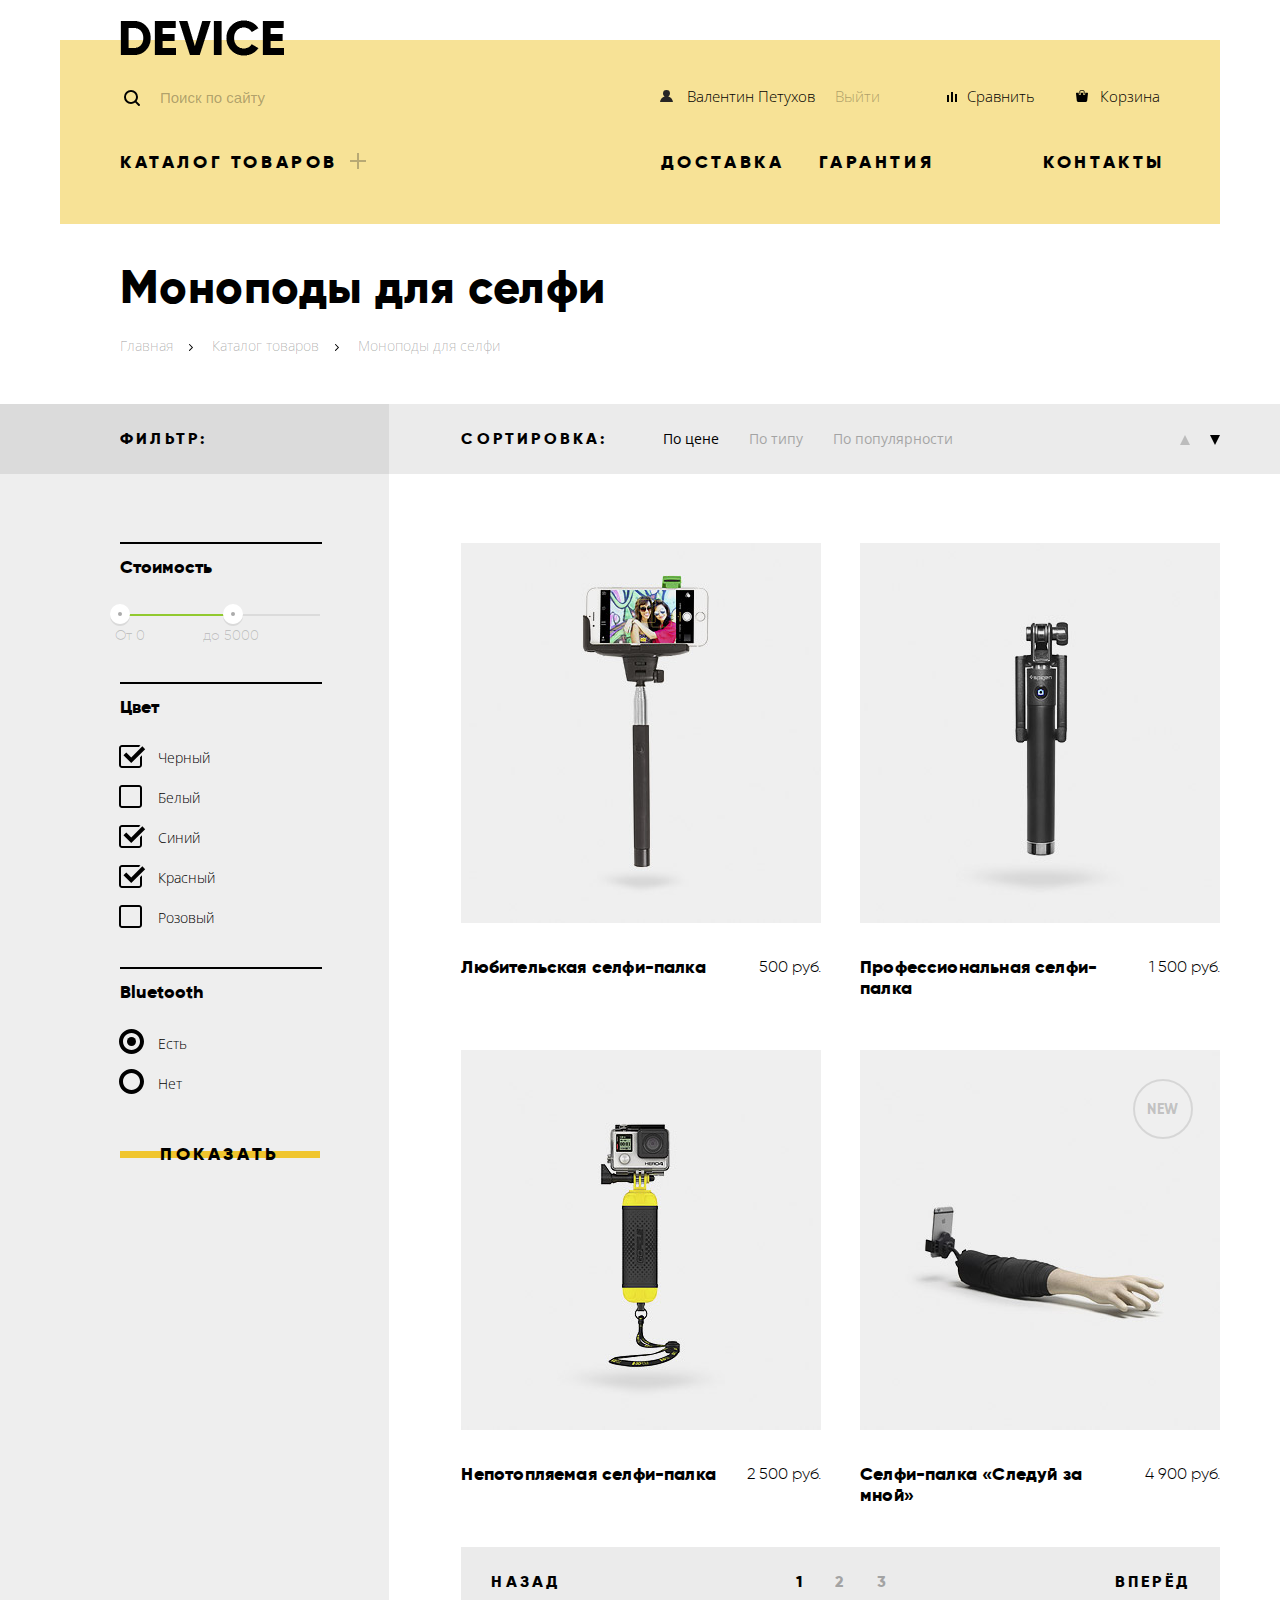
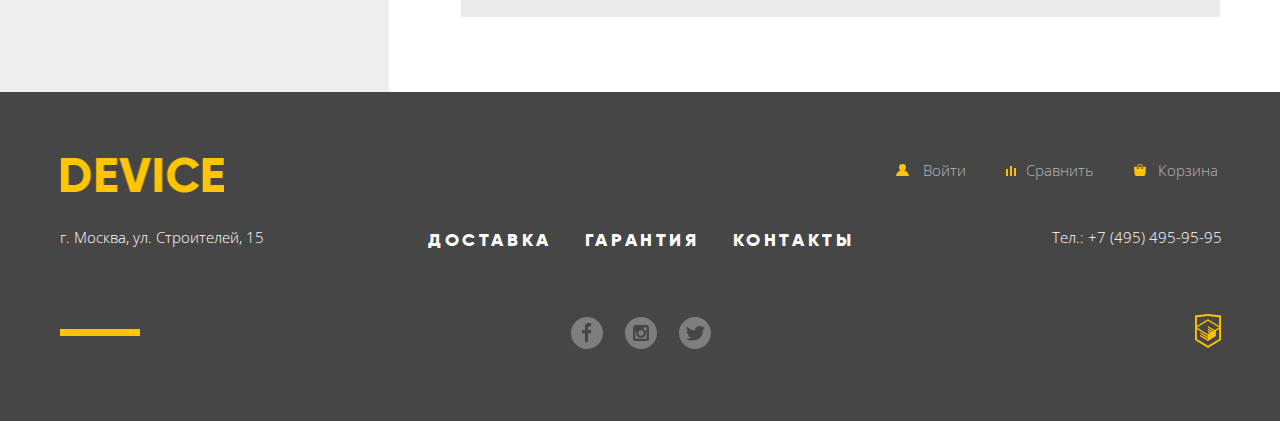
==== commit f45e3741: "Правки" ====
--- a/catalog.html
+++ b/catalog.html
@@ -5,7 +5,7 @@
 		<title>Моноподы для селфи</title>
 		<link href="https://fonts.googleapis.com/css?family=Open+Sans:300,400&amp;subset=cyrillic" rel="stylesheet">
 		<link rel="stylesheet" href="css/normalize.css">
-		<link rel="stylesheet" href="css/style.css">
+		<link rel="stylesheet" href="css/style.min.css">
 	</head>
 
 	<body>				
@@ -101,27 +101,27 @@
 
 								<ul>
 									<li>
-										<input class="visually-hidden filter-input filter-input-checkbox" id="checkbox-color-black" type="checkbox" name="black" checked>
+										<input class="visually-hidden" id="checkbox-color-black" type="checkbox" name="black" checked>
 										<label for="checkbox-color-black">Черный</label>
 									</li>
 
 									<li>
-										<input class="visually-hidden filter-input filter-input-checkbox" id="checkbox-color-white" type="checkbox" name="white">
+										<input class="visually-hidden" id="checkbox-color-white" type="checkbox" name="white">
 										<label for="checkbox-color-white">Белый</label>
 									</li>
 
 									<li>
-										<input class="visually-hidden filter-input filter-input-checkbox" id="checkbox-color-blue" type="checkbox" name="blue" checked>
+										<input class="visually-hidden" id="checkbox-color-blue" type="checkbox" name="blue" checked>
 										<label for="checkbox-color-blue">Синий</label>
 									</li>
 
 									<li>
-										<input class="visually-hidden filter-input filter-input-checkbox" id="checkbox-color-red" type="checkbox" name="red" checked>
+										<input class="visually-hidden" id="checkbox-color-red" type="checkbox" name="red" checked>
 										<label for="checkbox-color-red">Красный</label>
 									</li>
 
 									<li>
-										<input class="visually-hidden filter-input filter-input-checkbox" id="checkbox-color-pink" type="checkbox" name="pink">
+										<input class="visually-hidden" id="checkbox-color-pink" type="checkbox" name="pink">
 										<label for="checkbox-color-pink">Розовый</label>
 									</li>
 								</ul>
@@ -321,7 +321,7 @@
 			<div class="global-width">
 				<div class="main-footer-wrapper">
 					<div class="footer-item">
-						<img class="footer-logo" src="img/content/footer-logo.png" alt="Логотип магазина Device" width="164" height="36">
+						<a href="index.html"><img class="footer-logo" src="img/content/footer-logo.png" alt="Логотип магазина Device" width="164" height="36"></a>
 
 						<address class="footer-address">г. Москва, ул. Строителей, 15</address>
 					</div>
@@ -375,6 +375,6 @@
 			</div>
 		</footer>
 
-		<script src="js/modal.js"></script>
+		<script src="js/modal.min.js"></script>
 	</body>
 </html>--- a/css/style.min.css
+++ b/css/style.min.css
@@ -0,0 +1 @@
+.header-menu-dropdown,body{font-family:'Open Sans',sans-serif}.header-upper-part,body{display:-webkit-box;display:-ms-flexbox}.goods-categories-title,.goods-price,.services-btn{word-wrap:break-word}.btn,.catalog-section-name,.footer-services-list,.header-menu-item,.pagination-btn,.services-btn,.sticker-new::before{text-transform:uppercase}.footer-item:nth-of-type(2),.form-item,.hovered-item,.slider-item-features-item,.write-us-form,body{-webkit-box-orient:vertical;-webkit-box-direction:normal}@font-face{font-family:Gilroy;font-weight:800;font-style:normal;src:local('Gilroy'),url(../fonts/gilroyextrabold.woff) format('woff'),url(../fonts/gilroyextrabold.woff2) format('woff2')}@font-face{font-family:Gilroy;font-weight:100;font-style:normal;src:local('Gilroy'),url(../fonts/gilroylight.woff) format('woff'),url(../fonts/gilroylight.woff2) format('woff2')}body,html{height:100%}*,::after,::before{-webkit-box-sizing:inherit;box-sizing:inherit}html{-webkit-box-sizing:border-box;box-sizing:border-box}body{font-size:15px;font-weight:100;line-height:30px;display:flex;flex-direction:column;min-width:1200px;color:#000;background-color:#fff;-ms-flex-direction:column}.main-content{-webkit-box-flex:1;-ms-flex:1 0 auto;flex:1 0 auto}.main-footer{-webkit-box-flex:0;-ms-flex:0 0 auto;flex:0 0 auto}img{max-width:100%;height:auto}a{text-decoration:none;color:inherit}.visually-hidden{position:absolute;overflow:hidden;clip:rect(0 0 0 0);width:1px;height:1px;margin:-1px;padding:0;border:0}.global-width{width:1200px;margin:auto;padding:0 20px}.heading-wrapper{width:1200px;margin:0 auto 40px;padding:0 80px}.main-header-wrapper{line-height:36px;position:relative;margin-top:40px;margin-bottom:60px;padding:0 60px 165px;background-color:#f7e296}.site-searching-btn,.site-searching-field{background-color:transparent;line-height:36px}.inner-page-header{margin-bottom:48px;padding-bottom:50px}.header-logo{margin-top:-20px;margin-bottom:10px}.header-upper-part{display:flex;margin-bottom:32px}.footer-services-list a:hover,.header-menu-dropdown a:hover,.logo:hover,a .footer-logo:hover{opacity:.6}.footer-services-list a:active,.header-menu-dropdown a:active,.header-user-navigation .log-out,.logo:active,a .footer-logo:active{opacity:.3}.site-searching-form{display:-webkit-box;display:-ms-flexbox;display:flex;-ms-flex-preferred-size:50%;flex-basis:50%}.site-searching-field{width:356px;padding-left:40px;border:none;border-bottom:2px solid transparent;background-image:url(../img/i/search.svg);background-repeat:no-repeat;background-position:4px 50%}.site-searching-field::-webkit-input-placeholder{color:rgba(0,0,0,.3)}.site-searching-field:-ms-input-placeholder{color:rgba(0,0,0,.3)}.site-searching-field::placeholder{color:rgba(0,0,0,.3)}.site-searching-field:hover::-webkit-input-placeholder{color:rgba(0,0,0,.6)}.site-searching-field:hover:-ms-input-placeholder{color:rgba(0,0,0,.6)}.site-searching-field:hover::placeholder{color:rgba(0,0,0,.6)}.site-searching-field:focus{border-bottom-color:#000;outline:0}.site-searching-field:focus::-webkit-input-placeholder{color:rgba(0,0,0,1)}.site-searching-field:focus:-ms-input-placeholder{color:rgba(0,0,0,1)}.site-searching-field:focus::placeholder{color:rgba(0,0,0,1)}.site-searching-btn{visibility:hidden;color:#000;border:2px solid #000;outline:0}.site-searching-field:focus+.site-searching-btn{visibility:visible}.site-searching-btn:focus,.site-searching-btn:hover{color:#fff;background-color:#000}.site-searching-btn:active{color:rgba(255,255,255,.3)}.header-user-navigation{display:-webkit-box;display:-ms-flexbox;display:flex;width:100%;margin:0;padding:0 0 0 20px;list-style:none;-ms-flex-preferred-size:50%;flex-basis:50%;-ms-flex-wrap:wrap;flex-wrap:wrap}.header-user-navigation li:nth-last-of-type(1){margin-left:41px}.header-user-navigation li:nth-last-of-type(2){margin-left:auto}.log-in::before,.user-profile::before{margin-right:14px;content:url(../img/i/user.svg)}.log-out{margin-left:20px}.compare::before{margin-right:10px;content:url(../img/i/compare.svg)}.basket::before{margin-right:12px;content:url(../img/i/cart.svg)}.header-user-navigation a:hover{color:rgba(0,0,0,.6)}.header-user-navigation a:active{color:rgba(0,0,0,.3)}.header-user-navigation a:hover::before{opacity:.8}.header-user-navigation a:active::before{opacity:.3}.header-menu{font-family:Gilroy,Arial,sans-serif;font-size:18px;font-weight:800;line-height:1.2;display:-webkit-box;display:-ms-flexbox;display:flex;margin:0;padding:0;list-style:none;-ms-flex-wrap:wrap;flex-wrap:wrap}.header-menu-item{letter-spacing:.2em}.header-menu-item:hover{color:rgba(0,0,0,.6)}.header-menu-item:active{color:rgba(0,0,0,.3)}.white-stripe::before{position:absolute;top:-42px;display:block;width:100px;height:7px;content:'';background-color:#fff}.catalog-btn{position:relative;padding-right:28px}.catalog-btn::after,.catalog-btn::before{position:absolute;top:40%;right:0;width:16px;height:2px;content:'';background-color:rgba(184,169,116,1)}.catalog-btn::after{-webkit-transform:rotate(90deg);-ms-transform:rotate(90deg);transform:rotate(90deg)}.catalog-btn:hover::after,.catalog-btn:hover::before{background-color:rgba(184,169,116,1)}.header-menu-dropdown{font-size:15px;font-weight:100;line-height:36px;position:absolute;z-index:1;right:0;left:0;display:-webkit-box;display:-ms-flexbox;display:flex;visibility:hidden;padding-top:23px;padding-bottom:35px;padding-left:60px;-webkit-transition:.5s;-o-transition:.5s;transition:.5s;letter-spacing:.01em;opacity:0;background-color:#f7e296}.page-title,.slider-num{font-family:Gilroy,Arial,sans-serif}.btn,.page-title,.slider-num{font-weight:800}.slider,.slider-list{position:relative}.breadcrumbs,.header-menu-dropdown ul,.slider-controls,.slider-list{padding:0;list-style:none}.header-menu li:hover>.header-menu-dropdown{visibility:visible;-webkit-transition:.5s;-o-transition:.5s;transition:.5s;opacity:1}.header-menu-dropdown:hover{visibility:visible}.header-menu-dropdown ul{margin:0 60px 0 0;max-width:200px}.header-menu>li:nth-last-of-type(1){margin-right:-5px;margin-left:109px}.header-menu>li:nth-last-of-type(2){margin-left:35px}.header-menu>li:nth-last-of-type(3){margin-left:auto}.page-title{font-size:47px;margin:0 0 26px;letter-spacing:.01em}.breadcrumbs{font-size:14px;line-height:36px;display:-webkit-box;display:-ms-flexbox;display:flex;margin:0;color:#000;-ms-flex-wrap:wrap;flex-wrap:wrap}.breadcrumbs li:nth-of-type(n+2){margin-left:16px}.breadcrumbs li:nth-of-type(n+2)::before{margin-right:19px;content:url(../img/i/nav-arrow.svg)}.breadcrumbs a,.breadcrumbs-current{color:rgba(0,0,0,.3)}.breadcrumbs a:hover{color:rgba(0,0,0,.6)}.breadcrumbs a:active{color:rgba(0,0,0,.1)}.recomendation{margin-bottom:35px}.slider-radio{visibility:hidden}.slider-list{min-height:550px;margin:-195px 0 0}.slider-item{font-size:0;display:none;width:100%}.slider-controls{position:absolute;top:147px;right:85px;display:-webkit-box;display:-ms-flexbox;display:flex;margin:0}.slider-controls li{margin-right:20px}.slider-controls li:last-of-type{margin-right:0}.slide-btn{cursor:pointer}.slide-btn::before{display:inline-block;width:12px;height:12px;content:'';background-image:url(../img/i/slider-button-empty.svg);background-repeat:no-repeat;background-size:100%}.goods-categories-item a::after,.goods-categories-item a::before{height:160px;content:'';width:160px}#slide1:checked~.slider-controls .slide1-btn::before,#slide2:checked~.slider-controls .slide2-btn::before,#slide3:checked~.slider-controls .slide3-btn::before{background-image:url(../img/i/slider-button.svg)}#slide1:checked~.slider-list .slide1,#slide2:checked~.slider-list .slide2,#slide3:checked~.slider-list .slide3{display:block}.slider-item-section{display:inline-block;width:50%;vertical-align:top}.slider-item-section:last-child{position:relative;padding:0 20px}.slide1-img{margin-top:-6px;margin-left:90px}.slide2-img{margin-top:6px;margin-left:120px}.slide3-img{margin-top:60px;margin-left:32px}.slider-num{font-size:179.2px;line-height:179.2px;position:absolute;top:-20px;right:48px;color:#fff}.btn,.feature-value,.slider-item-slogan{font-family:Gilroy,Arial,sans-serif;line-height:1.2}.btn,.btn span{position:relative}.slider-item-slogan{font-size:47px;font-weight:800;position:relative;margin-top:73px;margin-bottom:20px;letter-spacing:.01em}.slider-description{font-size:15px;margin-bottom:40px;letter-spacing:.01em;color:#464646}.btn:active,.goods-categories-item:active h3{color:rgba(0,0,0,.3)}.slide1 .slider-description{padding-right:55px}.btn{font-size:18px;display:inline-block;padding:12px 44px;letter-spacing:.2em;border:none;outline:0;background-color:transparent}.btn span{z-index:1}.btn::before{position:absolute;top:19px;right:0;bottom:19px;left:0;content:' ';-webkit-transition:all .5s;-o-transition:all .5s;transition:all .5s;background-color:#f0c52e}.btn:focus::before,.btn:hover::before{top:0;bottom:0;-webkit-transition:all .5s;-o-transition:all .5s;transition:all .5s}.more-information-btn{width:220px;margin-bottom:50px}.slider-item-features{display:-webkit-box;display:-ms-flexbox;display:flex;margin:0;padding:0;list-style:none;-ms-flex-wrap:wrap;flex-wrap:wrap}.slider-item-features-item{display:-webkit-box;display:-ms-flexbox;display:flex;flex-direction:column;margin-right:80px;letter-spacing:.01em;-ms-flex-direction:column}.slide3 .slider-item-features-item{margin-right:45px}.slider-item-features-item:last-child{margin-right:0}.feature-value{font-size:36px;margin-bottom:10px}.feature-name{font-size:13px;line-height:20px}.goods-categories-list,.services-btn{font-family:Gilroy,Arial,sans-serif;line-height:1.2;font-weight:800}.goods-categories-list{display:-webkit-box;display:-ms-flexbox;display:flex;margin:0;padding:0;list-style:none;-ms-flex-wrap:wrap;flex-wrap:wrap;-webkit-box-pack:justify;-ms-flex-pack:justify;justify-content:space-between}.goods-categories{margin-bottom:170px}.goods-categories-item{position:relative;width:160px;letter-spacing:.05em}.goods-categories-item a{display:block}.goods-categories-item:nth-child(1) a::before{background-image:url(../img/i/popular-1.svg)}.goods-categories-item:nth-child(2) a::before{background-image:url(../img/i/popular-2.svg)}.goods-categories-item:nth-child(3) a::before{background-image:url(../img/i/popular-3.svg)}.goods-categories-item:nth-child(4) a::before{background-image:url(../img/i/popular-4.svg)}.goods-categories-item:nth-child(5) a::before{background-image:url(../img/i/popular-5.svg)}.goods-categories-item:nth-child(6) a::before{background-image:url(../img/i/popular-6.svg)}.goods-categories-item a::before{display:block;margin-bottom:34px;cursor:pointer;background-color:rgba(240,197,46,.5);background-repeat:no-repeat;background-position:50% 50%}.logotypes-list,.service-tabs-wrapper{display:-webkit-box;display:-ms-flexbox}.goods-categories-item:nth-child(2) a::before{background-position:50% 100%}.goods-categories-item:hover a::before{background-color:rgba(240,197,46,1)}.goods-categories-item a::after{position:absolute;z-index:1;top:0;left:0;visibility:hidden;background-color:rgba(240,197,46,.7)}.goods-categories-item:active a::after{visibility:visible}.hovered-item,.services-radio{visibility:hidden}.service-tabs{position:relative;min-height:290px;margin-bottom:90px;background-color:#e5e5e5}.service-tabs-wrapper{display:flex;padding-top:50px;padding-bottom:50px}.service-tabs-item{margin-top:-70px}.services-description{color:#464646}.services-btn-list,.services-list{margin:0;padding:0;list-style:none}.services-btn-list{position:relative;width:285px;margin-top:-80px;margin-left:-23px;padding-top:80px;padding-bottom:70px;border-right:7px solid #000}.services-btn-item{margin-bottom:24px}.services-btn-item:last-of-type{margin-bottom:0}.services-btn{font-size:18px;position:relative;display:block;width:160px;min-height:40px;-webkit-transition:.5s;-o-transition:.5s;transition:.5s;letter-spacing:.2em;border:none;background:0 0}.services-btn span{line-height:40px;position:relative;z-index:1}.about-us h2,.contacts h2,.service-title{font-family:Gilroy,Arial,sans-serif;font-size:47px;line-height:1.2}.services-btn::before{position:absolute;top:17px;right:0;bottom:17px;left:0;content:' ';-webkit-transition:all .5s;-o-transition:all .5s;transition:all .5s;background-color:#f0c52e}.services-btn:hover::before{top:0;bottom:0;-webkit-transition:all .5s;-o-transition:all .5s;transition:all .5s}.delivery-btn{padding-left:20px}.guarantee-btn{padding-left:25px}.credit-btn{padding-left:38px}#credit:checked~.service-tabs-item .credit-btn,#delivery:checked~.service-tabs-item .delivery-btn,#guarantee:checked~.service-tabs-item .guarantee-btn{width:100%;color:#f7e184}#credit:checked~.service-tabs-item .credit-btn::before,#delivery:checked~.service-tabs-item .delivery-btn::before,#guarantee:checked~.service-tabs-item .guarantee-btn::before{top:0;bottom:0;background-color:#000}.services-btn:focus{color:#f7e184;outline:0}.services-list{position:relative;width:876px;padding-left:115px}.service-title{font-weight:800;margin:-10px 0 25px;letter-spacing:.02em}.services-item{display:none;padding-right:300px}#credit:checked~.service-tabs-item .services-credit,#delivery:checked~.service-tabs-item .services-delivering,#guarantee:checked~.service-tabs-item .services-guarantee{display:block;opacity:1}.services-delivering::after{position:absolute;top:5px;right:65px;content:url(../img/i/delivery.svg)}.services-guarantee::after{position:absolute;top:-20px;right:45px;content:url(../img/i/warranty.svg)}.services-credit::after{position:absolute;top:-20px;right:70px;content:url(../img/i/credit.svg)}.about-us h2,.contacts h2{font-weight:800;letter-spacing:.01em}.catalog-section-name,.fellows{font-size:16px;font-family:Gilroy,Arial,sans-serif;font-weight:800}.logotypes-list{display:flex;margin:0 0 94px;padding:0;list-style:none;-webkit-box-pack:justify;-ms-flex-pack:justify;justify-content:space-between}.logotypes-item img{opacity:.2}.logotypes-item img:hover{opacity:1}.information-section-wrapper{display:-webkit-box;display:-ms-flexbox;display:flex;margin-bottom:80px}.information-section-wrapper h2::before{position:absolute;top:-10px;display:block;width:80px;height:7px;content:'';background-color:#000}.filters-heading-wrapper::before,.filters::before{top:0;right:100%;left:-1000%;content:'';bottom:0}.about-us,.contacts{position:relative;width:50%}.about-us{padding-right:100px}.information-section-description p:nth-of-type(n+2){margin-top:30px}.about-us-description{margin-bottom:65px}.fellows{line-height:40px;margin:0 0 52px;padding:0;list-style:none}.fellows li::before{display:inline-block;width:8px;height:8px;margin-right:30px;content:'';border:2px solid #e5e5e5;border-radius:50%}.about-us-btn{padding-right:22px;padding-left:22px}.contacts{padding-left:20px}.contacts-description{margin-bottom:38px}.map-btn{width:560px;height:222px;margin-bottom:67px;padding:0;cursor:pointer;border:none}.write-us-btn{padding-right:34px;padding-left:34px}.catalog-wrapper{overflow:hidden}.catalog-wrapper-container{display:-webkit-box;display:-ms-flexbox;display:flex}.filters{position:relative;width:330px;padding-left:60px;background-color:#eee}.filters::before{position:absolute;background-color:#eee}.catalog-section-name{line-height:70px;margin:0;letter-spacing:.2em}.filters-heading-wrapper{position:relative;margin-bottom:83px;background-color:#dbdbdb}.filters-heading-wrapper::before{position:absolute;background-color:#dbdbdb}.filters-form{padding-right:67px}.filters-form fieldset{margin:0;padding:0;border:none}.filters-form legend{font-family:Gilroy,Arial,sans-serif;font-size:18px;font-weight:800;line-height:1.2;position:relative;width:100%;padding-top:13px;border-top:2px solid #000}.filters-form .filters-cost-field{min-height:90px;margin-top:-15px;margin-bottom:50px}.filters-cost-field legend{margin-bottom:36px}.filters-form .filters-color-field{margin-bottom:44px}.filters-color-field legend{margin-bottom:20px}.filters-color-field label{position:relative;padding-left:38px}.filters-color-field label::before{position:absolute;top:-5px;left:-1px;content:url(../img/i/checkbox-off.svg)}.filters-color-field input:checked+label::before{content:url(../img/i/checkbox-on.svg)}.filters-form .filters-bluetooth-field{margin-top:-15px;margin-bottom:28px}.filters-bluetooth-field legend{margin-bottom:20px}.filters-bluetooth-field label{position:relative;padding-left:38px}.filters-bluetooth-field label::before{position:absolute;top:-5px;left:-1px;content:url(../img/i/radio-off.svg)}.filters-bluetooth-field label:hover::before,.filters-color-field label:hover::before{opacity:.6}.filters-bluetooth-field input:checked+label::before{content:url(../img/i/radio-on.svg)}.filters-form ul{font-size:14px;line-height:40px;margin:0;padding:0;list-style:none}.filters-btn{padding-right:40px;padding-left:40px}.range{position:relative;width:200px;height:2px;background-color:#dbdbdb}.range-button{position:absolute;top:-10px;height:22px;cursor:pointer;background-image:url(../img/i/filter-button.svg);background-repeat:no-repeat}.range-a::after,.range-b::after{font-weight:100;line-height:22.27px;top:20px;position:absolute;font-size:14px;color:rgba(0,0,0,.2);font-family:Gilroy,Arial,sans-serif}.range-button:active{-webkit-transform:scale(1.08);-ms-transform:scale(1.08);transform:scale(1.08)}.range-a{left:-10px;width:50px}.range-b{left:103px;width:70px}.range-a::after{left:5px;content:'От 0'}.range-b::after{left:-20px;content:'до 5000'}.goods-sorting::before,.green-stripe{content:''}.green-stripe{position:absolute;display:block;width:110px;height:2px;background-color:#91c92f}.goods{-webkit-box-flex:1;-ms-flex-positive:1;flex-grow:1;width:832px;padding-left:72px}.goods-sorting{position:relative;display:-webkit-box;display:-ms-flexbox;display:flex;margin-bottom:69px;background-color:#ebebeb;-ms-flex-wrap:wrap;flex-wrap:wrap;-webkit-box-align:stretch;-ms-flex-align:stretch;align-items:stretch}.goods-sorting form,.word-sorter-list{display:-webkit-box;display:-ms-flexbox}.goods-sorting::before{position:absolute;top:0;right:-1000%;bottom:0;left:-72px;background-color:#ebebeb}.goods-sorting ul{margin:0;padding:0;list-style:none}.goods-sorting .catalog-section-name{position:relative;margin-right:55px}.goods-sorting form{position:relative;display:flex;-ms-flex-wrap:wrap;flex-wrap:wrap;-webkit-box-flex:1;-ms-flex-positive:1;flex-grow:1;-webkit-box-pack:justify;-ms-flex-pack:justify;justify-content:space-between;-webkit-box-align:center;-ms-flex-align:center;align-items:center}.word-sorter-list{font-size:14px;font-weight:400;line-height:18px;display:flex}.goods-list,.triangle-sorter-list{display:-webkit-box;display:-ms-flexbox}.word-sorter-item:nth-of-type(n+2){margin-left:30px}.word-sorter-list label{opacity:.3}.word-sorter-list label:hover{opacity:.6}.word-sorter-list :checked+label{opacity:1}.triangle-sorter-list{display:flex;-ms-flex-wrap:wrap;flex-wrap:wrap}.sorting-triangle{display:inline-block;opacity:.2;border:10px solid #000;border-right-width:5px;border-right-color:transparent;border-left-width:5px;border-left-color:transparent}.triangle-sorter-item:last-of-type{margin-left:20px}.triangle-sorter-item:first-of-type .sorting-triangle{border-top-width:0}.triangle-sorter-item:last-of-type .sorting-triangle{border-bottom-width:0}.sorting-triangle:hover{opacity:.4}.sorting-triangle:active,.triangle-sorter-item :checked+label{opacity:1}.goods-list{display:flex;margin:0;padding:0;list-style:none;-ms-flex-wrap:wrap;flex-wrap:wrap}.goods-info,.hovered-item{display:-webkit-box;display:-ms-flexbox}.goods-item{margin-bottom:50px}.goods-item:nth-of-type(2n){margin-left:auto}.goods-img{position:relative;margin-bottom:25px}.sticker-new::before{font-family:Gilroy,Arial,sans-serif;font-size:14px;font-weight:800;line-height:14px;position:absolute;top:29px;right:27px;width:60px;height:60px;padding:22px 0;content:'New';text-align:center;letter-spacing:.05em;color:rgba(0,0,0,.2);border:2px solid rgba(0,0,0,.1);border-radius:50%}.hovered-item{position:absolute;top:0;display:flex;flex-direction:column;width:360px;height:380px;background-color:rgba(238,238,238,.7);-ms-flex-direction:column;-webkit-box-align:center;-ms-flex-align:center;align-items:center;-webkit-box-pack:center;-ms-flex-pack:center;justify-content:center}.add-to-basket{width:200px;margin-top:40px;padding-right:0;padding-left:0}.add-to-basket::before{-webkit-transition:none;-o-transition:none;transition:none}.goods-img:hover .hovered-item{visibility:visible}.add-to-compare{font-size:13px;line-height:36px;opacity:.5;border:none;outline:0;background:0 0}.add-to-compare:focus,.add-to-compare:hover{opacity:1}.add-to-compare:active{opacity:.2}.goods-info{font-family:Gilroy,Arial,sans-serif;display:flex;-webkit-box-pack:justify;-ms-flex-pack:justify;justify-content:space-between}.goods-navigation,.pagination-list{display:-webkit-box;display:-ms-flexbox}.goods-title{font-size:18px;font-weight:800;line-height:1.2;max-width:260px;margin:0;letter-spacing:.01em}.goods-navigation,.goods-price{font-size:16px;line-height:1.2}.goods-price{font-weight:100;max-width:80px}.footer-services-list,.goods-navigation,.modal-write-us{font-family:Gilroy,Arial,sans-serif;font-weight:800}.goods-navigation{display:flex;margin-top:-10px;margin-bottom:75px;letter-spacing:.2em;background-color:#ebebeb;-ms-flex-wrap:wrap;flex-wrap:wrap;-webkit-box-pack:justify;-ms-flex-pack:justify;justify-content:space-between}.pagination-btn{line-height:70px;padding-right:30px;padding-left:30px}.next-page:hover,.prev-page:hover{background-color:#d9d9d9}.next-page:active,.prev-page:active{opacity:.3;background-color:#d9d9d9}.pagination-list{display:flex;margin:0 0 0 10px;padding:0;list-style:none;-ms-flex-wrap:wrap;flex-wrap:wrap;-webkit-box-align:center;-ms-flex-align:center;align-items:center}.pagination-item:not(.pagination-item-current){opacity:.3}.pagination-item:not(.pagination-item-current):hover{opacity:.6}.pagination-item:not(.pagination-item-current):active{opacity:1}.pagination-item:nth-of-type(n+2){margin-left:30px}.pagination-item-current{cursor:default;opacity:1}.main-footer{color:#fff;background-color:#464646}.main-footer-wrapper{display:-webkit-box;display:-ms-flexbox;display:flex;padding-top:65px;padding-bottom:57px}.footer-logo{margin-bottom:20px}.footer-address{font-style:normal}.footer-address::after{position:absolute;display:block;width:80px;height:7px;margin-top:77px;content:'';background-color:#ffc600}.footer-item:nth-of-type(1){width:300px;margin-right:68px}.footer-item:nth-of-type(2){display:-webkit-box;display:-ms-flexbox;display:flex;flex-direction:column;margin-top:73px;margin-right:42px;-ms-flex-direction:column;-webkit-box-align:center;-ms-flex-align:center;align-items:center}.footer-services-list{font-size:18px;line-height:1.2;display:-webkit-box;display:-ms-flexbox;display:flex;margin:0 0 65px;padding:0;list-style:none;letter-spacing:.2em;-ms-flex-wrap:wrap;flex-wrap:wrap}.footer-services-item{margin-right:33px}.footer-services-item:last-child{margin-right:0}.social-icons-list{font-size:0;margin:0;padding:0;list-style:none}.social-icons-item{display:inline-block}.social-icons-item:nth-of-type(n+2){margin-left:22px}.social-icon{display:block;width:32px;height:32px;opacity:.3}.modal-map,.modal-write-us{position:fixed;z-index:10;right:0;width:960px;top:0;left:0}.social-icon:hover{opacity:.6}.social-icon:active{opacity:.1}.fb-icon{background-image:url(../img/i/fb.svg)}.inst-icon{background-image:url(../img/i/inst.svg)}.tw-icon{background-image:url(../img/i/twitter.svg)}.footer-user-navigation{display:-webkit-box;display:-ms-flexbox;display:flex;margin:-2px 0 37px;padding:0;list-style:none;-ms-flex-wrap:wrap;flex-wrap:wrap}.footer-user-navigation li{margin-right:40px}.log-in-footer::before{margin-right:14px;content:url(../img/i/user-footer.svg)}.compare-footer::before{margin-right:10px;content:url(../img/i/compare-footer.svg)}.basket-footer::before{margin-right:12px;content:url(../img/i/cart-footer.svg)}.footer-user-navigation li:last-child{margin-right:0}.footer-user-navigation a{color:rgba(255,255,255,.6)}.footer-user-navigation a:hover{color:rgba(255,255,255,1)}.footer-user-navigation a:active{color:rgba(255,255,255,.3)}.footer-user-navigation a::before{opacity:1}.footer-user-navigation a:hover::before{opacity:.6}.footer-user-navigation a:active::before{opacity:.3}.footer-phone-number{margin-right:-4px;margin-bottom:62px;text-align:right}.footer-phone-number a{opacity:1}.footer-phone-number a:hover{opacity:.7}.footer-phone-number a:active{opacity:.3}.academy-logo-container{margin-right:-3px;text-align:right}.academy-logo:hover{opacity:.6}.academy-logo:active{opacity:.3}.modal-write-us{font-size:18px;line-height:18px;display:none;min-height:553px;margin:50px auto;padding:99px 100px 90px;background-color:#fff;-webkit-box-shadow:30px 0 50px -30px #000,-30px 0 50px -30px #000,0 20px 50px -30px #000;box-shadow:30px 0 50px -30px #000,-30px 0 50px -30px #000,0 20px 50px -30px #000}.form-row:first-of-type,.write-us-form{display:-webkit-box;display:-ms-flexbox}.write-us-form{display:flex;flex-direction:column;-ms-flex-direction:column}.write-us-form label{margin-right:auto;margin-bottom:13px}.form-row:first-of-type{display:flex;margin-bottom:39px;-webkit-box-pack:justify;-ms-flex-pack:justify;justify-content:space-between}.form-row:nth-of-type(2){margin-bottom:35px}.form-row:first-of-type .form-item:first-of-type{margin-right:40px}.form-item{display:-webkit-box;display:-ms-flexbox;display:flex;flex-direction:column;-ms-flex-direction:column;-webkit-box-flex:1;-ms-flex-positive:1;flex-grow:1}.modal-write-us input[type=email],.modal-write-us input[type=text]{padding:13px 16px}.modal-write-us textarea{max-width:100%;height:156px;padding:17px 22px}.modal-write-us input,.modal-write-us textarea{font-size:14px;line-height:18px;border:3px solid transparent;background-color:#f2f2f2}.modal-write-us input::-webkit-input-placeholder,.modal-write-us textarea::-webkit-input-placeholder{color:rgba(0,0,0,.4)}.modal-write-us input:-ms-input-placeholder,.modal-write-us textarea:-ms-input-placeholder{color:rgba(0,0,0,.4)}.modal-write-us input::placeholder,.modal-write-us textarea::placeholder{color:rgba(0,0,0,.4)}.modal-write-us input:hover,.modal-write-us textarea:hover{background-color:#eaeaea}.modal-write-us input:focus,.modal-write-us textarea:focus{border:3px solid #f7e296;outline:0;background-color:transparent}.modal-write-us input:invalid:not(:focus):not(:placeholder-shown),.modal-write-us textarea:invalid:not(:focus):not(:placeholder-shown){background-color:#f6dada}.modal-map{display:none;height:559px;margin:50px auto;-webkit-box-shadow:30px 0 50px -30px #000,-30px 0 50px -30px #000,0 20px 50px -30px #000;box-shadow:30px 0 50px -30px #000,-30px 0 50px -30px #000,0 20px 50px -30px #000}.map-img{position:absolute;top:0;left:0}.modal-real-map{position:absolute;z-index:1;border:0}.modal-close{position:absolute;z-index:2;top:22px;right:22px;width:55px;height:55px;margin:0;padding:0;cursor:pointer;opacity:.5;border:none;background-color:transparent;background-image:url(../img/i/modal-close.svg);background-repeat:no-repeat;background-position:0 0}.modal-close:hover{opacity:1}.modal-close:active{opacity:.3;outline:0}.modal-show{display:block}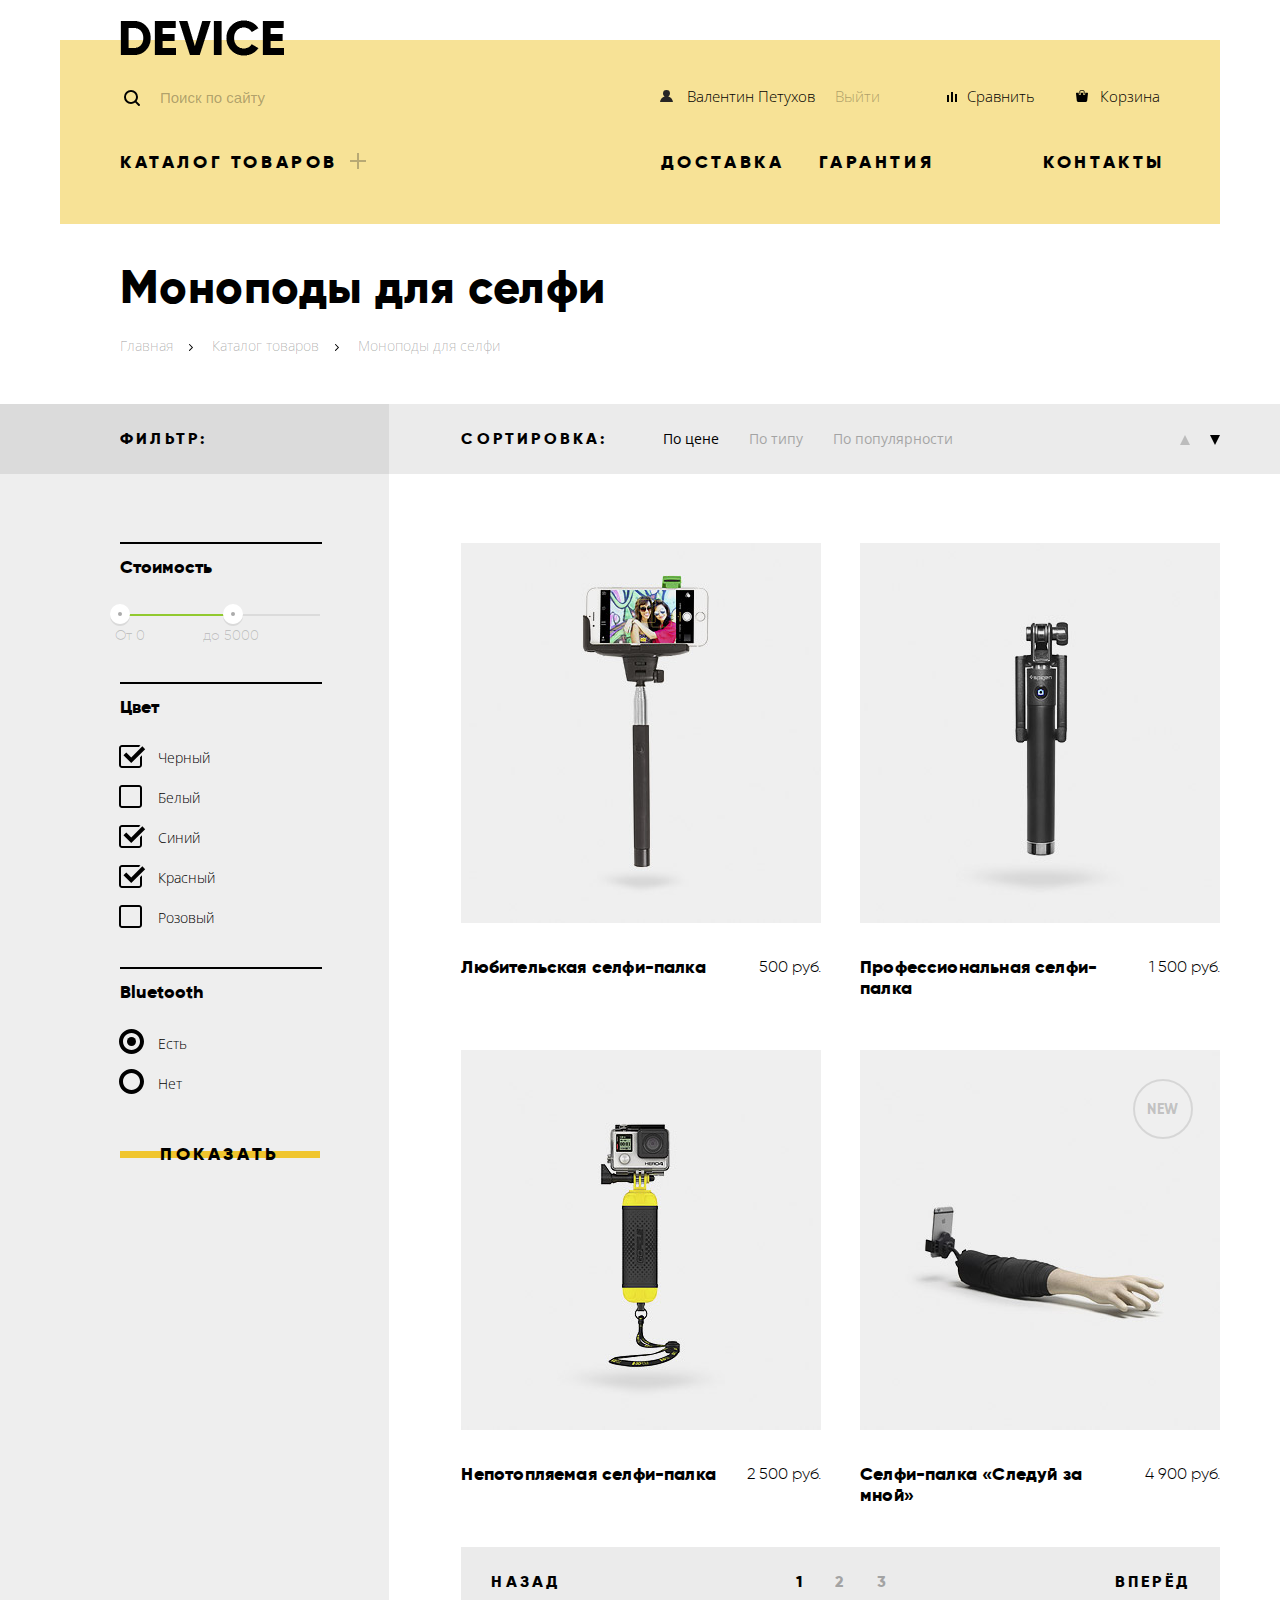
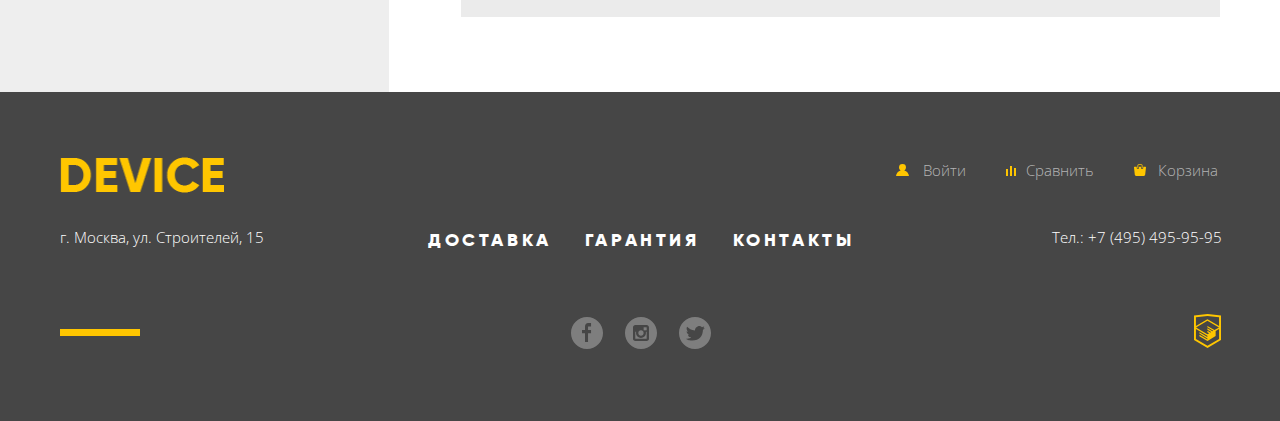
==== commit 876de418: "Финальная проверка #1" ====
--- a/catalog.html
+++ b/catalog.html
@@ -368,7 +368,7 @@
 						</div>
 
 						<div class="academy-logo-container">
-							<a class="academy-logo" href="https://htmlacademy.ru/intensive/htmlcss" target="_blank"><img src="img/content/logo-html.svg" alt="Логотип &#34;HTML Academy&#34;"></a>
+							<a class="academy-logo" href="https://htmlacademy.ru/intensive/htmlcss" target="_blank"><img src="img/content/logo-html.svg" alt="Логотип &#34;HTML Academy&#34;" width="27" height="35"></a>
 						</div>
 					</div>
 				</div>					
--- a/css/style.min.css
+++ b/css/style.min.css
@@ -1 +1 @@
-.header-menu-dropdown,body{font-family:'Open Sans',sans-serif}.header-upper-part,body{display:-webkit-box;display:-ms-flexbox}.goods-categories-title,.goods-price,.services-btn{word-wrap:break-word}.btn,.catalog-section-name,.footer-services-list,.header-menu-item,.pagination-btn,.services-btn,.sticker-new::before{text-transform:uppercase}.footer-item:nth-of-type(2),.form-item,.hovered-item,.slider-item-features-item,.write-us-form,body{-webkit-box-orient:vertical;-webkit-box-direction:normal}@font-face{font-family:Gilroy;font-weight:800;font-style:normal;src:local('Gilroy'),url(../fonts/gilroyextrabold.woff) format('woff'),url(../fonts/gilroyextrabold.woff2) format('woff2')}@font-face{font-family:Gilroy;font-weight:100;font-style:normal;src:local('Gilroy'),url(../fonts/gilroylight.woff) format('woff'),url(../fonts/gilroylight.woff2) format('woff2')}body,html{height:100%}*,::after,::before{-webkit-box-sizing:inherit;box-sizing:inherit}html{-webkit-box-sizing:border-box;box-sizing:border-box}body{font-size:15px;font-weight:100;line-height:30px;display:flex;flex-direction:column;min-width:1200px;color:#000;background-color:#fff;-ms-flex-direction:column}.main-content{-webkit-box-flex:1;-ms-flex:1 0 auto;flex:1 0 auto}.main-footer{-webkit-box-flex:0;-ms-flex:0 0 auto;flex:0 0 auto}img{max-width:100%;height:auto}a{text-decoration:none;color:inherit}.visually-hidden{position:absolute;overflow:hidden;clip:rect(0 0 0 0);width:1px;height:1px;margin:-1px;padding:0;border:0}.global-width{width:1200px;margin:auto;padding:0 20px}.heading-wrapper{width:1200px;margin:0 auto 40px;padding:0 80px}.main-header-wrapper{line-height:36px;position:relative;margin-top:40px;margin-bottom:60px;padding:0 60px 165px;background-color:#f7e296}.site-searching-btn,.site-searching-field{background-color:transparent;line-height:36px}.inner-page-header{margin-bottom:48px;padding-bottom:50px}.header-logo{margin-top:-20px;margin-bottom:10px}.header-upper-part{display:flex;margin-bottom:32px}.footer-services-list a:hover,.header-menu-dropdown a:hover,.logo:hover,a .footer-logo:hover{opacity:.6}.footer-services-list a:active,.header-menu-dropdown a:active,.header-user-navigation .log-out,.logo:active,a .footer-logo:active{opacity:.3}.site-searching-form{display:-webkit-box;display:-ms-flexbox;display:flex;-ms-flex-preferred-size:50%;flex-basis:50%}.site-searching-field{width:356px;padding-left:40px;border:none;border-bottom:2px solid transparent;background-image:url(../img/i/search.svg);background-repeat:no-repeat;background-position:4px 50%}.site-searching-field::-webkit-input-placeholder{color:rgba(0,0,0,.3)}.site-searching-field:-ms-input-placeholder{color:rgba(0,0,0,.3)}.site-searching-field::placeholder{color:rgba(0,0,0,.3)}.site-searching-field:hover::-webkit-input-placeholder{color:rgba(0,0,0,.6)}.site-searching-field:hover:-ms-input-placeholder{color:rgba(0,0,0,.6)}.site-searching-field:hover::placeholder{color:rgba(0,0,0,.6)}.site-searching-field:focus{border-bottom-color:#000;outline:0}.site-searching-field:focus::-webkit-input-placeholder{color:rgba(0,0,0,1)}.site-searching-field:focus:-ms-input-placeholder{color:rgba(0,0,0,1)}.site-searching-field:focus::placeholder{color:rgba(0,0,0,1)}.site-searching-btn{visibility:hidden;color:#000;border:2px solid #000;outline:0}.site-searching-field:focus+.site-searching-btn{visibility:visible}.site-searching-btn:focus,.site-searching-btn:hover{color:#fff;background-color:#000}.site-searching-btn:active{color:rgba(255,255,255,.3)}.header-user-navigation{display:-webkit-box;display:-ms-flexbox;display:flex;width:100%;margin:0;padding:0 0 0 20px;list-style:none;-ms-flex-preferred-size:50%;flex-basis:50%;-ms-flex-wrap:wrap;flex-wrap:wrap}.header-user-navigation li:nth-last-of-type(1){margin-left:41px}.header-user-navigation li:nth-last-of-type(2){margin-left:auto}.log-in::before,.user-profile::before{margin-right:14px;content:url(../img/i/user.svg)}.log-out{margin-left:20px}.compare::before{margin-right:10px;content:url(../img/i/compare.svg)}.basket::before{margin-right:12px;content:url(../img/i/cart.svg)}.header-user-navigation a:hover{color:rgba(0,0,0,.6)}.header-user-navigation a:active{color:rgba(0,0,0,.3)}.header-user-navigation a:hover::before{opacity:.8}.header-user-navigation a:active::before{opacity:.3}.header-menu{font-family:Gilroy,Arial,sans-serif;font-size:18px;font-weight:800;line-height:1.2;display:-webkit-box;display:-ms-flexbox;display:flex;margin:0;padding:0;list-style:none;-ms-flex-wrap:wrap;flex-wrap:wrap}.header-menu-item{letter-spacing:.2em}.header-menu-item:hover{color:rgba(0,0,0,.6)}.header-menu-item:active{color:rgba(0,0,0,.3)}.white-stripe::before{position:absolute;top:-42px;display:block;width:100px;height:7px;content:'';background-color:#fff}.catalog-btn{position:relative;padding-right:28px}.catalog-btn::after,.catalog-btn::before{position:absolute;top:40%;right:0;width:16px;height:2px;content:'';background-color:rgba(184,169,116,1)}.catalog-btn::after{-webkit-transform:rotate(90deg);-ms-transform:rotate(90deg);transform:rotate(90deg)}.catalog-btn:hover::after,.catalog-btn:hover::before{background-color:rgba(184,169,116,1)}.header-menu-dropdown{font-size:15px;font-weight:100;line-height:36px;position:absolute;z-index:1;right:0;left:0;display:-webkit-box;display:-ms-flexbox;display:flex;visibility:hidden;padding-top:23px;padding-bottom:35px;padding-left:60px;-webkit-transition:.5s;-o-transition:.5s;transition:.5s;letter-spacing:.01em;opacity:0;background-color:#f7e296}.page-title,.slider-num{font-family:Gilroy,Arial,sans-serif}.btn,.page-title,.slider-num{font-weight:800}.slider,.slider-list{position:relative}.breadcrumbs,.header-menu-dropdown ul,.slider-controls,.slider-list{padding:0;list-style:none}.header-menu li:hover>.header-menu-dropdown{visibility:visible;-webkit-transition:.5s;-o-transition:.5s;transition:.5s;opacity:1}.header-menu-dropdown:hover{visibility:visible}.header-menu-dropdown ul{margin:0 60px 0 0;max-width:200px}.header-menu>li:nth-last-of-type(1){margin-right:-5px;margin-left:109px}.header-menu>li:nth-last-of-type(2){margin-left:35px}.header-menu>li:nth-last-of-type(3){margin-left:auto}.page-title{font-size:47px;margin:0 0 26px;letter-spacing:.01em}.breadcrumbs{font-size:14px;line-height:36px;display:-webkit-box;display:-ms-flexbox;display:flex;margin:0;color:#000;-ms-flex-wrap:wrap;flex-wrap:wrap}.breadcrumbs li:nth-of-type(n+2){margin-left:16px}.breadcrumbs li:nth-of-type(n+2)::before{margin-right:19px;content:url(../img/i/nav-arrow.svg)}.breadcrumbs a,.breadcrumbs-current{color:rgba(0,0,0,.3)}.breadcrumbs a:hover{color:rgba(0,0,0,.6)}.breadcrumbs a:active{color:rgba(0,0,0,.1)}.recomendation{margin-bottom:35px}.slider-radio{visibility:hidden}.slider-list{min-height:550px;margin:-195px 0 0}.slider-item{font-size:0;display:none;width:100%}.slider-controls{position:absolute;top:147px;right:85px;display:-webkit-box;display:-ms-flexbox;display:flex;margin:0}.slider-controls li{margin-right:20px}.slider-controls li:last-of-type{margin-right:0}.slide-btn{cursor:pointer}.slide-btn::before{display:inline-block;width:12px;height:12px;content:'';background-image:url(../img/i/slider-button-empty.svg);background-repeat:no-repeat;background-size:100%}.goods-categories-item a::after,.goods-categories-item a::before{height:160px;content:'';width:160px}#slide1:checked~.slider-controls .slide1-btn::before,#slide2:checked~.slider-controls .slide2-btn::before,#slide3:checked~.slider-controls .slide3-btn::before{background-image:url(../img/i/slider-button.svg)}#slide1:checked~.slider-list .slide1,#slide2:checked~.slider-list .slide2,#slide3:checked~.slider-list .slide3{display:block}.slider-item-section{display:inline-block;width:50%;vertical-align:top}.slider-item-section:last-child{position:relative;padding:0 20px}.slide1-img{margin-top:-6px;margin-left:90px}.slide2-img{margin-top:6px;margin-left:120px}.slide3-img{margin-top:60px;margin-left:32px}.slider-num{font-size:179.2px;line-height:179.2px;position:absolute;top:-20px;right:48px;color:#fff}.btn,.feature-value,.slider-item-slogan{font-family:Gilroy,Arial,sans-serif;line-height:1.2}.btn,.btn span{position:relative}.slider-item-slogan{font-size:47px;font-weight:800;position:relative;margin-top:73px;margin-bottom:20px;letter-spacing:.01em}.slider-description{font-size:15px;margin-bottom:40px;letter-spacing:.01em;color:#464646}.btn:active,.goods-categories-item:active h3{color:rgba(0,0,0,.3)}.slide1 .slider-description{padding-right:55px}.btn{font-size:18px;display:inline-block;padding:12px 44px;letter-spacing:.2em;border:none;outline:0;background-color:transparent}.btn span{z-index:1}.btn::before{position:absolute;top:19px;right:0;bottom:19px;left:0;content:' ';-webkit-transition:all .5s;-o-transition:all .5s;transition:all .5s;background-color:#f0c52e}.btn:focus::before,.btn:hover::before{top:0;bottom:0;-webkit-transition:all .5s;-o-transition:all .5s;transition:all .5s}.more-information-btn{width:220px;margin-bottom:50px}.slider-item-features{display:-webkit-box;display:-ms-flexbox;display:flex;margin:0;padding:0;list-style:none;-ms-flex-wrap:wrap;flex-wrap:wrap}.slider-item-features-item{display:-webkit-box;display:-ms-flexbox;display:flex;flex-direction:column;margin-right:80px;letter-spacing:.01em;-ms-flex-direction:column}.slide3 .slider-item-features-item{margin-right:45px}.slider-item-features-item:last-child{margin-right:0}.feature-value{font-size:36px;margin-bottom:10px}.feature-name{font-size:13px;line-height:20px}.goods-categories-list,.services-btn{font-family:Gilroy,Arial,sans-serif;line-height:1.2;font-weight:800}.goods-categories-list{display:-webkit-box;display:-ms-flexbox;display:flex;margin:0;padding:0;list-style:none;-ms-flex-wrap:wrap;flex-wrap:wrap;-webkit-box-pack:justify;-ms-flex-pack:justify;justify-content:space-between}.goods-categories{margin-bottom:170px}.goods-categories-item{position:relative;width:160px;letter-spacing:.05em}.goods-categories-item a{display:block}.goods-categories-item:nth-child(1) a::before{background-image:url(../img/i/popular-1.svg)}.goods-categories-item:nth-child(2) a::before{background-image:url(../img/i/popular-2.svg)}.goods-categories-item:nth-child(3) a::before{background-image:url(../img/i/popular-3.svg)}.goods-categories-item:nth-child(4) a::before{background-image:url(../img/i/popular-4.svg)}.goods-categories-item:nth-child(5) a::before{background-image:url(../img/i/popular-5.svg)}.goods-categories-item:nth-child(6) a::before{background-image:url(../img/i/popular-6.svg)}.goods-categories-item a::before{display:block;margin-bottom:34px;cursor:pointer;background-color:rgba(240,197,46,.5);background-repeat:no-repeat;background-position:50% 50%}.logotypes-list,.service-tabs-wrapper{display:-webkit-box;display:-ms-flexbox}.goods-categories-item:nth-child(2) a::before{background-position:50% 100%}.goods-categories-item:hover a::before{background-color:rgba(240,197,46,1)}.goods-categories-item a::after{position:absolute;z-index:1;top:0;left:0;visibility:hidden;background-color:rgba(240,197,46,.7)}.goods-categories-item:active a::after{visibility:visible}.hovered-item,.services-radio{visibility:hidden}.service-tabs{position:relative;min-height:290px;margin-bottom:90px;background-color:#e5e5e5}.service-tabs-wrapper{display:flex;padding-top:50px;padding-bottom:50px}.service-tabs-item{margin-top:-70px}.services-description{color:#464646}.services-btn-list,.services-list{margin:0;padding:0;list-style:none}.services-btn-list{position:relative;width:285px;margin-top:-80px;margin-left:-23px;padding-top:80px;padding-bottom:70px;border-right:7px solid #000}.services-btn-item{margin-bottom:24px}.services-btn-item:last-of-type{margin-bottom:0}.services-btn{font-size:18px;position:relative;display:block;width:160px;min-height:40px;-webkit-transition:.5s;-o-transition:.5s;transition:.5s;letter-spacing:.2em;border:none;background:0 0}.services-btn span{line-height:40px;position:relative;z-index:1}.about-us h2,.contacts h2,.service-title{font-family:Gilroy,Arial,sans-serif;font-size:47px;line-height:1.2}.services-btn::before{position:absolute;top:17px;right:0;bottom:17px;left:0;content:' ';-webkit-transition:all .5s;-o-transition:all .5s;transition:all .5s;background-color:#f0c52e}.services-btn:hover::before{top:0;bottom:0;-webkit-transition:all .5s;-o-transition:all .5s;transition:all .5s}.delivery-btn{padding-left:20px}.guarantee-btn{padding-left:25px}.credit-btn{padding-left:38px}#credit:checked~.service-tabs-item .credit-btn,#delivery:checked~.service-tabs-item .delivery-btn,#guarantee:checked~.service-tabs-item .guarantee-btn{width:100%;color:#f7e184}#credit:checked~.service-tabs-item .credit-btn::before,#delivery:checked~.service-tabs-item .delivery-btn::before,#guarantee:checked~.service-tabs-item .guarantee-btn::before{top:0;bottom:0;background-color:#000}.services-btn:focus{color:#f7e184;outline:0}.services-list{position:relative;width:876px;padding-left:115px}.service-title{font-weight:800;margin:-10px 0 25px;letter-spacing:.02em}.services-item{display:none;padding-right:300px}#credit:checked~.service-tabs-item .services-credit,#delivery:checked~.service-tabs-item .services-delivering,#guarantee:checked~.service-tabs-item .services-guarantee{display:block;opacity:1}.services-delivering::after{position:absolute;top:5px;right:65px;content:url(../img/i/delivery.svg)}.services-guarantee::after{position:absolute;top:-20px;right:45px;content:url(../img/i/warranty.svg)}.services-credit::after{position:absolute;top:-20px;right:70px;content:url(../img/i/credit.svg)}.about-us h2,.contacts h2{font-weight:800;letter-spacing:.01em}.catalog-section-name,.fellows{font-size:16px;font-family:Gilroy,Arial,sans-serif;font-weight:800}.logotypes-list{display:flex;margin:0 0 94px;padding:0;list-style:none;-webkit-box-pack:justify;-ms-flex-pack:justify;justify-content:space-between}.logotypes-item img{opacity:.2}.logotypes-item img:hover{opacity:1}.information-section-wrapper{display:-webkit-box;display:-ms-flexbox;display:flex;margin-bottom:80px}.information-section-wrapper h2::before{position:absolute;top:-10px;display:block;width:80px;height:7px;content:'';background-color:#000}.filters-heading-wrapper::before,.filters::before{top:0;right:100%;left:-1000%;content:'';bottom:0}.about-us,.contacts{position:relative;width:50%}.about-us{padding-right:100px}.information-section-description p:nth-of-type(n+2){margin-top:30px}.about-us-description{margin-bottom:65px}.fellows{line-height:40px;margin:0 0 52px;padding:0;list-style:none}.fellows li::before{display:inline-block;width:8px;height:8px;margin-right:30px;content:'';border:2px solid #e5e5e5;border-radius:50%}.about-us-btn{padding-right:22px;padding-left:22px}.contacts{padding-left:20px}.contacts-description{margin-bottom:38px}.map-btn{width:560px;height:222px;margin-bottom:67px;padding:0;cursor:pointer;border:none}.write-us-btn{padding-right:34px;padding-left:34px}.catalog-wrapper{overflow:hidden}.catalog-wrapper-container{display:-webkit-box;display:-ms-flexbox;display:flex}.filters{position:relative;width:330px;padding-left:60px;background-color:#eee}.filters::before{position:absolute;background-color:#eee}.catalog-section-name{line-height:70px;margin:0;letter-spacing:.2em}.filters-heading-wrapper{position:relative;margin-bottom:83px;background-color:#dbdbdb}.filters-heading-wrapper::before{position:absolute;background-color:#dbdbdb}.filters-form{padding-right:67px}.filters-form fieldset{margin:0;padding:0;border:none}.filters-form legend{font-family:Gilroy,Arial,sans-serif;font-size:18px;font-weight:800;line-height:1.2;position:relative;width:100%;padding-top:13px;border-top:2px solid #000}.filters-form .filters-cost-field{min-height:90px;margin-top:-15px;margin-bottom:50px}.filters-cost-field legend{margin-bottom:36px}.filters-form .filters-color-field{margin-bottom:44px}.filters-color-field legend{margin-bottom:20px}.filters-color-field label{position:relative;padding-left:38px}.filters-color-field label::before{position:absolute;top:-5px;left:-1px;content:url(../img/i/checkbox-off.svg)}.filters-color-field input:checked+label::before{content:url(../img/i/checkbox-on.svg)}.filters-form .filters-bluetooth-field{margin-top:-15px;margin-bottom:28px}.filters-bluetooth-field legend{margin-bottom:20px}.filters-bluetooth-field label{position:relative;padding-left:38px}.filters-bluetooth-field label::before{position:absolute;top:-5px;left:-1px;content:url(../img/i/radio-off.svg)}.filters-bluetooth-field label:hover::before,.filters-color-field label:hover::before{opacity:.6}.filters-bluetooth-field input:checked+label::before{content:url(../img/i/radio-on.svg)}.filters-form ul{font-size:14px;line-height:40px;margin:0;padding:0;list-style:none}.filters-btn{padding-right:40px;padding-left:40px}.range{position:relative;width:200px;height:2px;background-color:#dbdbdb}.range-button{position:absolute;top:-10px;height:22px;cursor:pointer;background-image:url(../img/i/filter-button.svg);background-repeat:no-repeat}.range-a::after,.range-b::after{font-weight:100;line-height:22.27px;top:20px;position:absolute;font-size:14px;color:rgba(0,0,0,.2);font-family:Gilroy,Arial,sans-serif}.range-button:active{-webkit-transform:scale(1.08);-ms-transform:scale(1.08);transform:scale(1.08)}.range-a{left:-10px;width:50px}.range-b{left:103px;width:70px}.range-a::after{left:5px;content:'От 0'}.range-b::after{left:-20px;content:'до 5000'}.goods-sorting::before,.green-stripe{content:''}.green-stripe{position:absolute;display:block;width:110px;height:2px;background-color:#91c92f}.goods{-webkit-box-flex:1;-ms-flex-positive:1;flex-grow:1;width:832px;padding-left:72px}.goods-sorting{position:relative;display:-webkit-box;display:-ms-flexbox;display:flex;margin-bottom:69px;background-color:#ebebeb;-ms-flex-wrap:wrap;flex-wrap:wrap;-webkit-box-align:stretch;-ms-flex-align:stretch;align-items:stretch}.goods-sorting form,.word-sorter-list{display:-webkit-box;display:-ms-flexbox}.goods-sorting::before{position:absolute;top:0;right:-1000%;bottom:0;left:-72px;background-color:#ebebeb}.goods-sorting ul{margin:0;padding:0;list-style:none}.goods-sorting .catalog-section-name{position:relative;margin-right:55px}.goods-sorting form{position:relative;display:flex;-ms-flex-wrap:wrap;flex-wrap:wrap;-webkit-box-flex:1;-ms-flex-positive:1;flex-grow:1;-webkit-box-pack:justify;-ms-flex-pack:justify;justify-content:space-between;-webkit-box-align:center;-ms-flex-align:center;align-items:center}.word-sorter-list{font-size:14px;font-weight:400;line-height:18px;display:flex}.goods-list,.triangle-sorter-list{display:-webkit-box;display:-ms-flexbox}.word-sorter-item:nth-of-type(n+2){margin-left:30px}.word-sorter-list label{opacity:.3}.word-sorter-list label:hover{opacity:.6}.word-sorter-list :checked+label{opacity:1}.triangle-sorter-list{display:flex;-ms-flex-wrap:wrap;flex-wrap:wrap}.sorting-triangle{display:inline-block;opacity:.2;border:10px solid #000;border-right-width:5px;border-right-color:transparent;border-left-width:5px;border-left-color:transparent}.triangle-sorter-item:last-of-type{margin-left:20px}.triangle-sorter-item:first-of-type .sorting-triangle{border-top-width:0}.triangle-sorter-item:last-of-type .sorting-triangle{border-bottom-width:0}.sorting-triangle:hover{opacity:.4}.sorting-triangle:active,.triangle-sorter-item :checked+label{opacity:1}.goods-list{display:flex;margin:0;padding:0;list-style:none;-ms-flex-wrap:wrap;flex-wrap:wrap}.goods-info,.hovered-item{display:-webkit-box;display:-ms-flexbox}.goods-item{margin-bottom:50px}.goods-item:nth-of-type(2n){margin-left:auto}.goods-img{position:relative;margin-bottom:25px}.sticker-new::before{font-family:Gilroy,Arial,sans-serif;font-size:14px;font-weight:800;line-height:14px;position:absolute;top:29px;right:27px;width:60px;height:60px;padding:22px 0;content:'New';text-align:center;letter-spacing:.05em;color:rgba(0,0,0,.2);border:2px solid rgba(0,0,0,.1);border-radius:50%}.hovered-item{position:absolute;top:0;display:flex;flex-direction:column;width:360px;height:380px;background-color:rgba(238,238,238,.7);-ms-flex-direction:column;-webkit-box-align:center;-ms-flex-align:center;align-items:center;-webkit-box-pack:center;-ms-flex-pack:center;justify-content:center}.add-to-basket{width:200px;margin-top:40px;padding-right:0;padding-left:0}.add-to-basket::before{-webkit-transition:none;-o-transition:none;transition:none}.goods-img:hover .hovered-item{visibility:visible}.add-to-compare{font-size:13px;line-height:36px;opacity:.5;border:none;outline:0;background:0 0}.add-to-compare:focus,.add-to-compare:hover{opacity:1}.add-to-compare:active{opacity:.2}.goods-info{font-family:Gilroy,Arial,sans-serif;display:flex;-webkit-box-pack:justify;-ms-flex-pack:justify;justify-content:space-between}.goods-navigation,.pagination-list{display:-webkit-box;display:-ms-flexbox}.goods-title{font-size:18px;font-weight:800;line-height:1.2;max-width:260px;margin:0;letter-spacing:.01em}.goods-navigation,.goods-price{font-size:16px;line-height:1.2}.goods-price{font-weight:100;max-width:80px}.footer-services-list,.goods-navigation,.modal-write-us{font-family:Gilroy,Arial,sans-serif;font-weight:800}.goods-navigation{display:flex;margin-top:-10px;margin-bottom:75px;letter-spacing:.2em;background-color:#ebebeb;-ms-flex-wrap:wrap;flex-wrap:wrap;-webkit-box-pack:justify;-ms-flex-pack:justify;justify-content:space-between}.pagination-btn{line-height:70px;padding-right:30px;padding-left:30px}.next-page:hover,.prev-page:hover{background-color:#d9d9d9}.next-page:active,.prev-page:active{opacity:.3;background-color:#d9d9d9}.pagination-list{display:flex;margin:0 0 0 10px;padding:0;list-style:none;-ms-flex-wrap:wrap;flex-wrap:wrap;-webkit-box-align:center;-ms-flex-align:center;align-items:center}.pagination-item:not(.pagination-item-current){opacity:.3}.pagination-item:not(.pagination-item-current):hover{opacity:.6}.pagination-item:not(.pagination-item-current):active{opacity:1}.pagination-item:nth-of-type(n+2){margin-left:30px}.pagination-item-current{cursor:default;opacity:1}.main-footer{color:#fff;background-color:#464646}.main-footer-wrapper{display:-webkit-box;display:-ms-flexbox;display:flex;padding-top:65px;padding-bottom:57px}.footer-logo{margin-bottom:20px}.footer-address{font-style:normal}.footer-address::after{position:absolute;display:block;width:80px;height:7px;margin-top:77px;content:'';background-color:#ffc600}.footer-item:nth-of-type(1){width:300px;margin-right:68px}.footer-item:nth-of-type(2){display:-webkit-box;display:-ms-flexbox;display:flex;flex-direction:column;margin-top:73px;margin-right:42px;-ms-flex-direction:column;-webkit-box-align:center;-ms-flex-align:center;align-items:center}.footer-services-list{font-size:18px;line-height:1.2;display:-webkit-box;display:-ms-flexbox;display:flex;margin:0 0 65px;padding:0;list-style:none;letter-spacing:.2em;-ms-flex-wrap:wrap;flex-wrap:wrap}.footer-services-item{margin-right:33px}.footer-services-item:last-child{margin-right:0}.social-icons-list{font-size:0;margin:0;padding:0;list-style:none}.social-icons-item{display:inline-block}.social-icons-item:nth-of-type(n+2){margin-left:22px}.social-icon{display:block;width:32px;height:32px;opacity:.3}.modal-map,.modal-write-us{position:fixed;z-index:10;right:0;width:960px;top:0;left:0}.social-icon:hover{opacity:.6}.social-icon:active{opacity:.1}.fb-icon{background-image:url(../img/i/fb.svg)}.inst-icon{background-image:url(../img/i/inst.svg)}.tw-icon{background-image:url(../img/i/twitter.svg)}.footer-user-navigation{display:-webkit-box;display:-ms-flexbox;display:flex;margin:-2px 0 37px;padding:0;list-style:none;-ms-flex-wrap:wrap;flex-wrap:wrap}.footer-user-navigation li{margin-right:40px}.log-in-footer::before{margin-right:14px;content:url(../img/i/user-footer.svg)}.compare-footer::before{margin-right:10px;content:url(../img/i/compare-footer.svg)}.basket-footer::before{margin-right:12px;content:url(../img/i/cart-footer.svg)}.footer-user-navigation li:last-child{margin-right:0}.footer-user-navigation a{color:rgba(255,255,255,.6)}.footer-user-navigation a:hover{color:rgba(255,255,255,1)}.footer-user-navigation a:active{color:rgba(255,255,255,.3)}.footer-user-navigation a::before{opacity:1}.footer-user-navigation a:hover::before{opacity:.6}.footer-user-navigation a:active::before{opacity:.3}.footer-phone-number{margin-right:-4px;margin-bottom:62px;text-align:right}.footer-phone-number a{opacity:1}.footer-phone-number a:hover{opacity:.7}.footer-phone-number a:active{opacity:.3}.academy-logo-container{margin-right:-3px;text-align:right}.academy-logo:hover{opacity:.6}.academy-logo:active{opacity:.3}.modal-write-us{font-size:18px;line-height:18px;display:none;min-height:553px;margin:50px auto;padding:99px 100px 90px;background-color:#fff;-webkit-box-shadow:30px 0 50px -30px #000,-30px 0 50px -30px #000,0 20px 50px -30px #000;box-shadow:30px 0 50px -30px #000,-30px 0 50px -30px #000,0 20px 50px -30px #000}.form-row:first-of-type,.write-us-form{display:-webkit-box;display:-ms-flexbox}.write-us-form{display:flex;flex-direction:column;-ms-flex-direction:column}.write-us-form label{margin-right:auto;margin-bottom:13px}.form-row:first-of-type{display:flex;margin-bottom:39px;-webkit-box-pack:justify;-ms-flex-pack:justify;justify-content:space-between}.form-row:nth-of-type(2){margin-bottom:35px}.form-row:first-of-type .form-item:first-of-type{margin-right:40px}.form-item{display:-webkit-box;display:-ms-flexbox;display:flex;flex-direction:column;-ms-flex-direction:column;-webkit-box-flex:1;-ms-flex-positive:1;flex-grow:1}.modal-write-us input[type=email],.modal-write-us input[type=text]{padding:13px 16px}.modal-write-us textarea{max-width:100%;height:156px;padding:17px 22px}.modal-write-us input,.modal-write-us textarea{font-size:14px;line-height:18px;border:3px solid transparent;background-color:#f2f2f2}.modal-write-us input::-webkit-input-placeholder,.modal-write-us textarea::-webkit-input-placeholder{color:rgba(0,0,0,.4)}.modal-write-us input:-ms-input-placeholder,.modal-write-us textarea:-ms-input-placeholder{color:rgba(0,0,0,.4)}.modal-write-us input::placeholder,.modal-write-us textarea::placeholder{color:rgba(0,0,0,.4)}.modal-write-us input:hover,.modal-write-us textarea:hover{background-color:#eaeaea}.modal-write-us input:focus,.modal-write-us textarea:focus{border:3px solid #f7e296;outline:0;background-color:transparent}.modal-write-us input:invalid:not(:focus):not(:placeholder-shown),.modal-write-us textarea:invalid:not(:focus):not(:placeholder-shown){background-color:#f6dada}.modal-map{display:none;height:559px;margin:50px auto;-webkit-box-shadow:30px 0 50px -30px #000,-30px 0 50px -30px #000,0 20px 50px -30px #000;box-shadow:30px 0 50px -30px #000,-30px 0 50px -30px #000,0 20px 50px -30px #000}.map-img{position:absolute;top:0;left:0}.modal-real-map{position:absolute;z-index:1;border:0}.modal-close{position:absolute;z-index:2;top:22px;right:22px;width:55px;height:55px;margin:0;padding:0;cursor:pointer;opacity:.5;border:none;background-color:transparent;background-image:url(../img/i/modal-close.svg);background-repeat:no-repeat;background-position:0 0}.modal-close:hover{opacity:1}.modal-close:active{opacity:.3;outline:0}.modal-show{display:block}+.header-menu-dropdown,body{font-family:'Open Sans',sans-serif}.header-upper-part,body{display:-webkit-box;display:-ms-flexbox}.goods-categories-title,.goods-price,.services-btn{word-wrap:break-word}.btn,.catalog-section-name,.footer-services-list,.header-menu-item,.pagination-btn,.services-btn,.sticker-new::before{text-transform:uppercase}.footer-item:nth-of-type(2),.form-item,.hovered-item,.slider-item-features-item,.write-us-form,body{-webkit-box-orient:vertical;-webkit-box-direction:normal}@font-face{font-family:Gilroy;font-weight:800;font-style:normal;src:local('Gilroy'),url(../fonts/gilroyextrabold.woff) format('woff'),url(../fonts/gilroyextrabold.woff2) format('woff2')}@font-face{font-family:Gilroy;font-weight:100;font-style:normal;src:local('Gilroy'),url(../fonts/gilroylight.woff) format('woff'),url(../fonts/gilroylight.woff2) format('woff2')}body,html{height:100%}*,::after,::before{-webkit-box-sizing:inherit;box-sizing:inherit}html{-webkit-box-sizing:border-box;box-sizing:border-box}body{font-size:15px;font-weight:100;line-height:30px;display:flex;flex-direction:column;min-width:1200px;color:#000;background-color:#fff;-ms-flex-direction:column}.main-content{-webkit-box-flex:1;-ms-flex:1 0 auto;flex:1 0 auto}.main-footer{-webkit-box-flex:0;-ms-flex:0 0 auto;flex:0 0 auto}img{max-width:100%;height:auto}a{text-decoration:none;color:inherit}.visually-hidden{position:absolute;overflow:hidden;clip:rect(0 0 0 0);width:1px;height:1px;margin:-1px;padding:0;border:0}.global-width{width:1200px;margin:auto;padding:0 20px}.heading-wrapper{width:1200px;margin:0 auto 40px;padding:0 80px}.main-header-wrapper{line-height:36px;position:relative;margin-top:40px;margin-bottom:60px;padding:0 60px 165px;background-color:#f7e296}.site-searching-btn,.site-searching-field{background-color:transparent;line-height:36px}.inner-page-header{margin-bottom:48px;padding-bottom:50px}.header-logo{margin-top:-20px;margin-bottom:10px}.header-upper-part{display:flex;margin-bottom:32px}.footer-services-list a:hover,.header-menu-dropdown a:hover,.logo:hover,a .footer-logo:hover{opacity:.6}.footer-services-list a:active,.header-menu-dropdown a:active,.header-user-navigation .log-out,.logo:active,a .footer-logo:active{opacity:.3}.site-searching-form{display:-webkit-box;display:-ms-flexbox;display:flex;-ms-flex-preferred-size:50%;flex-basis:50%}.site-searching-field{width:356px;padding-left:40px;border:none;border-bottom:2px solid transparent;background-image:url(../img/i/search.svg);background-repeat:no-repeat;background-position:4px 50%}.site-searching-field::-webkit-input-placeholder{color:rgba(0,0,0,.3)}.site-searching-field:-ms-input-placeholder{color:rgba(0,0,0,.3)}.site-searching-field::placeholder{color:rgba(0,0,0,.3)}.site-searching-field:hover::-webkit-input-placeholder{color:rgba(0,0,0,.6)}.site-searching-field:hover:-ms-input-placeholder{color:rgba(0,0,0,.6)}.site-searching-field:hover::placeholder{color:rgba(0,0,0,.6)}.site-searching-field:focus{border-bottom-color:#000;outline:0}.site-searching-field:focus::-webkit-input-placeholder{color:rgba(0,0,0,1)}.site-searching-field:focus:-ms-input-placeholder{color:rgba(0,0,0,1)}.site-searching-field:focus::placeholder{color:rgba(0,0,0,1)}.site-searching-btn{visibility:hidden;color:#000;border:2px solid #000;outline:0}.site-searching-field:focus+.site-searching-btn{visibility:visible}.site-searching-btn:focus,.site-searching-btn:hover{color:#fff;background-color:#000}.site-searching-btn:active{color:rgba(255,255,255,.3)}.header-user-navigation{display:-webkit-box;display:-ms-flexbox;display:flex;width:100%;margin:0;padding:0 0 0 20px;list-style:none;-ms-flex-preferred-size:50%;flex-basis:50%;-ms-flex-wrap:wrap;flex-wrap:wrap}.header-user-navigation li:nth-last-of-type(1){margin-left:41px}.header-user-navigation li:nth-last-of-type(2){margin-left:auto}.log-in::before,.user-profile::before{margin-right:14px;content:url(../img/i/user.svg)}.log-out{margin-left:20px}.compare::before{margin-right:10px;content:url(../img/i/compare.svg)}.basket::before{margin-right:12px;content:url(../img/i/cart.svg)}.header-user-navigation a:hover{color:rgba(0,0,0,.6)}.header-user-navigation a:active{color:rgba(0,0,0,.3)}.header-user-navigation a:hover::before{opacity:.8}.header-user-navigation a:active::before{opacity:.3}.header-menu{font-family:Gilroy,Arial,sans-serif;font-size:18px;font-weight:800;line-height:1.2;display:-webkit-box;display:-ms-flexbox;display:flex;margin:0;padding:0;list-style:none;-ms-flex-wrap:wrap;flex-wrap:wrap}.header-menu-item{letter-spacing:.2em}.header-menu-item:hover{color:rgba(0,0,0,.6)}.header-menu-item:active{color:rgba(0,0,0,.3)}.white-stripe::before{position:absolute;top:-42px;display:block;width:100px;height:7px;content:'';background-color:#fff}.catalog-btn{position:relative;padding-right:28px}.catalog-btn::after,.catalog-btn::before{position:absolute;top:40%;right:0;width:16px;height:2px;content:'';background-color:rgba(184,169,116,1)}.catalog-btn::after{-webkit-transform:rotate(90deg);-ms-transform:rotate(90deg);transform:rotate(90deg)}.catalog-btn:hover::after,.catalog-btn:hover::before{background-color:rgba(184,169,116,1)}.header-menu-dropdown{font-size:15px;font-weight:100;line-height:36px;position:absolute;z-index:1;right:0;left:0;display:-webkit-box;display:-ms-flexbox;display:flex;visibility:hidden;padding-top:23px;padding-bottom:35px;padding-left:60px;-webkit-transition:.5s;-o-transition:.5s;transition:.5s;letter-spacing:.01em;opacity:0;background-color:#f7e296}.page-title,.slider-num{font-family:Gilroy,Arial,sans-serif}.btn,.page-title,.slider-num{font-weight:800}.slider,.slider-list{position:relative}.breadcrumbs,.header-menu-dropdown ul,.slider-controls,.slider-list{padding:0;list-style:none}.header-menu li:hover>.header-menu-dropdown{visibility:visible;-webkit-transition:.5s;-o-transition:.5s;transition:.5s;opacity:1}.header-menu-dropdown:hover{visibility:visible}.header-menu-dropdown ul{margin:0 60px 0 0;max-width:200px}.header-menu>li:nth-last-of-type(1){margin-right:-5px;margin-left:109px}.header-menu>li:nth-last-of-type(2){margin-left:35px}.header-menu>li:nth-last-of-type(3){margin-left:auto}.page-title{font-size:47px;margin:0 0 26px;letter-spacing:.01em}.breadcrumbs{font-size:14px;line-height:36px;display:-webkit-box;display:-ms-flexbox;display:flex;margin:0;color:#000;-ms-flex-wrap:wrap;flex-wrap:wrap}.breadcrumbs li:nth-of-type(n+2){margin-left:16px}.breadcrumbs li:nth-of-type(n+2)::before{margin-right:19px;content:url(../img/i/nav-arrow.svg)}.breadcrumbs a,.breadcrumbs-current{color:rgba(0,0,0,.3)}.breadcrumbs a:hover{color:rgba(0,0,0,.6)}.breadcrumbs a:active{color:rgba(0,0,0,.1)}.recomendation{margin-bottom:35px}.slider-radio{visibility:hidden}.slider-list{min-height:550px;margin:-195px 0 0}.slider-item{font-size:0;display:none;width:100%}.slider-controls{position:absolute;top:147px;right:85px;display:-webkit-box;display:-ms-flexbox;display:flex;margin:0}.slider-controls li{margin-right:20px}.slider-controls li:last-of-type{margin-right:0}.slide-btn{cursor:pointer}.slide-btn::before{display:inline-block;width:12px;height:12px;content:'';background-image:url(../img/i/slider-button-empty.svg);background-repeat:no-repeat;background-size:100%}.goods-categories-item a::after,.goods-categories-item a::before{height:160px;content:'';width:160px}#slide1:checked~.slider-controls .slide1-btn::before,#slide2:checked~.slider-controls .slide2-btn::before,#slide3:checked~.slider-controls .slide3-btn::before{background-image:url(../img/i/slider-button.svg)}#slide1:checked~.slider-list .slide1,#slide2:checked~.slider-list .slide2,#slide3:checked~.slider-list .slide3{display:block}.slider-item-section{display:inline-block;width:50%;vertical-align:top}.slider-item-section:last-child{position:relative;padding:0 20px}.slide1-img{margin-top:-6px;margin-left:90px}.slide2-img{margin-top:6px;margin-left:120px}.slide3-img{margin-top:60px;margin-left:32px}.slider-num{font-size:179.2px;line-height:179.2px;position:absolute;top:-20px;right:48px;color:#fff}.btn,.feature-value,.slider-item-slogan{font-family:Gilroy,Arial,sans-serif;line-height:1.2}.btn,.btn span{position:relative}.slider-item-slogan{font-size:47px;font-weight:800;position:relative;margin-top:73px;margin-bottom:20px;letter-spacing:.01em}.slider-description{font-size:15px;margin-bottom:40px;letter-spacing:.01em;color:#464646}.btn:active,.goods-categories-item:active h3{color:rgba(0,0,0,.3)}.slide1 .slider-description{padding-right:55px}.btn{font-size:18px;display:inline-block;padding:12px 44px;letter-spacing:.2em;border:none;outline:0;background-color:transparent}.btn span{z-index:1}.btn::before{position:absolute;top:19px;right:0;bottom:19px;left:0;content:' ';-webkit-transition:all .5s;-o-transition:all .5s;transition:all .5s;background-color:#f0c52e}.btn:focus::before,.btn:hover::before{top:0;bottom:0;-webkit-transition:all .5s;-o-transition:all .5s;transition:all .5s}.more-information-btn{width:220px;margin-bottom:50px}.slider-item-features{display:-webkit-box;display:-ms-flexbox;display:flex;margin:0;padding:0;list-style:none;-ms-flex-wrap:wrap;flex-wrap:wrap}.slider-item-features-item{display:-webkit-box;display:-ms-flexbox;display:flex;flex-direction:column;margin-right:80px;letter-spacing:.01em;-ms-flex-direction:column}.slide3 .slider-item-features-item{margin-right:45px}.slider-item-features-item:last-child{margin-right:0}.feature-value{font-size:36px;margin-bottom:10px}.feature-name{font-size:13px;line-height:20px}.goods-categories-list,.services-btn{font-family:Gilroy,Arial,sans-serif;line-height:1.2;font-weight:800}.goods-categories-list{display:-webkit-box;display:-ms-flexbox;display:flex;margin:0;padding:0;list-style:none;-ms-flex-wrap:wrap;flex-wrap:wrap;-webkit-box-pack:justify;-ms-flex-pack:justify;justify-content:space-between}.goods-categories{margin-bottom:170px}.goods-categories-item{position:relative;width:160px;letter-spacing:.05em}.goods-categories-item a{display:block}.goods-categories-item:nth-child(1) a::before{background-image:url(../img/i/popular-1.svg)}.goods-categories-item:nth-child(2) a::before{background-image:url(../img/i/popular-2.svg)}.goods-categories-item:nth-child(3) a::before{background-image:url(../img/i/popular-3.svg)}.goods-categories-item:nth-child(4) a::before{background-image:url(../img/i/popular-4.svg)}.goods-categories-item:nth-child(5) a::before{background-image:url(../img/i/popular-5.svg)}.goods-categories-item:nth-child(6) a::before{background-image:url(../img/i/popular-6.svg)}.goods-categories-item a::before{display:block;margin-bottom:34px;cursor:pointer;background-color:rgba(240,197,46,.5);background-repeat:no-repeat;background-position:50% 50%}.logotypes-list,.service-tabs-wrapper{display:-webkit-box;display:-ms-flexbox}.goods-categories-item:nth-child(2) a::before{background-position:50% 100%}.goods-categories-item:hover a::before{background-color:rgba(240,197,46,1)}.goods-categories-item a::after{position:absolute;z-index:1;top:0;left:0;visibility:hidden;background-color:rgba(240,197,46,.7)}.goods-categories-item:active a::after{visibility:visible}.hovered-item,.services-radio{visibility:hidden}.service-tabs{position:relative;min-height:290px;margin-bottom:90px;background-color:#e5e5e5}.service-tabs-wrapper{display:flex;padding-top:50px;padding-bottom:50px}.service-tabs-item{margin-top:-70px}.services-description{color:#464646}.services-btn-list,.services-list{margin:0;padding:0;list-style:none}.services-btn-list{position:relative;width:285px;margin-top:-80px;margin-left:-23px;padding-top:80px;padding-bottom:70px;border-right:7px solid #000}.services-btn-item{margin-bottom:24px}.services-btn-item:last-of-type{margin-bottom:0}.services-btn{font-size:18px;position:relative;display:block;width:160px;min-height:40px;-webkit-transition:.5s;-o-transition:.5s;transition:.5s;letter-spacing:.2em;border:none;background:0 0}.services-btn span{line-height:40px;position:relative;z-index:1}.about-us h2,.contacts h2,.service-title{font-family:Gilroy,Arial,sans-serif;font-size:47px;line-height:1.2}.services-btn::before{position:absolute;top:17px;right:0;bottom:17px;left:0;content:' ';-webkit-transition:all .5s;-o-transition:all .5s;transition:all .5s;background-color:#f0c52e}.services-btn:hover::before{top:0;bottom:0;-webkit-transition:all .5s;-o-transition:all .5s;transition:all .5s}.delivery-btn{padding-left:20px}.guarantee-btn{padding-left:25px}.credit-btn{padding-left:38px}#credit:checked~.service-tabs-item .credit-btn,#delivery:checked~.service-tabs-item .delivery-btn,#guarantee:checked~.service-tabs-item .guarantee-btn{width:100%;color:#f7e184}#credit:checked~.service-tabs-item .credit-btn::before,#delivery:checked~.service-tabs-item .delivery-btn::before,#guarantee:checked~.service-tabs-item .guarantee-btn::before{top:0;bottom:0;background-color:#000}.services-btn:focus{color:#f7e184;outline:0}.services-list{position:relative;width:876px;padding-left:115px}.service-title{font-weight:800;margin:-10px 0 25px;letter-spacing:.02em}.services-item{display:none;padding-right:300px}#credit:checked~.service-tabs-item .services-credit,#delivery:checked~.service-tabs-item .services-delivering,#guarantee:checked~.service-tabs-item .services-guarantee{display:block;opacity:1}.services-delivering::after{position:absolute;top:5px;right:65px;content:url(../img/i/delivery.svg)}.services-guarantee::after{position:absolute;top:-20px;right:45px;content:url(../img/i/warranty.svg)}.services-credit::after{position:absolute;top:-20px;right:70px;content:url(../img/i/credit.svg)}.about-us h2,.contacts h2{font-weight:800;letter-spacing:.01em}.catalog-section-name,.fellows{font-size:16px;font-family:Gilroy,Arial,sans-serif;font-weight:800}.logotypes-list{display:flex;margin:0 0 94px;padding:0;list-style:none;-webkit-box-pack:justify;-ms-flex-pack:justify;justify-content:space-between}.logotypes-item img{opacity:.2}.logotypes-item img:hover{opacity:1}.information-section-wrapper{display:-webkit-box;display:-ms-flexbox;display:flex;margin-bottom:80px}.information-section-wrapper h2::before{position:absolute;top:-10px;display:block;width:80px;height:7px;content:'';background-color:#000}.filters-heading-wrapper::before,.filters::before{top:0;right:100%;left:-1000%;content:'';bottom:0}.about-us,.contacts{position:relative;width:50%}.about-us{padding-right:100px}.information-section-description p:nth-of-type(n+2){margin-top:30px}.about-us-description{margin-bottom:65px}.fellows{line-height:40px;margin:0 0 52px;padding:0;list-style:none}.fellows li::before{display:inline-block;width:8px;height:8px;margin-right:30px;content:'';border:2px solid #e5e5e5;border-radius:50%}.about-us-btn{padding-right:22px;padding-left:22px}.contacts{padding-left:20px}.contacts-description{margin-bottom:38px}.map-btn{width:560px;height:222px;margin-bottom:67px;padding:0;cursor:pointer;border:none}.write-us-btn{padding-right:34px;padding-left:34px}.catalog-wrapper{overflow:hidden}.catalog-wrapper-container{display:-webkit-box;display:-ms-flexbox;display:flex}.filters{position:relative;width:330px;padding-left:60px;background-color:#eee}.filters::before{position:absolute;background-color:#eee}.catalog-section-name{line-height:70px;margin:0;letter-spacing:.2em}.filters-heading-wrapper{position:relative;margin-bottom:83px;background-color:#dbdbdb}.filters-heading-wrapper::before{position:absolute;background-color:#dbdbdb}.filters-form{padding-right:67px}.filters-form fieldset{margin:0;padding:0;border:none}.filters-form legend{font-family:Gilroy,Arial,sans-serif;font-size:18px;font-weight:800;line-height:1.2;position:relative;width:100%;padding-top:13px;border-top:2px solid #000}.filters-form .filters-cost-field{min-height:90px;margin-top:-15px;margin-bottom:50px}.filters-cost-field legend{margin-bottom:36px}.filters-form .filters-color-field{margin-bottom:44px}.filters-color-field legend{margin-bottom:20px}.filters-color-field label{position:relative;padding-left:38px}.filters-color-field label::before{position:absolute;top:-5px;left:-1px;content:url(../img/i/checkbox-off.svg)}.filters-color-field input:checked+label::before{content:url(../img/i/checkbox-on.svg)}.filters-color-field input:checked+label:active::before{content:url(../img/i/checkbox-off.svg)}.filters-color-field input:not(:checked)+label:active::before{content:url(../img/i/checkbox-on.svg)}.filters-form .filters-bluetooth-field{margin-top:-15px;margin-bottom:28px}.filters-bluetooth-field legend{margin-bottom:20px}.filters-bluetooth-field label{position:relative;padding-left:38px}.filters-bluetooth-field label::before{position:absolute;top:-5px;left:-1px;content:url(../img/i/radio-off.svg)}.filters-bluetooth-field label:hover::before,.filters-color-field label:hover::before{opacity:.6}.filters-bluetooth-field input:checked+label::before{content:url(../img/i/radio-on.svg)}.filters-form ul{font-size:14px;line-height:40px;margin:0;padding:0;list-style:none}.filters-btn{padding-right:40px;padding-left:40px}.range{position:relative;width:200px;height:2px;background-color:#dbdbdb}.range-button{position:absolute;top:-10px;height:22px;cursor:pointer;background-image:url(../img/i/filter-button.svg);background-repeat:no-repeat}.range-a::after,.range-b::after{font-weight:100;line-height:22.27px;top:20px;position:absolute;font-size:14px;color:rgba(0,0,0,.2);font-family:Gilroy,Arial,sans-serif}.range-button:active{-webkit-transform:scale(1.08);-ms-transform:scale(1.08);transform:scale(1.08)}.range-a{left:-10px;width:50px}.range-b{left:103px;width:70px}.range-a::after{left:5px;content:'От 0'}.range-b::after{left:-20px;content:'до 5000'}.goods-sorting::before,.green-stripe{content:''}.green-stripe{position:absolute;display:block;width:110px;height:2px;background-color:#91c92f}.goods{-webkit-box-flex:1;-ms-flex-positive:1;flex-grow:1;width:832px;padding-left:72px}.goods-sorting{position:relative;display:-webkit-box;display:-ms-flexbox;display:flex;margin-bottom:69px;background-color:#ebebeb;-ms-flex-wrap:wrap;flex-wrap:wrap;-webkit-box-align:stretch;-ms-flex-align:stretch;align-items:stretch}.goods-sorting form,.word-sorter-list{display:-webkit-box;display:-ms-flexbox}.goods-sorting::before{position:absolute;top:0;right:-1000%;bottom:0;left:-72px;background-color:#ebebeb}.goods-sorting ul{margin:0;padding:0;list-style:none}.goods-sorting .catalog-section-name{position:relative;margin-right:55px}.goods-sorting form{position:relative;display:flex;-ms-flex-wrap:wrap;flex-wrap:wrap;-webkit-box-flex:1;-ms-flex-positive:1;flex-grow:1;-webkit-box-pack:justify;-ms-flex-pack:justify;justify-content:space-between;-webkit-box-align:center;-ms-flex-align:center;align-items:center}.word-sorter-list{font-size:14px;font-weight:400;line-height:18px;display:flex}.goods-list,.triangle-sorter-list{display:-webkit-box;display:-ms-flexbox}.word-sorter-item:nth-of-type(n+2){margin-left:30px}.word-sorter-list label{opacity:.3}.word-sorter-list label:hover{opacity:.6}.word-sorter-list :checked+label,.word-sorter-list label:active{opacity:1}.triangle-sorter-list{display:flex;-ms-flex-wrap:wrap;flex-wrap:wrap}.sorting-triangle{display:inline-block;opacity:.2;border:10px solid #000;border-right-width:5px;border-right-color:transparent;border-left-width:5px;border-left-color:transparent}.triangle-sorter-item:last-of-type{margin-left:20px}.triangle-sorter-item:first-of-type .sorting-triangle{border-top-width:0}.triangle-sorter-item:last-of-type .sorting-triangle{border-bottom-width:0}.sorting-triangle:hover{opacity:.4}.sorting-triangle:active,.triangle-sorter-item :checked+label{opacity:1}.goods-list{display:flex;margin:0;padding:0;list-style:none;-ms-flex-wrap:wrap;flex-wrap:wrap}.goods-info,.hovered-item{display:-webkit-box;display:-ms-flexbox}.goods-item{margin-bottom:50px}.goods-item:nth-of-type(2n){margin-left:auto}.goods-img{position:relative;margin-bottom:25px}.sticker-new::before{font-family:Gilroy,Arial,sans-serif;font-size:14px;font-weight:800;line-height:14px;position:absolute;top:29px;right:27px;width:60px;height:60px;padding:22px 0;content:'New';text-align:center;letter-spacing:.05em;color:rgba(0,0,0,.2);border:2px solid rgba(0,0,0,.1);border-radius:50%}.hovered-item{position:absolute;top:0;display:flex;flex-direction:column;width:360px;height:380px;background-color:rgba(238,238,238,.7);-ms-flex-direction:column;-webkit-box-align:center;-ms-flex-align:center;align-items:center;-webkit-box-pack:center;-ms-flex-pack:center;justify-content:center}.add-to-basket{width:200px;margin-top:40px;padding-right:0;padding-left:0}.add-to-basket::before{-webkit-transition:none;-o-transition:none;transition:none}.goods-img:hover .hovered-item{visibility:visible}.add-to-compare{font-size:13px;line-height:36px;opacity:.5;border:none;outline:0;background:0 0}.add-to-compare:focus,.add-to-compare:hover{opacity:1}.add-to-compare:active{opacity:.2}.goods-info{font-family:Gilroy,Arial,sans-serif;display:flex;-webkit-box-pack:justify;-ms-flex-pack:justify;justify-content:space-between}.goods-navigation,.pagination-list{display:-webkit-box;display:-ms-flexbox}.goods-title{font-size:18px;font-weight:800;line-height:1.2;max-width:260px;margin:0;letter-spacing:.01em}.goods-navigation,.goods-price{font-size:16px;line-height:1.2}.goods-price{font-weight:100;max-width:80px}.footer-services-list,.goods-navigation,.modal-write-us{font-family:Gilroy,Arial,sans-serif;font-weight:800}.goods-navigation{display:flex;margin-top:-10px;margin-bottom:75px;letter-spacing:.2em;background-color:#ebebeb;-ms-flex-wrap:wrap;flex-wrap:wrap;-webkit-box-pack:justify;-ms-flex-pack:justify;justify-content:space-between}.pagination-btn{line-height:70px;padding-right:30px;padding-left:30px}.next-page:hover,.prev-page:hover{background-color:#d9d9d9}.next-page:active,.prev-page:active{opacity:.3;background-color:#d9d9d9}.pagination-list{display:flex;margin:0 0 0 10px;padding:0;list-style:none;-ms-flex-wrap:wrap;flex-wrap:wrap;-webkit-box-align:center;-ms-flex-align:center;align-items:center}.pagination-item:not(.pagination-item-current){opacity:.3}.pagination-item:not(.pagination-item-current):hover{opacity:.6}.pagination-item:not(.pagination-item-current):active{opacity:1}.pagination-item:nth-of-type(n+2){margin-left:30px}.pagination-item-current{cursor:default;opacity:1}.main-footer{color:#fff;background-color:#464646}.main-footer-wrapper{display:-webkit-box;display:-ms-flexbox;display:flex;padding-top:65px;padding-bottom:57px}.footer-logo{margin-bottom:20px}.footer-address{font-style:normal}.footer-address::after{position:absolute;display:block;width:80px;height:7px;margin-top:77px;content:'';background-color:#ffc600}.footer-item:nth-of-type(1){width:300px;margin-right:68px}.footer-item:nth-of-type(2){display:-webkit-box;display:-ms-flexbox;display:flex;flex-direction:column;margin-top:73px;margin-right:42px;-ms-flex-direction:column;-webkit-box-align:center;-ms-flex-align:center;align-items:center}.footer-services-list{font-size:18px;line-height:1.2;display:-webkit-box;display:-ms-flexbox;display:flex;margin:0 0 65px;padding:0;list-style:none;letter-spacing:.2em;-ms-flex-wrap:wrap;flex-wrap:wrap}.footer-services-item{margin-right:33px}.footer-services-item:last-child{margin-right:0}.social-icons-list{font-size:0;margin:0;padding:0;list-style:none}.social-icons-item{display:inline-block}.social-icons-item:nth-of-type(n+2){margin-left:22px}.social-icon{display:block;width:32px;height:32px;opacity:.3}.modal-map,.modal-write-us{position:fixed;z-index:10;right:0;width:960px;top:0;left:0}.social-icon:hover{opacity:.6}.social-icon:active{opacity:.1}.fb-icon{background-image:url(../img/i/fb.svg)}.inst-icon{background-image:url(../img/i/inst.svg)}.tw-icon{background-image:url(../img/i/twitter.svg)}.footer-user-navigation{display:-webkit-box;display:-ms-flexbox;display:flex;margin:-2px 0 37px;padding:0;list-style:none;-ms-flex-wrap:wrap;flex-wrap:wrap}.footer-user-navigation li{margin-right:40px}.log-in-footer::before{margin-right:14px;content:url(../img/i/user-footer.svg)}.compare-footer::before{margin-right:10px;content:url(../img/i/compare-footer.svg)}.basket-footer::before{margin-right:12px;content:url(../img/i/cart-footer.svg)}.footer-user-navigation li:last-child{margin-right:0}.footer-user-navigation a{color:rgba(255,255,255,.6)}.footer-user-navigation a:hover{color:rgba(255,255,255,1)}.footer-user-navigation a:active{color:rgba(255,255,255,.3)}.footer-user-navigation a::before{opacity:1}.footer-user-navigation a:hover::before{opacity:.6}.footer-user-navigation a:active::before{opacity:.3}.footer-phone-number{margin-right:-4px;margin-bottom:62px;text-align:right}.footer-phone-number a{opacity:1}.footer-phone-number a:hover{opacity:.7}.footer-phone-number a:active{opacity:.3}.academy-logo-container{margin-right:-3px;text-align:right}.academy-logo:hover{opacity:.6}.academy-logo:active{opacity:.3}.modal-write-us{font-size:18px;line-height:18px;display:none;min-height:553px;margin:50px auto;padding:99px 100px 90px;background-color:#fff;-webkit-box-shadow:30px 0 50px -30px #000,-30px 0 50px -30px #000,0 20px 50px -30px #000;box-shadow:30px 0 50px -30px #000,-30px 0 50px -30px #000,0 20px 50px -30px #000}.form-row:first-of-type,.write-us-form{display:-webkit-box;display:-ms-flexbox}.write-us-form{display:flex;flex-direction:column;-ms-flex-direction:column}.write-us-form label{margin-right:auto;margin-bottom:13px}.form-row:first-of-type{display:flex;margin-bottom:39px;-webkit-box-pack:justify;-ms-flex-pack:justify;justify-content:space-between}.form-row:nth-of-type(2){margin-bottom:35px}.form-row:first-of-type .form-item:first-of-type{margin-right:40px}.form-item{display:-webkit-box;display:-ms-flexbox;display:flex;flex-direction:column;-ms-flex-direction:column;-webkit-box-flex:1;-ms-flex-positive:1;flex-grow:1}.modal-write-us input[type=email],.modal-write-us input[type=text]{padding:13px 16px}.modal-write-us textarea{max-width:100%;height:156px;padding:17px 22px}.modal-write-us input,.modal-write-us textarea{font-size:14px;line-height:18px;border:3px solid transparent;background-color:#f2f2f2}.modal-write-us input::-webkit-input-placeholder,.modal-write-us textarea::-webkit-input-placeholder{color:rgba(0,0,0,.4)}.modal-write-us input:-ms-input-placeholder,.modal-write-us textarea:-ms-input-placeholder{color:rgba(0,0,0,.4)}.modal-write-us input::placeholder,.modal-write-us textarea::placeholder{color:rgba(0,0,0,.4)}.modal-write-us input:hover,.modal-write-us textarea:hover{background-color:#eaeaea}.modal-write-us input:focus,.modal-write-us textarea:focus{border:3px solid #f7e296;outline:0;background-color:transparent}.modal-write-us input:invalid:not(:focus):not(:placeholder-shown),.modal-write-us textarea:invalid:not(:focus):not(:placeholder-shown){background-color:#f6dada}.modal-map{display:none;height:559px;margin:50px auto;-webkit-box-shadow:30px 0 50px -30px #000,-30px 0 50px -30px #000,0 20px 50px -30px #000;box-shadow:30px 0 50px -30px #000,-30px 0 50px -30px #000,0 20px 50px -30px #000}.map-img{position:absolute;top:0;left:0}.modal-real-map{position:absolute;z-index:1;border:0}.modal-close{position:absolute;z-index:2;top:22px;right:22px;width:55px;height:55px;margin:0;padding:0;cursor:pointer;opacity:.5;border:none;background-color:transparent;background-image:url(../img/i/modal-close.svg);background-repeat:no-repeat;background-position:0 0}.modal-close:hover{opacity:1}.modal-close:active{opacity:.3;outline:0}.modal-show{display:block}